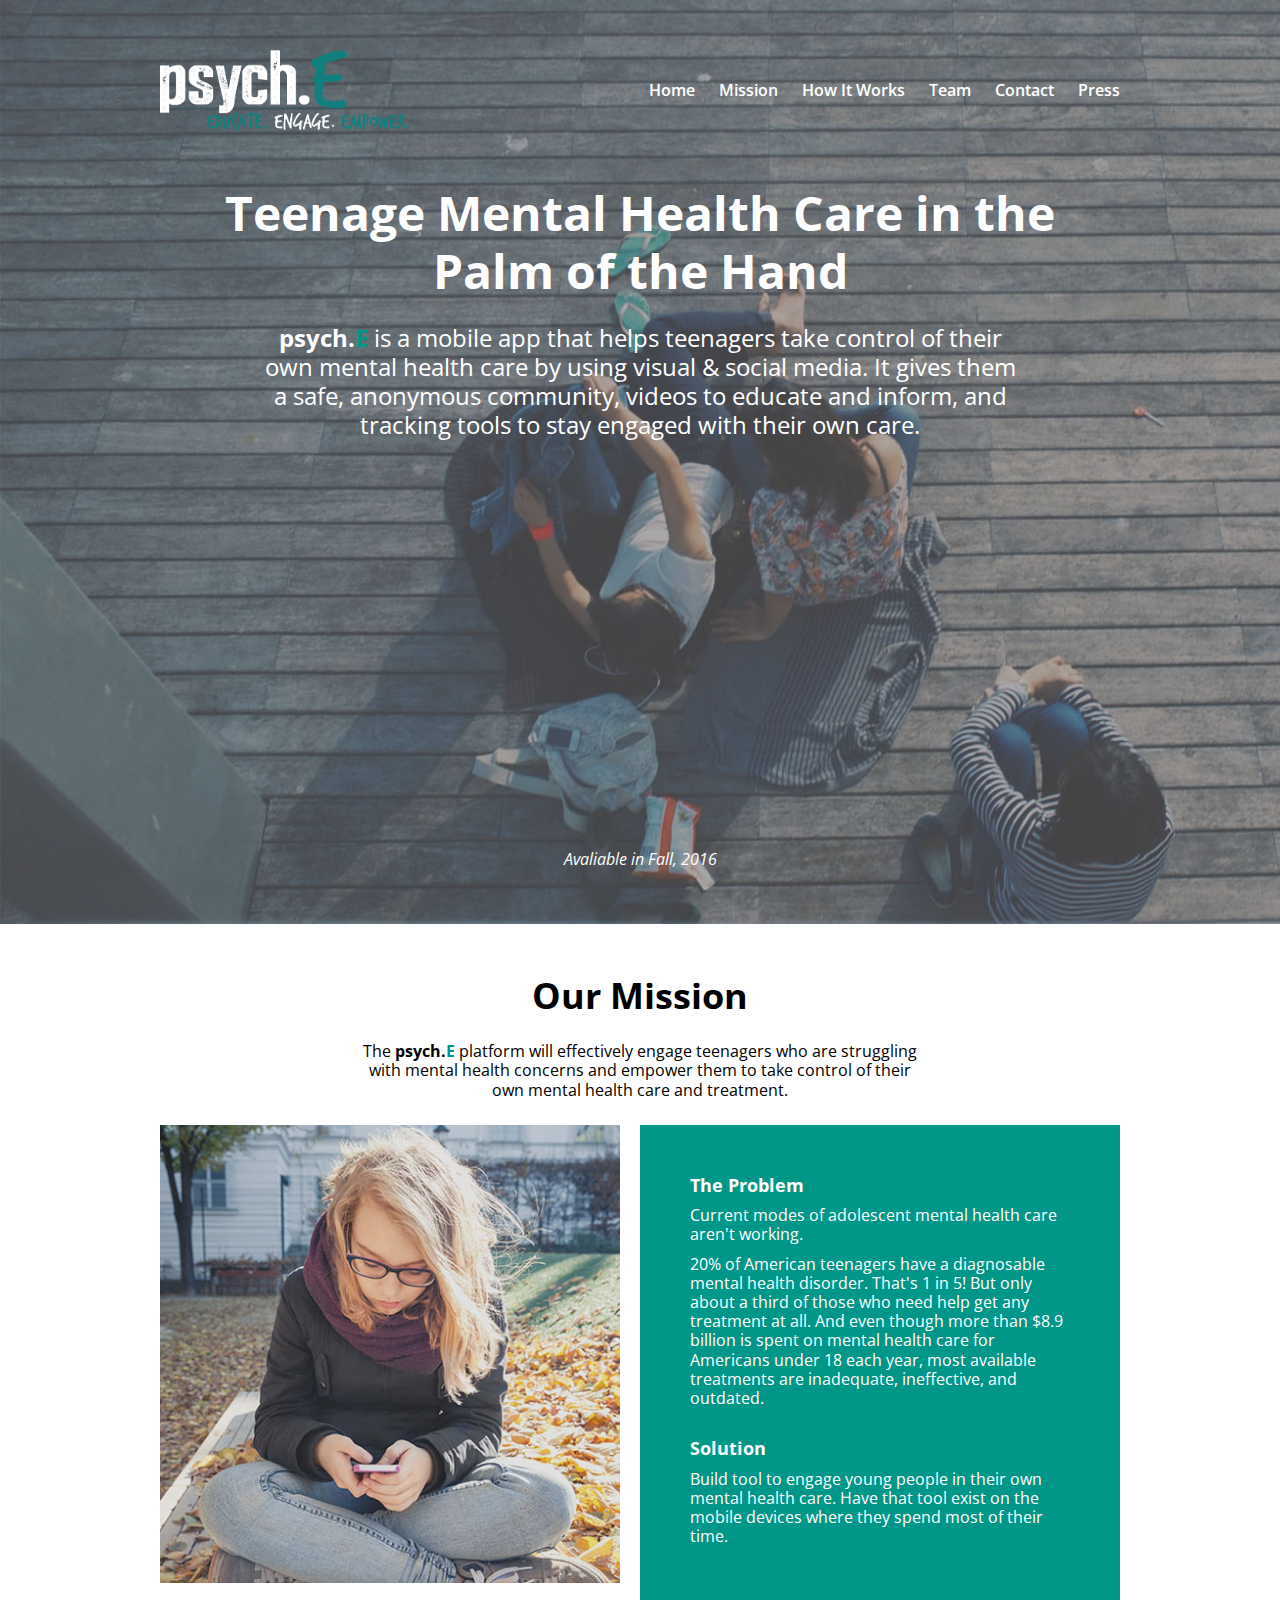
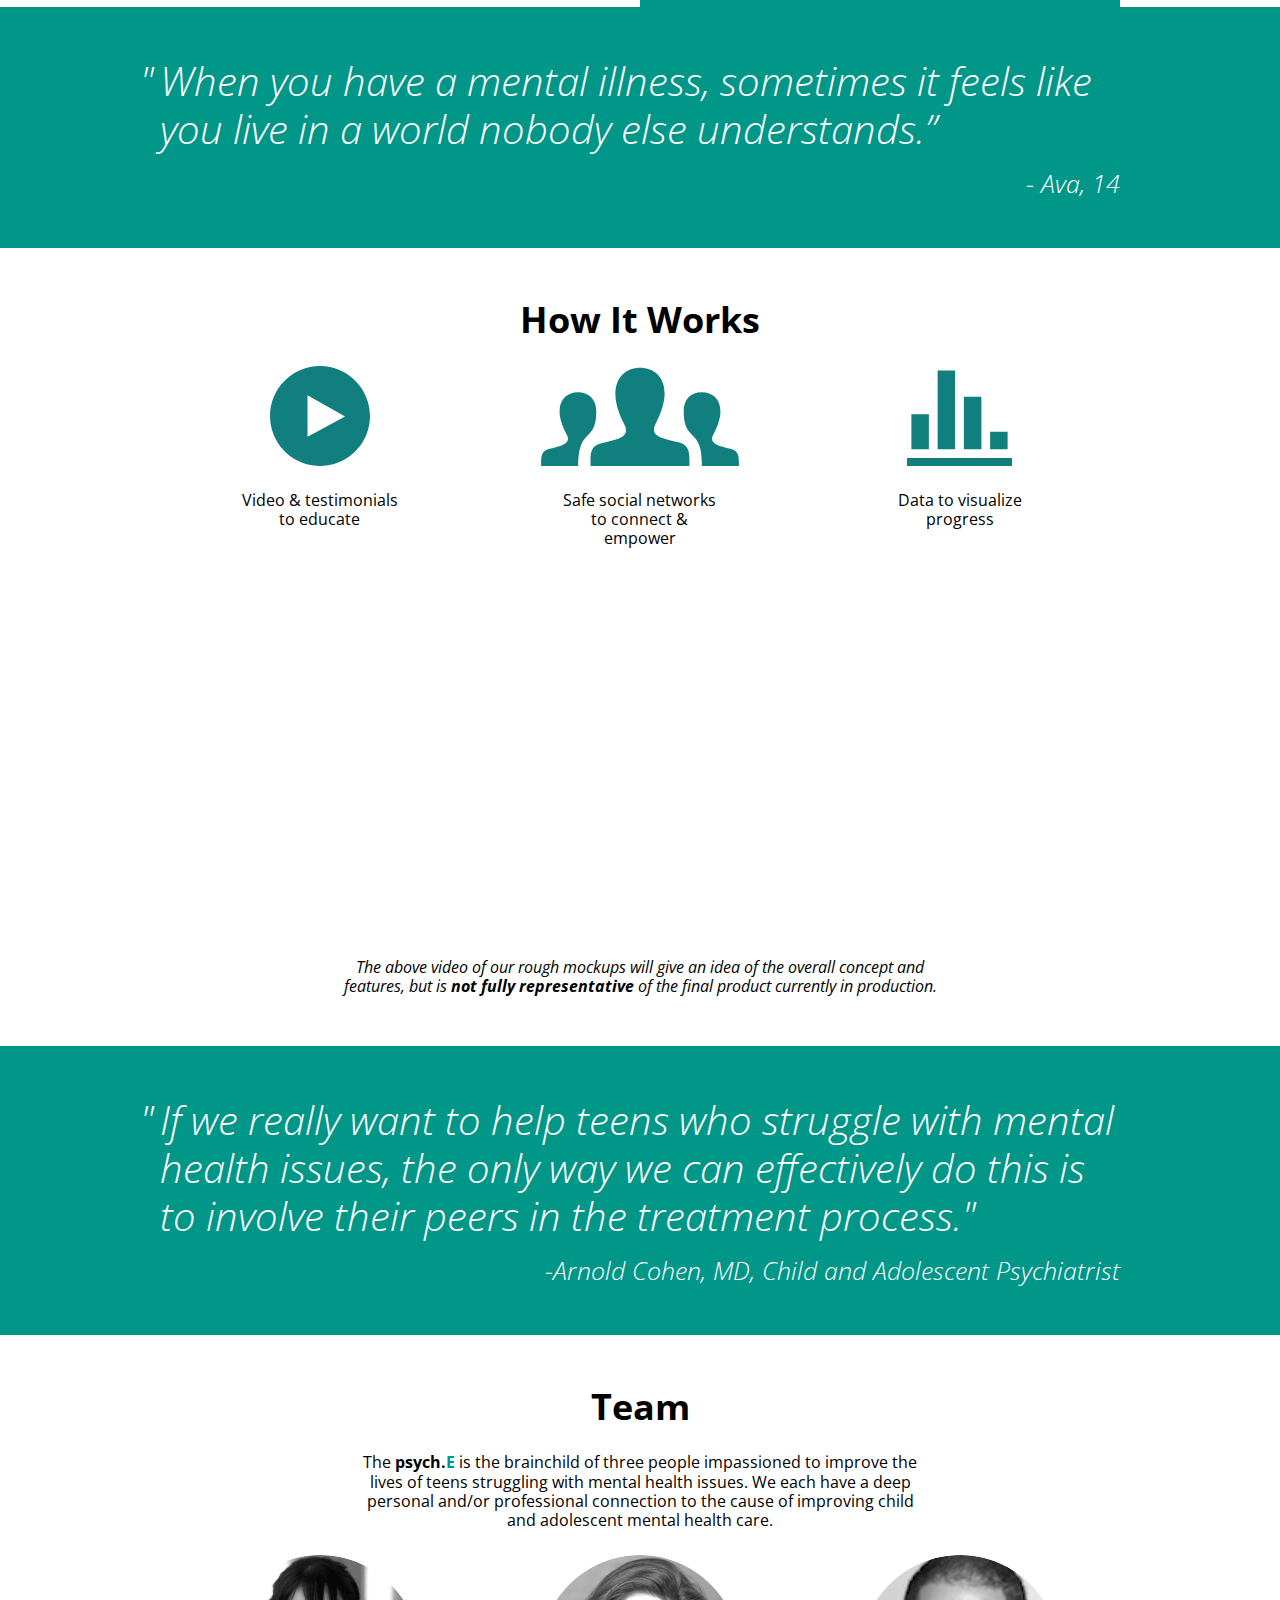
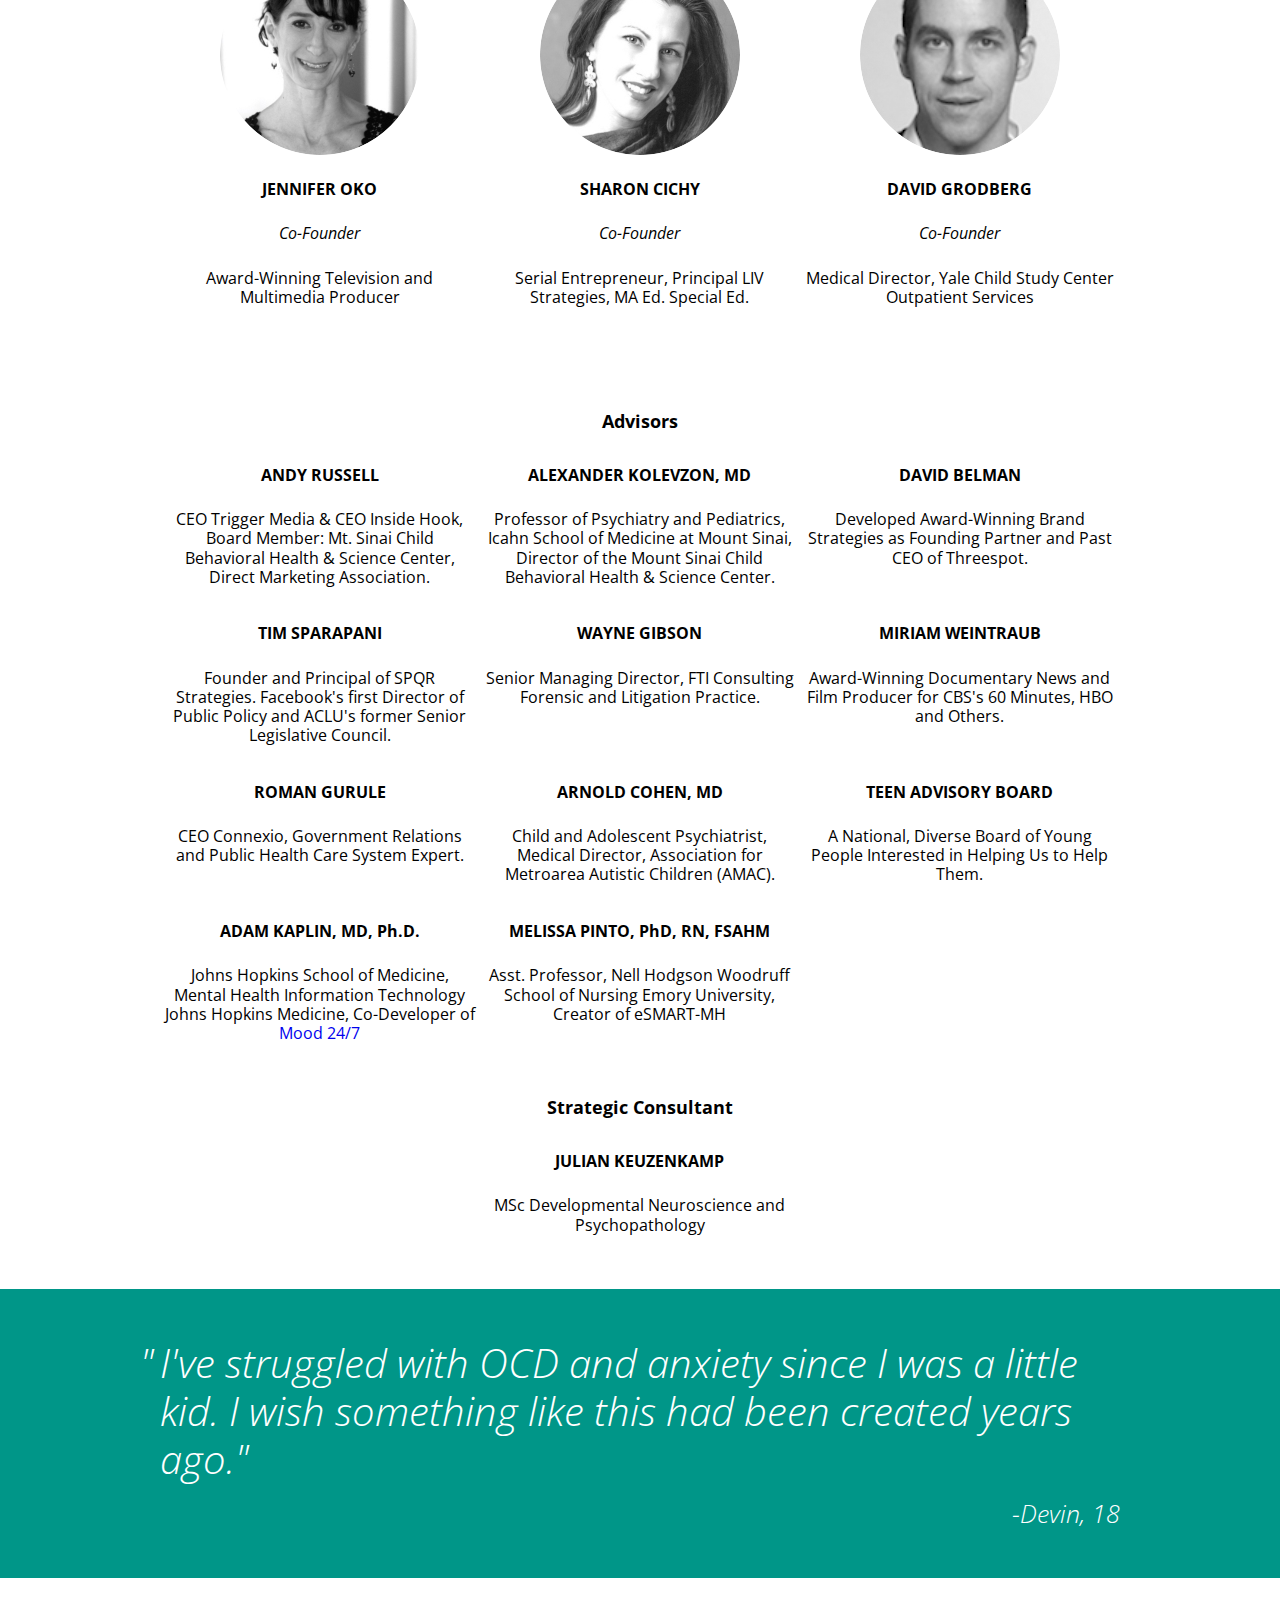
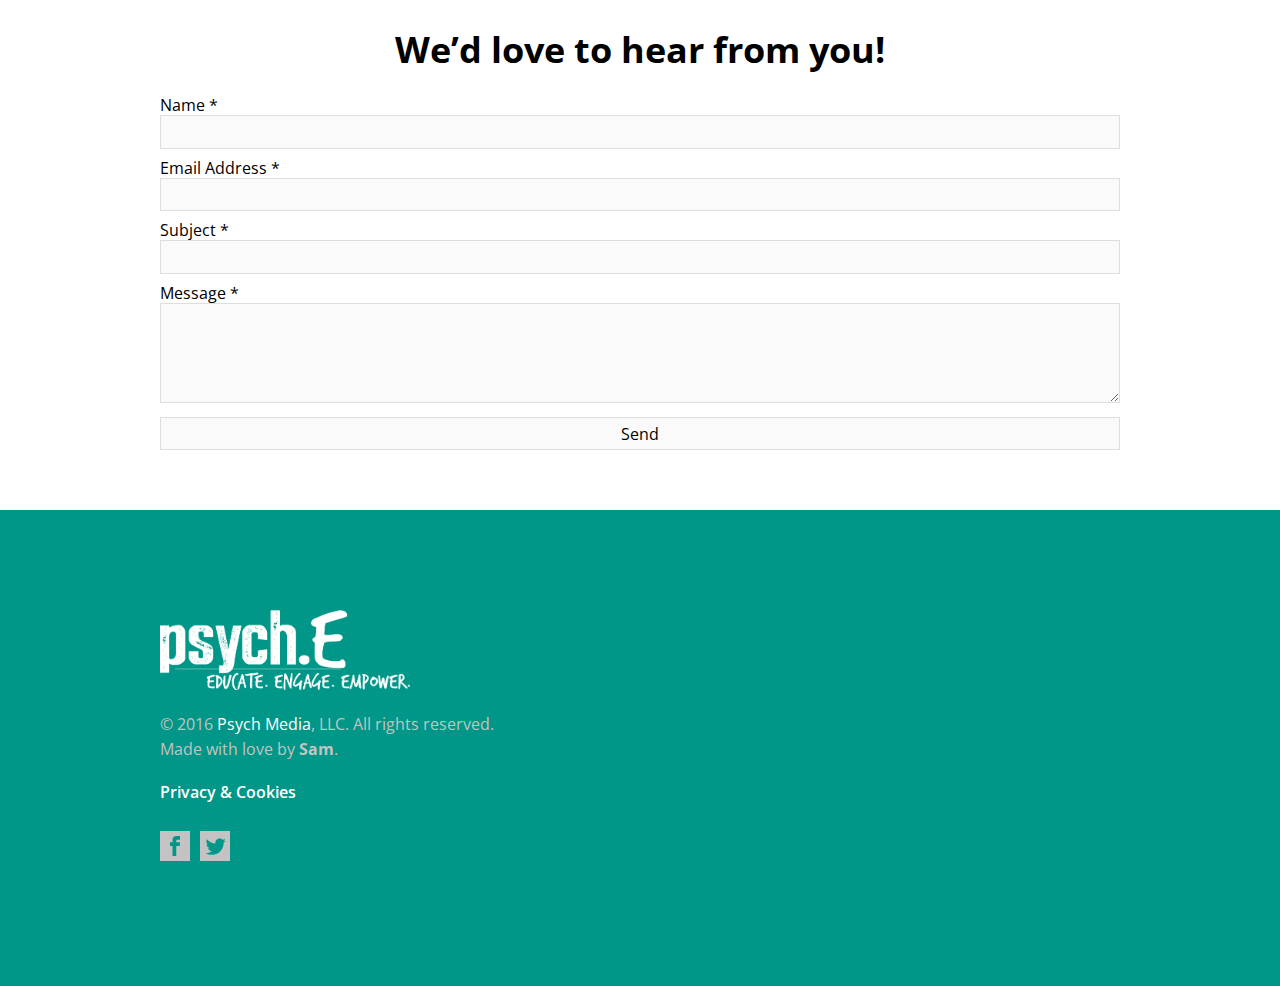
==== index.html @ c5b27bd6 "added phd class" ====
<!DOCTYPE html>
<html>
  <head>
	<meta charset="utf-8">
	<title>psych.E</title>
	<meta name="description" content="psych.E is a mobile app that helps teenagers take control of their own mental health care by using the visual & social media tools they live by.">
	<meta name="apple-mobile-web-app-capable" content="yes" />
	<meta name="viewport" content="width=device-width, initial-scale=1.0, maximum-scale=1.0, user-scalable=no" />
	<meta name="apple-mobile-web-app-status-bar-style" content="black" />
	<link rel="shortcut icon" href="favicon.ico" type="image/gif"/>
	<link rel="apple-touch-icon" href="touch-icon.png" />

	<link rel="stylesheet" type="text/css" href="css/main.css"/>
	<script src="js/smooth-scroll.js"></script>
  </head>
  <body>
  	<div id="fb-root"></div>
	<script>(function(d, s, id) {
	  var js, fjs = d.getElementsByTagName(s)[0];
	  if (d.getElementById(id)) return;
	  js = d.createElement(s); js.id = id;
	  js.src = "//connect.facebook.net/en_US/sdk.js#xfbml=1&version=v2.5";
	  fjs.parentNode.insertBefore(js, fjs);
	}(document, 'script', 'facebook-jssdk'));</script>
  	<div class="screen-1 main">
  		<div class="wrapper">
  			<div class="header">
  				<div class="row">
	  				<div class="col-3-12">
		  				<a href="index.html">
		  					<div class="logo">
		  					</div>
		  				</a>
		  			</div>
		  			<div class="col-9-12">
						<nav class="nav">
							<ul>
								<li class="current"><a data-scroll href="#home">Home</a></li>
								<li><a data-scroll href="#mission">Mission</a></li>
								<li><a data-scroll href="#how-it-works">How It Works</a></li>
								<li><a data-scroll href="#team">Team</a></li>
								<li><a data-scroll href="#contact">Contact</a></li>
								<li><a href="press.html">Press</a></li>
							</ul>
						</nav>
					</div>
				</div>
  			</div>
  			<div class="title">
  				<h1 id="home">Teenage Mental Health Care in the Palm of the Hand</h1>
			</div>
  			<div class="description"><span class="name-1">psych.<span class="name-2">E</span></span> is a mobile app that helps teenagers take control of their own mental health care by using visual & social media. 

It gives them a safe, anonymous community, videos to educate and inform, and tracking tools to stay engaged with their own care. </div>
  			<div class="video">
  				<iframe src="https://player.vimeo.com/video/153706410?color=009688" width="634" height="356" frameborder="0" webkitallowfullscreen mozallowfullscreen allowfullscreen></iframe>
  			</div>
  			<div class="contribute">
  				<div class="avaliable">Avaliable in Fall, 2016</div>
  				<!--a href="http://igg.me/at/CzZ2Y3ZQpVw/x/13304532" target="_blank" class="contribute-button">Contribute Now</a>
  				<div class="indiegogo"></div-->
  			</div>
  		</div>
  	</div>
  	<div class="screen-2 our-mission">
  		<div class="wrapper">
			<div class="title">
				<h2 id="mission">Our Mission</h2>
			</div>
			<div class="description">
				The <span class="name-1">psych.<span class="name-2">E</span></span> platform will effectively engage teenagers who are struggling with mental health concerns and empower them to take control of their own mental health care and treatment. 
			</div>
			<div class="row">
				<div class="col-6-12">
					<div class="girl-img"></div>
				</div>
				<div class="col-6-12 problem">
					<div class="text">
						<h3>The Problem</h3>
						<p>Current modes of adolescent mental health care aren't working.</p>
						<p>20% of American teenagers have a diagnosable mental health disorder. That's 1 in 5!  But only about a third of those who need help get any treatment at all. And even though more than $8.9 billion is spent on mental health care for Americans under 18 each year, most available treatments are inadequate, ineffective, and outdated.</p>
						<h3>Solution</h3>
						<p>Build tool to engage young people in their own mental health care. Have that tool exist on the mobile devices where they spend most of their time.</p>
					</div>
				</div>
			</div>
  		</div>
  	</div>
  	<div class="quote">
  		<div class="wrapper">
	  		<div class="text">When you have a mental illness, sometimes it feels like you live in a world nobody else understands.” 
			</div>
	  		<div class="author">- Ava, 14</div>
	  	</div>
  	</div>
  	<div class="screen-3 how-it-works">
  		<div class="wrapper">
  			<h2 id="how-it-works">How It Works</h2>
  			<div class="row">
  				<div class="col-4-12 full-mob">
  					<div class="pic play"></div>
  					<div class="text">Video & testimonials to educate</div>
  				</div>
  				<div class="col-4-12 full-mob">
  					<div class="pic social"></div>
  					<div class="text">Safe social networks to connect & empower</div>
  				</div>
  				<div class="col-4-12 full-mob">
  					<div class="pic data"></div>
  					<div class="text">Data to visualize progress</div>
  				</div>
  			</div>
  			<div class="video">
  				<iframe src="https://player.vimeo.com/video/141948654?color=009688" width="634" height="356" frameborder="0" webkitallowfullscreen mozallowfullscreen allowfullscreen></iframe>
  			</div>
  			<div class="undercaption">The above video of our rough mockups will give an idea of the overall concept and features, but is <b>not fully representative</b> of the final product currently in production.</div>
  		</div>
  	</div>
  	<div class="quote">
  		<div class="wrapper">
	  		<div class="text">If we really want to help teens who struggle with mental health issues, the only way we can effectively do this is to involve their peers in the treatment process." 
			</div>
	  		<div class="author">-Arnold Cohen, MD, Child and Adolescent Psychiatrist</div>
	  	</div>
  	</div>
  	<div class="screen-4 team">
  		<div class="wrapper">
  			<h2 id="team">Team</h2>
			<div class="description">
				The <span class="name-1">psych.<span class="name-2">E</span></span> is the brainchild of three people impassioned to improve the lives of teens struggling with mental health issues. We each have a deep personal and/or professional connection to the cause of improving child and adolescent mental health care.
			</div>
			<div class="row main-team">
				<div class="col-4-12 full-mob">
					<div class="avatar jen"></div>
					<div class="name">Jennifer Oko</div>
					<div class="post">Co-Founder</div>
					<div class="desc">Award-Winning Television and Multimedia Producer</div>
				</div>
				<div class="col-4-12 full-mob">
					<div class="avatar sharon"></div>
					<div class="name">Sharon Cichy</div>
					<div class="post">Co-Founder</div>
					<div class="desc">Serial Entrepreneur, Principal LIV Strategies, MA Ed. Special Ed.</div>
				</div>
				<div class="col-4-12 full-mob">
					<div class="avatar david"></div>
					<div class="name">David Grodberg</div>
					<div class="post">Co-Founder</div>
					<div class="desc">Medical Director, Yale Child Study Center Outpatient Services</div>
				</div>
				<!--div class="col-4-12 full-mob hide-full">
					<div class="avatar teen"></div>
					<div class="name">TEEN ADVISORY BOARD</div>
					<div class="desc">Young people from across the country. These people offer feedback and ideas.</div>
				</div>
				<div class="col-4-12 full-mob hide-full">
					Strategic Consultant: <b>Julian Keuzenkamp</b>, MSc Developmental Neuroscience and Psychopathology.
				</div-->
			</div>
			<div class="advsrs">
				<h3 class="">Advisors</h3>
				<div class="row">
					<div class="col-4-12">
						<div class="name">Andy Russell</div>
						<div class="desc">CEO Trigger Media & CEO Inside Hook, Board Member: Mt. Sinai Child Behavioral Health & Science Center, Direct Marketing Association.</div>
					</div>
					<div class="col-4-12">
						<div class="name">Alexander Kolevzon, MD</div>
						<div class="desc">Professor of Psychiatry and Pediatrics, Icahn School of Medicine at Mount Sinai, Director of the Mount Sinai Child Behavioral Health & Science Center.</div>
					</div>
					<div class="col-4-12">
						<div class="name">David Belman</div>
						<div class="desc">Developed Award-Winning Brand Strategies as Founding Partner and Past CEO of Threespot.</div>
					</div>
				</div>
				<div class="row">
					<div class="col-4-12">
						<div class="name">Tim Sparapani</div>
						<div class="desc">Founder and Principal of SPQR Strategies. Facebook's first Director of Public Policy and ACLU's former Senior Legislative Council.</div>
					</div>
					<div class="col-4-12">
						<div class="name">Wayne Gibson</div>
						<div class="desc">Senior Managing Director, FTI Consulting Forensic and Litigation Practice.</div>
					</div>
					<div class="col-4-12">
						<div class="name">Miriam Weintraub</div>
						<div class="desc">Award-Winning Documentary News and Film Producer for CBS's 60 Minutes, HBO and Others.</div>
					</div>
				</div>
				<div class="row">
					<div class="col-4-12">
						<div class="name">Roman Gurule</div>
						<div class="desc">CEO Connexio, Government Relations and Public Health Care System Expert.</div>
					</div>
					<div class="col-4-12">
						<div class="name">Arnold Cohen, MD</div>
						<div class="desc">Child and Adolescent Psychiatrist, Medical Director, Association for Metroarea Autistic Children (AMAC).</div>
					</div>
					<div class="col-4-12">
						<div class="name">Teen Advisory Board</div>
						<div class="desc">A National, Diverse Board of Young People Interested in Helping Us to Help Them.</div>
					</div>
				</div>
				<div class="row">
					<div class="col-4-12">
						<div class="name">Adam Kaplin, MD, <span class="phd">Ph.D.</span></div>
						<div class="desc">Johns Hopkins School of Medicine, Mental Health Information Technology Johns Hopkins Medicine, Co-Developer of <a href="https://www.mood247.com/">Mood 24/7</a></div>
					</div>
					<div class="col-4-12">
						<div class="name">Melissa Pinto, <span class="phd">PhD</span>, RN, FSAHM</div>
						<div class="desc">Asst. Professor, Nell Hodgson Woodruff School of Nursing Emory University, Creator of eSMART-MH</div>
					</div>
				</div>
				<div class="consult">
					<h3>Strategic Consultant</h3>
					<div class="row">
						<div class="col-4-12 offset"></div>
						<div class="col-4-12">
							<div class="name">Julian Keuzenkamp</div>
							<div class="desc">MSc Developmental Neuroscience and Psychopathology</div>
						</div>
						<div class="col-4-12 offset"></div>
					</div>
				</div>
			</div>
  		</div>
  	</div>
  	<div class="quote">
  		<div class="wrapper">
	  		<div class="text">I've struggled with OCD and anxiety since I was a little kid. I wish something like this had been created years ago."
			</div>
	  		<div class="author">-Devin, 18</div>
	  	</div>
  	</div>
  	<div class="screen-5 contact">
  		<div class="wrapper">
  			<h2 id="contact">We’d love to hear from you!</h2>
  			<form action="http://formspree.io/psych.e@psychmedia.net" method="POST">
  				Name *
  				<input type="text" name="name">
  				Email Address *
  			    <input type="text" name="_replyto">
  			    Subject *
  			    <input type="text" name="_subject">
  			    Message *
  			   	<textarea name="message"></textarea>
  			    <input type="submit" value="Send">
  			    <!--input type="hidden" name="_next" value="//site.io/thanks.html" /-->
  			</form>
  		</div>
  	</div>
  	<div class="footer">
  		<div class="wrapper">
  			<div class="logo"></div>
  			<div class="copyright">© 2016 <span>Psych Media</span>, LLC. All rights reserved.</div>
  			<div class="creator">Made with love by <a href="http://samsky.ru/" target="_blank">Sam</a>.</div>
  			<div class="modal">
	          <input id="modal" type="checkbox" name="modal" tabindex="1">
	          <label for="modal">Privacy & Cookies</label>
	          <div class="modal__overlay">
	            <div class="modal__box">
				  	<div class="cookies">
					  	<div class="wrapper">
					  		<div class="content">
					  			<h1>Psych Media, LLC</h1>
								<h2 id="privacy">Privacy Notice</h2>
								<p>
									Your privacy is very important to us. Please read this policy carefully. The policy describes how we use and protect any information that you give us by using this website. In case you have any concerns or questions you can always get in touch with us.
								</p>

								<p>
									Note: We change this notice from time to time to ensure that it is accurate and up to date. This particular notice was published on November 13th, 2015.
								</p>

								<h2>Information We Collect About You</h2>
								<h3>Information you give to us directly</h3>
								<p>
									We have a contact form on the website that you can use to get in touch with us. On that form we ask for your name, first name, and Email address. In addition, you provide us with any information you choose to include in the subject line and the message body. Please never include sensitive information (e.g credit card or personal health information) in the form.
								</p>
								<h3>Information that is collected automatically</h3>
								<div class="italic">Analytics Information</div>

								<p>
									We may directly collect analytics data or use third-party services to measure traffic to our site and usage trends on our site. These tools collect information that is shared by your desktop or mobile browser. We may, for instance, collect information on which pages you visit on our site, how long you spend on our site and whether you access it from a desktop or a mobile browser.
								</p>
								<p>
									We use analytics information in aggregate form so that no individual user can reasonably be identified. For instance, we may learn that 30% of our traffic comes from IP Addresses in the USA but we cannot see what the individual IP Addresses are and where exactly they are located.
								</p>

								<div id="cookies" class="italic">Cookies</div>

								<p>
									A cookie is a small string of text that asks permission to be placed on your computer's hard drive. Cookies allow web applications to respond to you as an individual. The web application can tailor its operations to your needs, likes and dislikes by gathering and remembering information about your preferences.
								</p>

								<p>
									Overall, cookies help us provide you with a better website, by enabling us to monitor which pages you find useful and which you do not. A cookie in no way gives us access to your computer or any information about you, other than the data you choose to share with us.
								</p>

								<p>
									Most web browsers automatically accept cookies, but you can change your browser settings to decline cookies if you prefer. The website will still work perfectly fine if you decide to decline cookies and we will never be the wiser.
								</p>
								
								<h2>What We Do With Your Information</h2>

								<p>
									We use your information exclusively for the purposes of correspondence with you and to improve our service and website. We do not sell, rent, or share your information to or with anyone outside Psych Media, LLC or any third party services. Here is what you can expect from us:
								</p>

								<ul>
									<li>If there are major news we might send out a promotional Email to share them with you.</li>
									<li>We might also reach out to you for research purposes about our service and product.</li>
								</ul>

								<h2>How We Protect Your Data</h2>

								<p>
									We take data security very seriously. To ensure that your data is safe with us from unauthorized access or disclosure we have suitable, industry-standard physical, electronic and procedural measures in place. We train our staff to make sure they know how to stay safe and how to handle your private information.
								</p>

								<h2>Controlling your Data</h2>

								<p>
									If you wish for us to delete the data that you have provided us with, please get in touch with us. We cannot delete data that we have obtained through analytics tools as we cannot identify your unique information within the dataset.
								</p>

								<p>
									You can also delete any information from our website stored in your browser by going to your browser’s privacy settings and delete all website information or search for our website and delete that information specifically.
								</p>

								<p>
									If you don’t want to receive Emails from us anymore let us know and we will take your address off the list. Unless you explicitly tell us to delete your data, we will keep your information on file in case we need to get in touch with you in the future.
								</p>

								<h2>Online Privacy Policy Only</h2>

								<p>
									This privacy policy applies only to our online activities and is valid for visitors to our website and regarding information shared and/or collected there. This policy does not apply to any information collected offline or via channels other than this website.
								</p>

								<h2>Consent</h2>

								<p>
									By using our website, you hereby consent to our privacy policy and agree to its terms.
								</p>
					  			<label for="modal">✖ Close</label>
					  		</div>
					  	</div>
					</div>	              
	            </div>
	          </div>
	        </div>
  			<div class="socials">
	  			<a href="https://www.facebook.com/psycheEapp/">
	  				<div class="facebook">
	  					<svg version="1.1" id="iconmonstr" xmlns="http://www.w3.org/2000/svg" xmlns:xlink="http://www.w3.org/1999/xlink" x="0px" y="0px"
	  						 width="24px" height="24px" viewBox="0 0 24 24" style="enable-background:new 0 0 24 24;" xml:space="preserve">
	  					<path id="facebook-2" d="M0,0v24h24V0H0z M16,7c0,0-1.4,0-1.9,0C13.5,7,13,7.3,13,7.9C13,8.4,13,9,13,9h3l-0.2,3H13v8h-3v-8H8V9h2
	  						c0,0,0-0.2,0-1.9c0-2,1.1-3.1,3.5-3.1C13.9,4,16,4,16,4V7z"/>
	  					</svg>
	  				</div>
	  			</a>
	  			<a href="https://twitter.com/psych_media">
	  				<div class="twitter">
						<svg version="1.1" id="iconmonstr" xmlns="http://www.w3.org/2000/svg" xmlns:xlink="http://www.w3.org/1999/xlink" x="0px" y="0px"
							 width="24px" height="24px" viewBox="0 0 24 24" style="enable-background:new 0 0 24 24;" xml:space="preserve">
						<path id="twitter-2" class="st0" d="M0,0v24h24V0H0z M18.9,9.2c0.2,4.6-3.2,9.8-9.3,9.8c-1.9,0-3.6-0.5-5-1.5
							c1.7,0.2,3.5-0.3,4.9-1.4c-1.4,0-2.6-1-3.1-2.3c0.5,0.1,1,0.1,1.5-0.1c-1.6-0.3-2.7-1.7-2.6-3.3C5.6,10.8,6.1,11,6.6,11
							c-1.5-1-1.9-2.9-1-4.4c1.6,2,4,3.3,6.8,3.4c-0.5-2.1,1.1-4,3.2-4c0.9,0,1.8,0.4,2.4,1c0.7-0.1,1.5-0.4,2.1-0.8
							c-0.2,0.8-0.8,1.4-1.4,1.8c0.7-0.1,1.3-0.3,1.9-0.5C20.1,8.2,19.5,8.8,18.9,9.2z"/>
						</svg>
	  				</div>
	  			</a>
	  		</div>
  			<div class="fb-like" data-href="https://www.facebook.com/psycheEapp/" data-layout="button_count" data-action="like" data-show-faces="false" data-share="false" data-colorscheme="dark"></div>
  		</div>
  	</div>
  </body>
  <script>
      smoothScroll.init();
  </script>
</html>
---- css/main.css ----
@import url(https://fonts.googleapis.com/css?family=Open+Sans:600,700,400italic,400,300italic,600italic);html,body,div,span,applet,object,iframe,h1,h2,h3,h4,h5,h6,p,blockquote,pre,a,abbr,acronym,address,big,cite,code,del,dfn,em,img,ins,kbd,q,s,samp,small,strike,strong,sub,sup,tt,var,b,u,i,center,dl,dt,dd,ol,ul,li,fieldset,form,label,legend,table,caption,tbody,tfoot,thead,tr,th,td,article,aside,canvas,details,embed,figure,figcaption,footer,header,hgroup,menu,nav,output,ruby,section,summary,time,mark,audio,video,svg{margin:0;padding:0;border:0;font:inherit;font-family:'Open Sans', sans-serif;box-sizing:border-box;position:relative;-webkit-tap-highlight-color:transparent}article,aside,details,figcaption,figure,footer,header,hgroup,menu,nav,section{display:block}ol,ul{list-style:none}blockquote,q{quotes:none}blockquote:before,blockquote:after,q:before,q:after{content:'';content:none}table{border-spacing:0}input,button{outline:none}*{box-sizing:border-box}input,textarea{font-family:"Open Sans", sans-serif}.col-1-12,.col-2-12,.col-3-12,.col-4-12,.col-5-12,.col-6-12,.col-7-12,.col-8-12,.col-9-12,.col-10-12,.col-11-12,.col-full{float:left;height:inherit}.col-1-12{width:8.33333%}.col-2-12{width:16.66667%}.col-3-12{width:25%}.col-4-12{width:33.33333%}.col-5-12{width:41.66667%}.col-6-12{width:50%}.col-7-12{width:58.33333%}.col-8-12{width:66.66667%}.col-9-12{width:75%}.col-10-12{width:83.33333%}.col-11-12{width:91.66667%}.col-full{width:100%}.offset-1-12{margin-left:8.33333%}.offset-2-12{margin-left:16.66667%}.offset-3-12{margin-left:25%}.offset-4-12{margin-left:33.33333%}.offset-5-12{margin-left:41.66667%}.offset-6-12{margin-left:50%}.offset-7-12{margin-left:58.33333%}.offset-8-12{margin-left:66.66667%}.offset-9-12{margin-left:75%}.offset-10-12{margin-left:83.33333%}.offset-11-12{margin-left:91.66667%}.row{width:100%;display:inline-block}html,body{height:100%;width:100%;line-height:1.2;font-family:'Open Sans', sans-serif}a{text-decoration:none}a:hover{border-bottom:2px solid #fff}b{font-weight:700}h1{font-size:48px;font-weight:700}@media only screen and (max-width: 980px){h1{font-size:36px}}h2{font-size:36px;font-weight:700;text-align:center}h3{font-size:18px;font-weight:700}.wrapper{max-width:960px;min-width:960px;margin:0 auto}@media only screen and (max-width: 980px){.wrapper{max-width:100%;min-width:100%;padding-left:20px;padding-right:20px}}@media only screen and (max-width: 980px){.full-mob{width:100%}}.hide-full{display:none}@media only screen and (max-width: 980px){.hide-full{display:block}}@media only screen and (max-width: 980px){.hide-mob{display:none}}.main-press{height:auto;width:100%;background-size:cover}.main-press .nav a{color:black}.main-press .nav a:hover{border-bottom:2px solid black}.main{height:auto;width:100%;background-image:url(../images/mainbg.jpg);background-size:cover;color:#fff}.main .description{font-size:24px;text-align:center;width:80%;margin:0 auto;margin-bottom:25px}@media only screen and (max-width: 980px){.main .description{width:100%}}.main .video{margin-bottom:25px}@media only screen and (max-width: 980px){.main .video{width:100%}.main .video iframe{width:100%}}.main .contribute{padding-bottom:50px}.main .avaliable{text-align:center;font-style:italic;margin-bottom:5px}.main .contribute-button{display:block;height:40px;width:33%;text-align:center;margin:0 auto;text-transform:uppercase;color:#fff;background-color:#eb1478;line-height:40px;font-weight:700;border:none;margin-bottom:10px}.main .contribute-button:hover{background-color:#fa1681}@media only screen and (max-width: 980px){.main .contribute-button{min-width:280px}}.main .indiegogo{background-image:url(../images/indiegogo.png);background-size:95px 15px;width:95px;height:15px;margin:0 auto}.video{width:634px;margin:0 auto}@media only screen and (max-width: 980px){.video{width:100%}.video iframe{width:100%}}.name-1{font-weight:700}.name-1 .name-2{color:#009688}.header{padding-top:50px;margin-bottom:50px}@media only screen and (max-width: 980px){.header .col-3-12{width:calc(100% - 153px)}.header .col-9-12{width:153px}}nav{line-height:80px;text-align:right;font-weight:600}nav ul li{display:inline;margin-left:20px}nav ul li a{color:#fff}@media only screen and (max-width: 980px){.nav{position:relative;width:153px;height:25px;line-height:100%;margin-top:24px}.nav ul{width:153px;padding:5px 0;position:absolute;top:0;left:0;margin-top:-8px;background:#009688;z-index:20}.nav li{display:none;margin:0}.nav .current{display:block}.nav a{color:#fff !important;display:block;padding:5px 5px 5px 5px;text-align:center}.nav a:hover{border-bottom:2px solid #fff !important}.nav ul:hover{background-image:none}.nav ul:hover li{display:block;margin:0 0 5px}.nav.right ul{left:auto;right:0}.nav.center ul{left:50%;margin-left:-90px}}@media only screen and (max-width: 450px){.nav ul{margin-left:0}}.logo{width:250px;height:80px;background-image:url(../images/logo.png);background-size:100%}@media only screen and (max-width: 450px){.logo{width:125px;height:40px;margin-top:14px}}.logo.logo-black{background-image:url(../images/logo-black.png)}.title{text-align:center;margin-bottom:25px}.our-mission{height:auto;width:100%;margin-top:50px}.our-mission .description{width:60%;text-align:center;margin:0 auto;margin-bottom:25px}@media only screen and (max-width: 980px){.our-mission .description{width:100%}}.our-mission .girl-img{width:calc(100% - 20px);height:458px;background-image:url(../images/girl.jpg);background-size:100%}@media only screen and (max-width: 980px){.our-mission .girl-img{display:none}}@media only screen and (max-width: 980px){.our-mission .problem{width:100%}}.our-mission .text{background-color:#009688;margin-bottom:-4px;padding:50px;color:#fff}.our-mission .text h3{margin-bottom:10px}.our-mission .text h3:last-of-type{margin-top:30px}.our-mission .text p{margin-top:10px;margin-bottom:10px}@media only screen and (max-width: 980px){.our-mission .text{width:90%;margin:0 auto;padding:35px;margin-bottom:-4px}}.quote{width:100%;background-color:#009688;color:#fff;font-size:40px;font-weight:300;font-style:italic;padding-top:50px;padding-bottom:50px}.quote .text:before{content:'"';display:block;position:absolute;left:-20px}.quote .author{text-align:right;font-size:25px;margin-top:15px}@media only screen and (max-width: 980px){.quote{font-size:30px}.quote .author{font-size:18px}}.how-it-works{margin-top:50px}.how-it-works h2{margin-bottom:25px}.how-it-works .undercaption{font-style:italic;text-align:center;width:65%;margin:0 auto;margin-top:20px;margin-bottom:50px}@media only screen and (max-width: 980px){.how-it-works .undercaption{width:100%}}.how-it-works .pic{width:100px;height:100px;background-size:100%;margin:0 auto}.how-it-works .pic.play{background-image:url(../images/pic1.svg)}.how-it-works .pic.social{background-image:url(../images/pic2.svg);width:198px}.how-it-works .pic.data{background-image:url(../images/pic3.svg);width:105px}.how-it-works .text{width:50%;text-align:center;margin:0 auto;margin-top:25px;margin-bottom:25px}.team{margin-top:50px;margin-bottom:50px;text-align:center}.team .full-mob{margin-bottom:50px}.team .description{width:60%;text-align:center;margin:0 auto;margin-top:25px;margin-bottom:25px}@media only screen and (max-width: 980px){.team .description{width:100%}}.team .row.main-team{margin-bottom:50px}@media only screen and (max-width: 980px){.team .row.main-team{margin-bottom:0}}.team .row.main-team .name{margin-top:25px}.team .avatar{display:block;width:200px;height:200px;background-size:100%;margin:0 auto}.team .avatar.jen{background-image:url(../images/jennifer.png)}.team .avatar.sharon{background-image:url(../images/sharon.png)}.team .avatar.david{background-image:url(../images/david.png)}.team .avatar.teen{background-image:url(../images/teen.png)}.team .name{text-transform:uppercase;font-weight:700;margin-top:33.33333px;margin-bottom:25px}.team .post{font-style:italic;margin-bottom:25px}.team .col-4-12{padding-left:5px;padding-right:5px}.team .col-4-12.offset{height:1px}.team .consult{margin-top:50px}.contact{margin-top:50px;margin-bottom:50px}.contact h2{margin-bottom:25px}.contact input{width:100%;height:33.33333px;margin-bottom:10px;padding-left:10px;padding-right:10px;border:1px solid #dedede;background-color:#fafafa;-webkit-transition:background-color 0.5s ease;transition:background-color 0.5s ease}.contact input:focus{background-color:#fff;-webkit-transition:background-color 0.5s ease;transition:background-color 0.5s ease}.contact input[type=submit]{font-size:16px}.contact textarea{max-width:100%;width:100%;padding:10px;height:100px;border:1px solid #dedede;background-color:#fafafa;margin-bottom:10px;-webkit-transition:background-color 0.5s ease;transition:background-color 0.5s ease}.contact textarea:focus{-webkit-transition:background-color 0.5s ease;transition:background-color 0.5s ease;background-color:#fff}.footer{color:#fff;background-color:#009688;padding-top:100px;padding-bottom:100px}.footer .logo{width:250px;height:80px;background-image:url(../images/logo-white.png);background-size:100%}.footer .copyright{margin-top:25px;color:#c3c3c3}.footer .copyright span{color:#fff}.footer .creator{margin-top:5px;color:#c3c3c3}.footer .creator a{font-weight:700;color:inherit}.footer .creator a:hover{color:#fff}.footer nav{margin-top:25px;line-height:1;text-align:left}.footer nav ul li{margin-left:0;margin-right:20px}.footer .socials{height:55px}.footer .facebook{margin-top:25px;width:30px;height:30px;float:left}.footer .facebook svg{height:100%;width:100%;fill:#c3c3c3;-webkit-transition:fill .33s ease;transition:fill .33s ease}.footer .facebook svg:hover{fill:#fff;-webkit-transition:all .33s ease;transition:all .33s ease}.footer .twitter{margin-top:25px;width:30px;height:30px;float:left;margin-left:10px}.footer .twitter svg{height:100%;width:100%;fill:#c3c3c3;-webkit-transition:fill .33s ease;transition:fill .33s ease}.footer .twitter svg:hover{fill:#fff;-webkit-transition:all .33s ease;transition:all .33s ease}.cookies{color:#000;margin-bottom:100px;margin-top:50px}.cookies .logo{background-image:url(../images/logo-black.png)}.cookies h2{text-align:left;margin-top:56px}.cookies h3{margin-top:30px;color:rgba(0,0,0,0.44);font-size:28px}.cookies .italic{font-style:italic;margin-top:29px}.cookies .content{width:700px;margin:0 auto;font-size:21px;font-family:Georgia, Cambria,"Times New Roman",Times,serif}.cookies .content p{font-family:inherit;line-height:1.58;letter-spacing:-0.003em;margin-top:29px}.cookies .content ul{font-family:inherit;list-style:disc inside none}.cookies .content ul li{font-family:inherit;line-height:1.58;letter-spacing:-0.003em}.cookies nav ul li a{color:#000}.cookies nav ul li a:hover{border-bottom:2px solid #000}.fb-like{margin-top:25px}.modal{display:block;width:100%}.modal>label{cursor:pointer;display:inline-block;margin-top:25px;line-height:1;font-weight:600;padding-bottom:3px;height:22px;z-index:998}.modal>label:hover{border-bottom:2px solid white}.modal input{display:none;position:absolute;right:100px;top:30px;z-index:-10}.modal__overlay{background:white;bottom:0;left:0;position:fixed;right:0;top:0;z-index:-800}.modal__box{padding:1em .75em;position:relative;margin:1em auto}@media (min-width: 50em){.modal__box{padding:1.75em}}.modal__box label{color:black;cursor:pointer;display:inline-block;position:relative;height:2em;width:5em;margin-top:25px}.modal__overlay{opacity:0;visibility:hidden;overflow:hidden;-webkit-transform:scale(0.5);-ms-transform:scale(0.5);transform:scale(1.7);-webkit-transition:all 0.5s cubic-bezier(0.19, 1, 0.22, 1);transition:all 0.5s cubic-bezier(0.19, 1, 0.22, 1)}input:checked ~ .modal__overlay{opacity:1;visibility:visible;-webkit-transform:scale(1);-ms-transform:scale(1);transform:scale(1);-webkit-transition:all 0.5s cubic-bezier(0.19, 1, 0.22, 1);transition:all 0.5s cubic-bezier(0.19, 1, 0.22, 1);z-index:3500;overflow-y:scroll}input:focus+label{-webkit-transform:scale(0.97);-ms-transform:scale(0.97);transform:scale(0.97)}@media only screen and (max-width: 980px){.advsrs .col-4-12{width:100%}}.press-logos{margin-top:100px;margin-bottom:50px}.press-logos img{width:80%;display:block;margin:0 auto}@media only screen and (max-width: 450px){.press-logos .col-3-12{padding-bottom:20px;width:50% !important}}.phd{text-transform:none}

/*# sourceMappingURL=main.css.map */
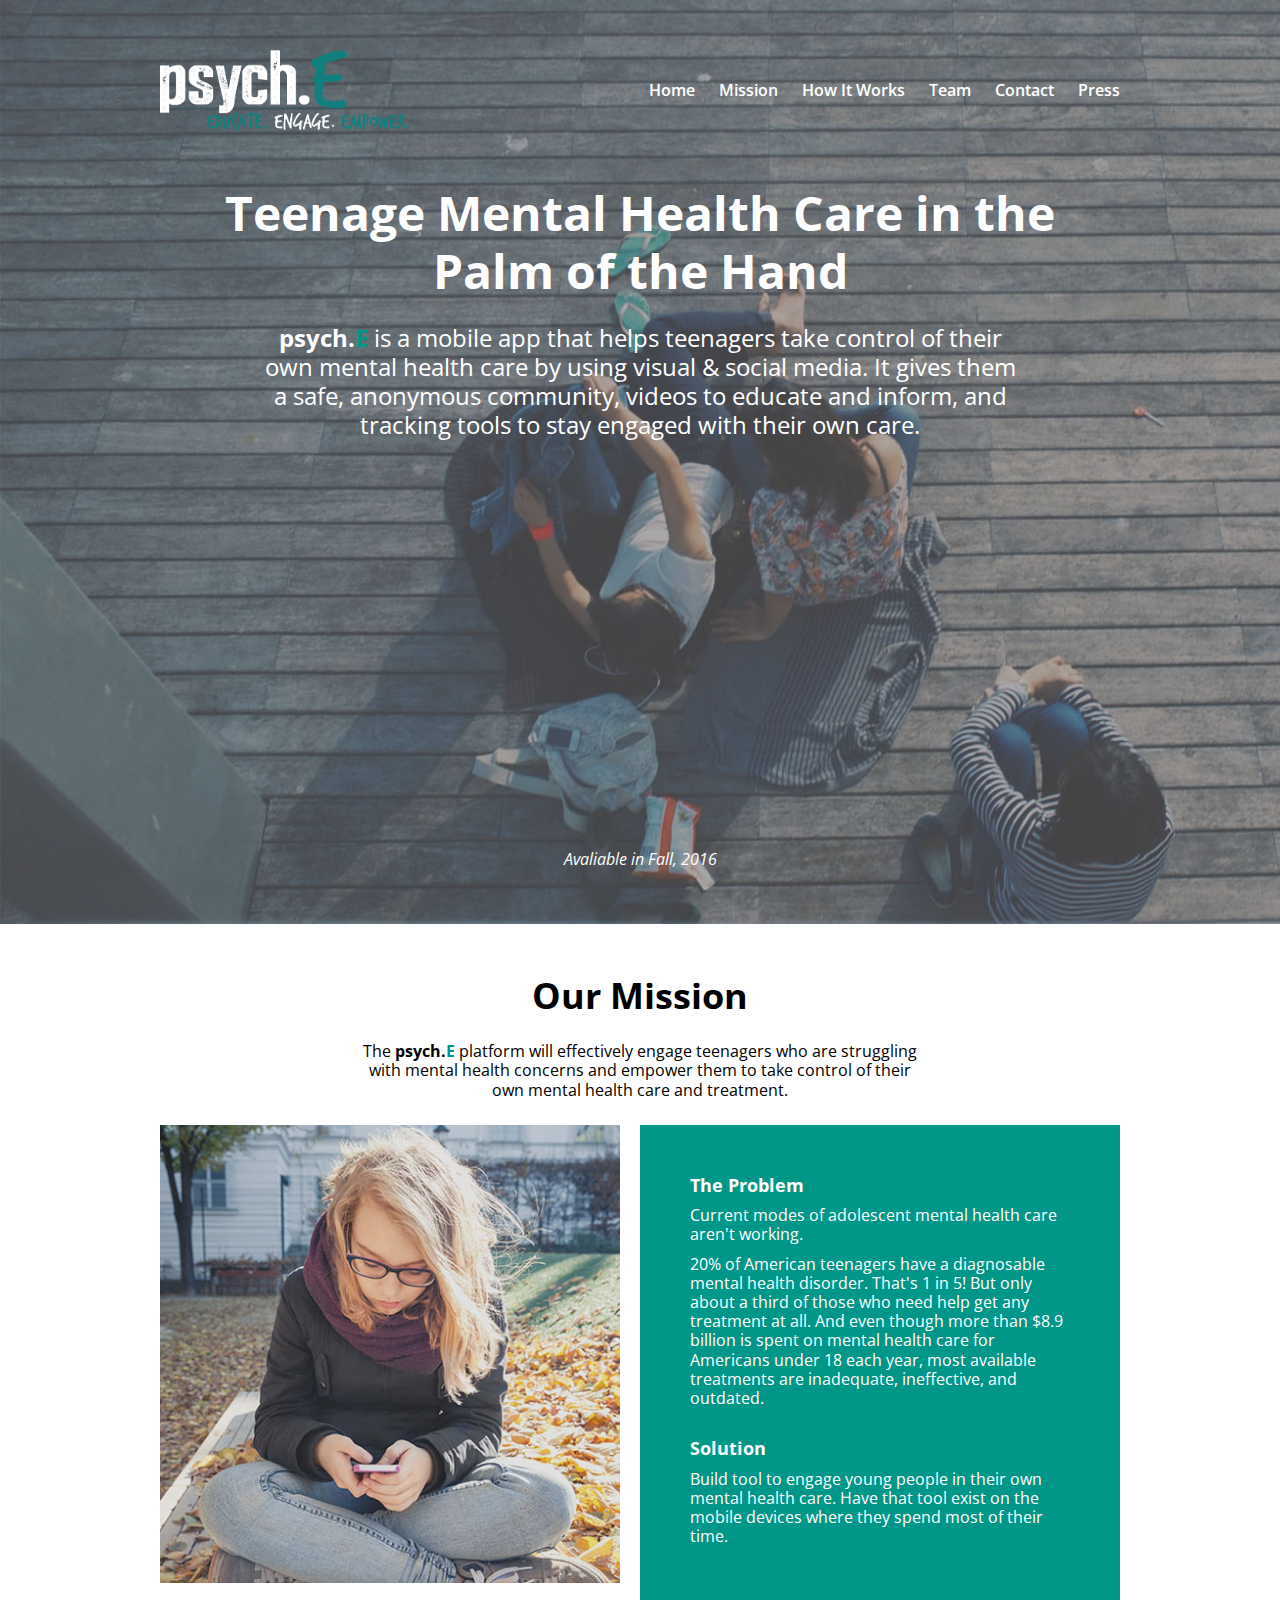
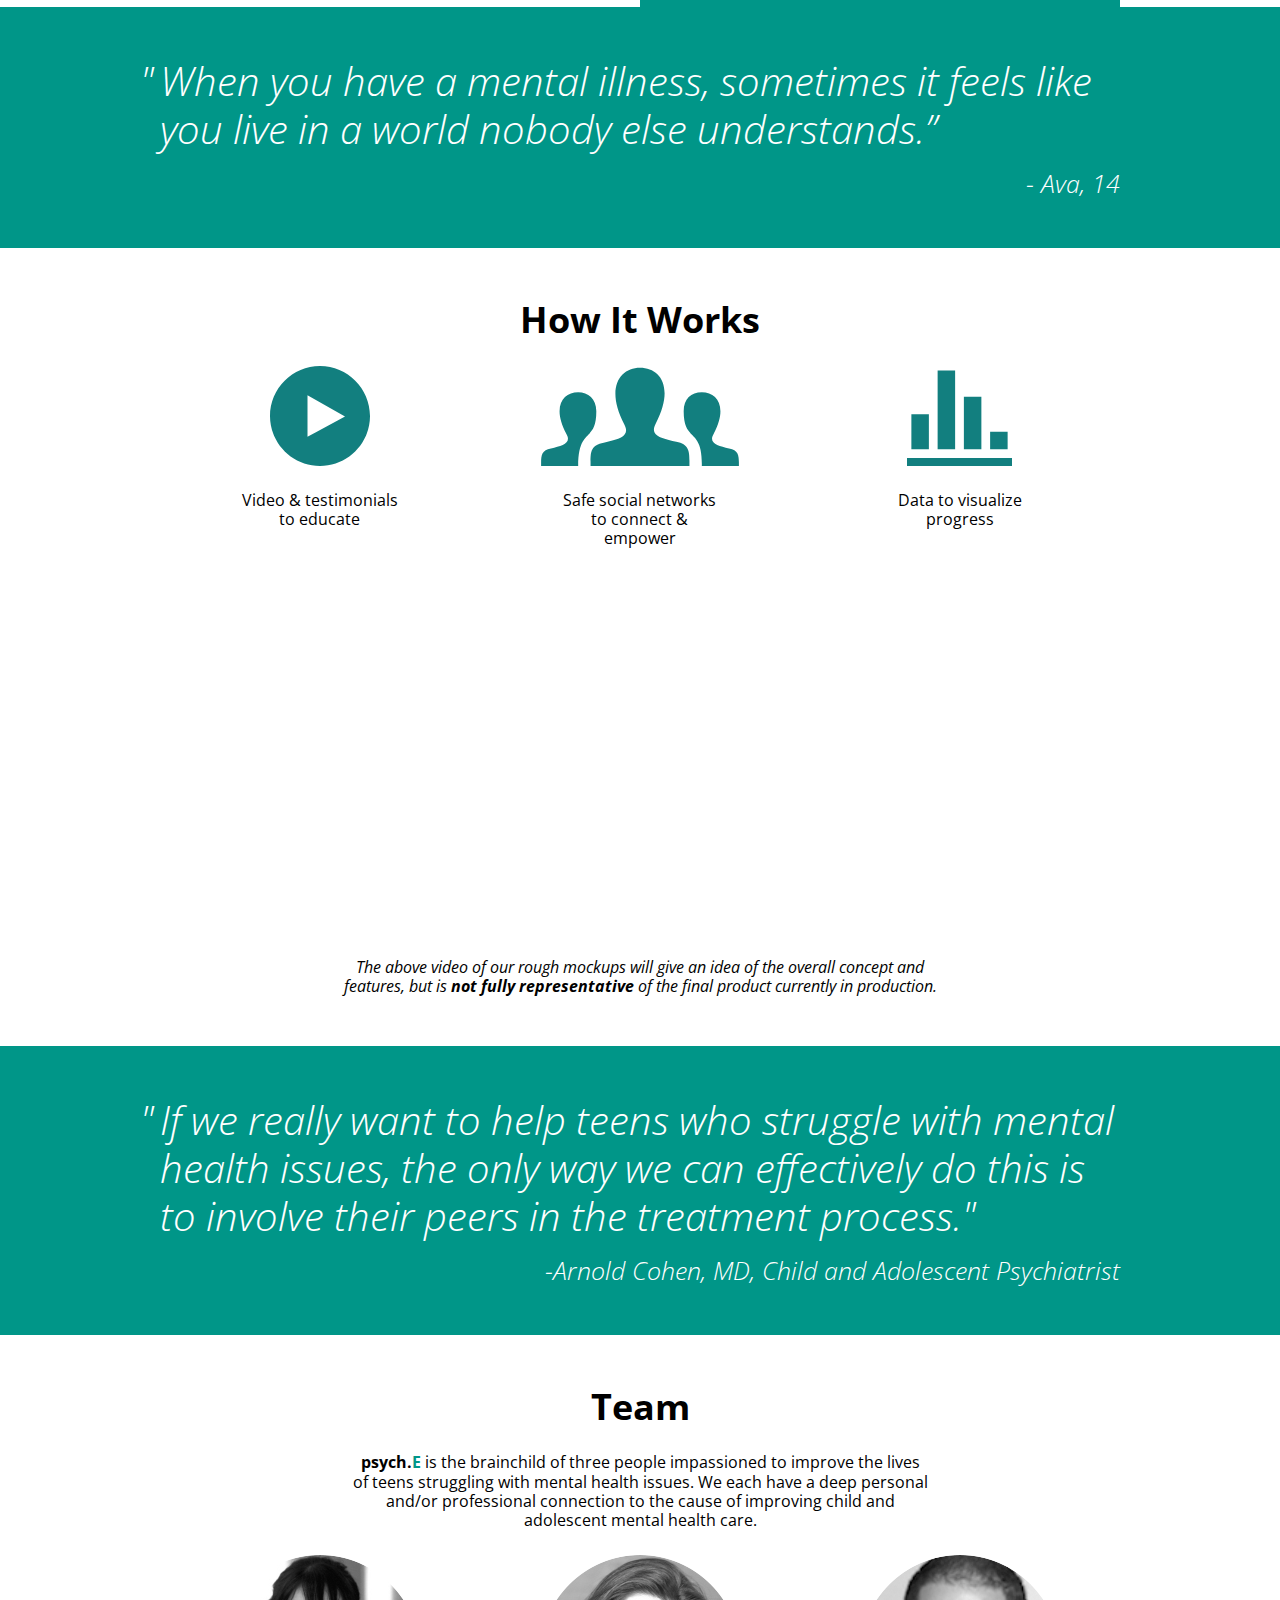
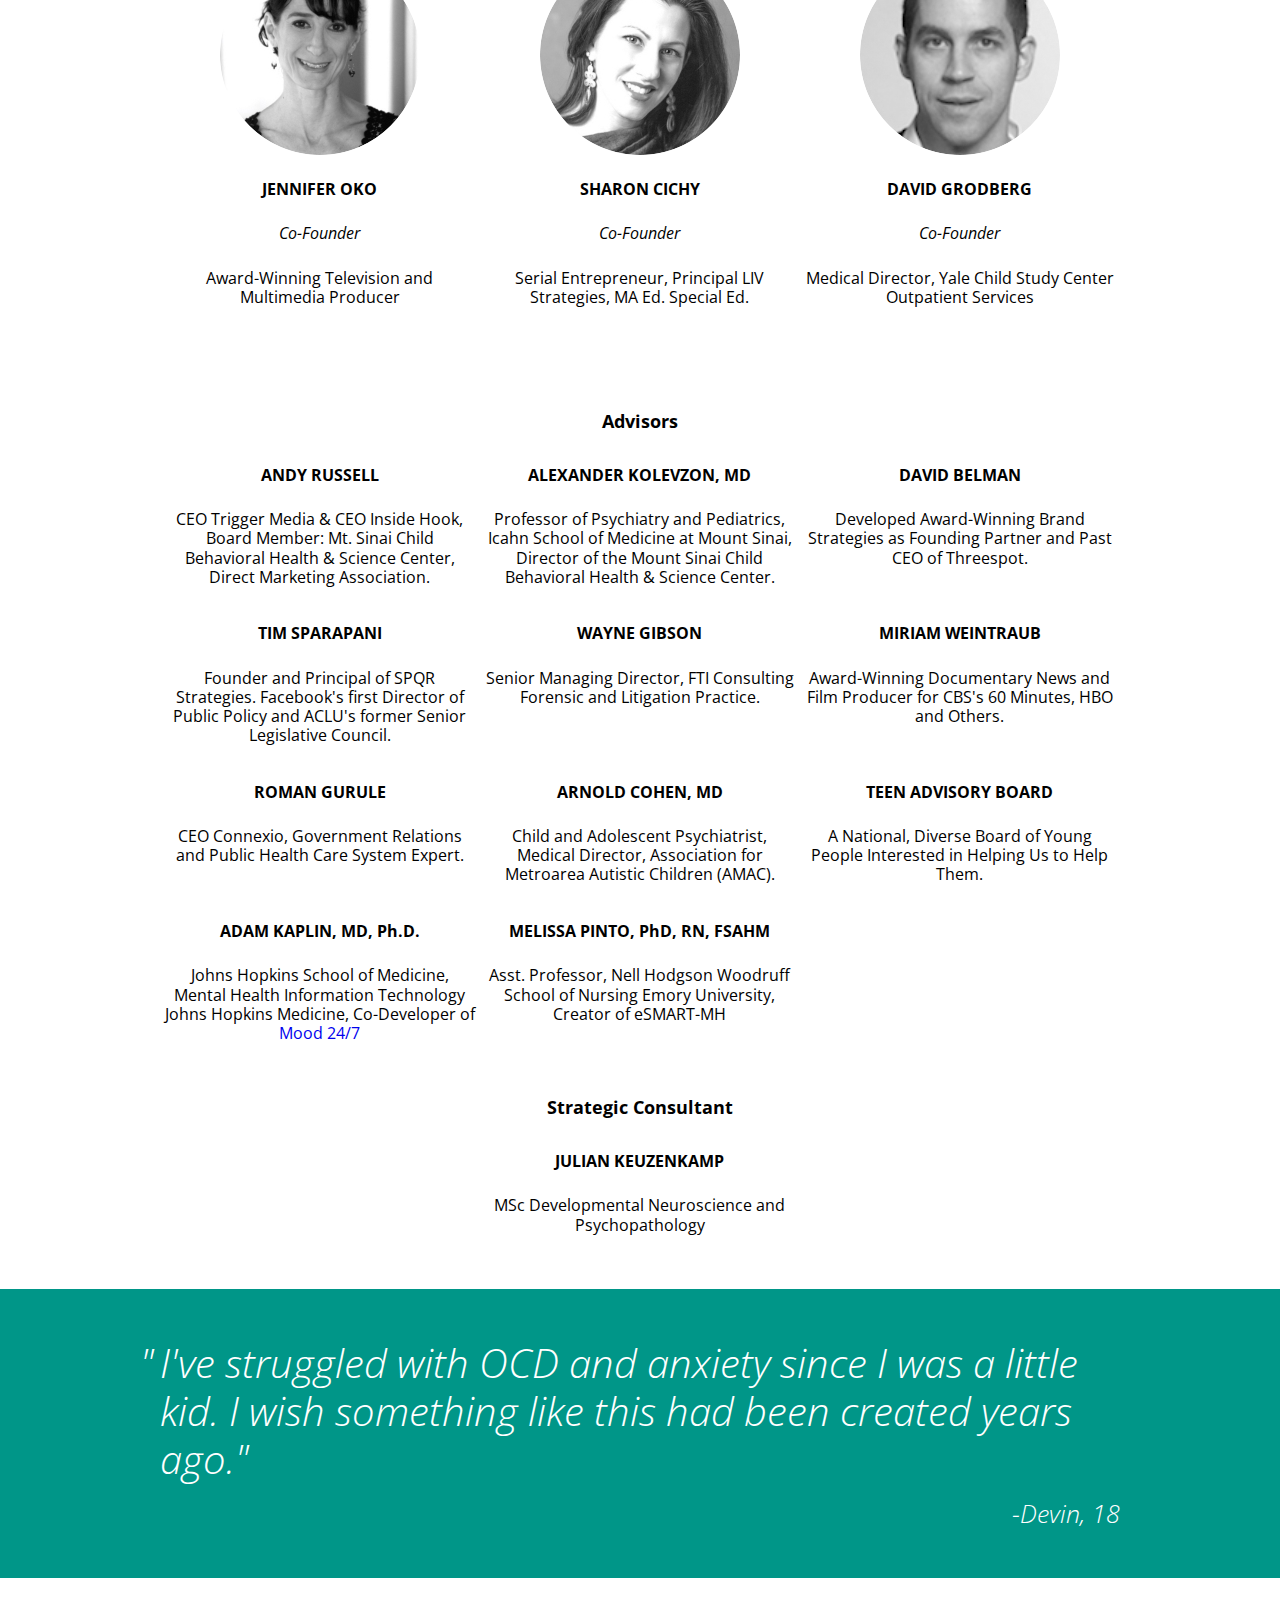
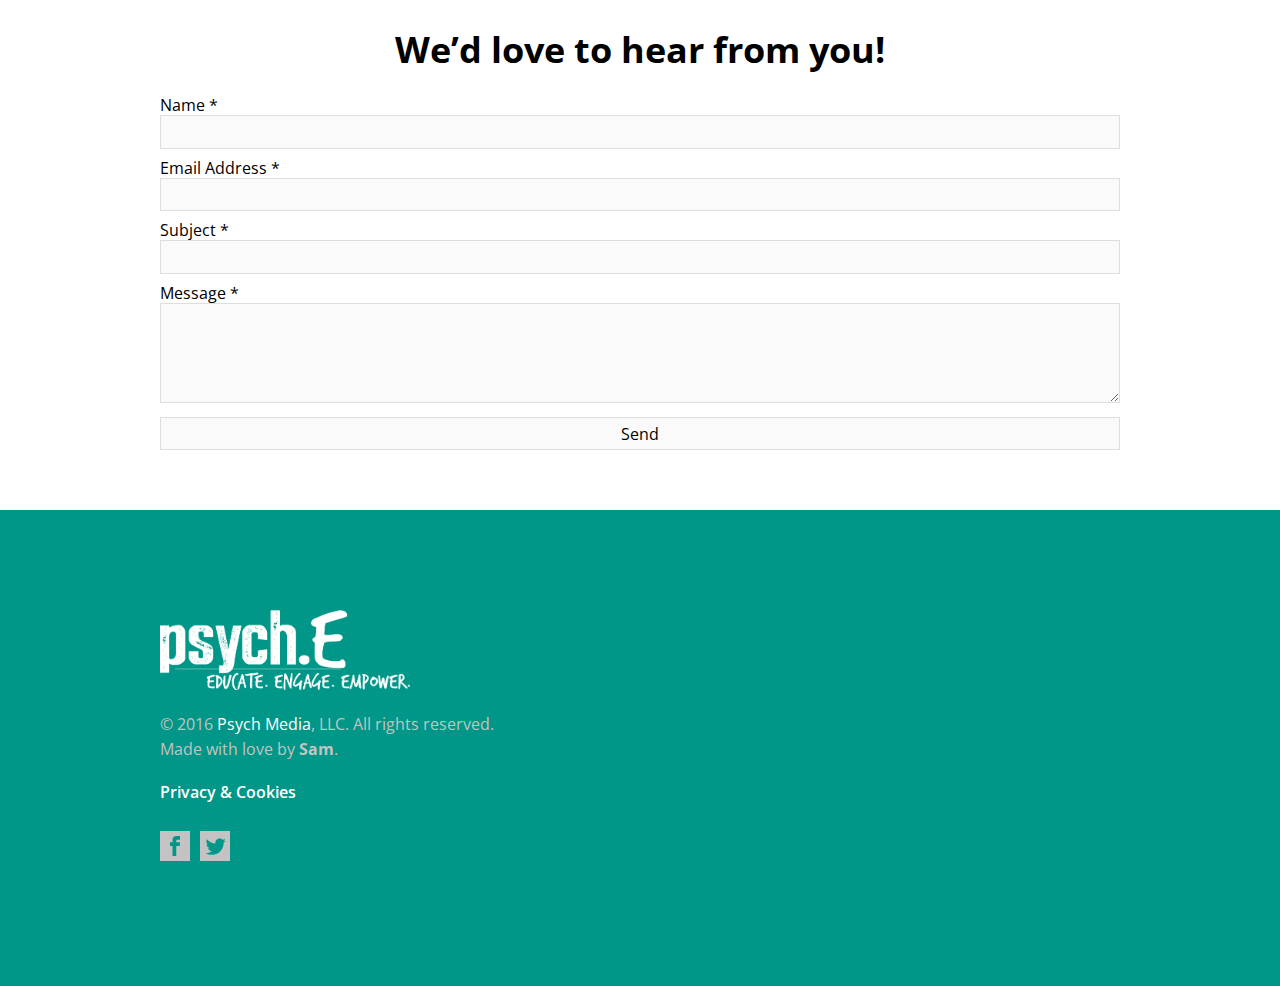
==== commit 105123e8: "removed "the" before "psych.E"" ====
--- a/index.html
+++ b/index.html
@@ -127,7 +127,7 @@
   		<div class="wrapper">
   			<h2 id="team">Team</h2>
 			<div class="description">
-				The <span class="name-1">psych.<span class="name-2">E</span></span> is the brainchild of three people impassioned to improve the lives of teens struggling with mental health issues. We each have a deep personal and/or professional connection to the cause of improving child and adolescent mental health care.
+				<span class="name-1">psych.<span class="name-2">E</span></span> is the brainchild of three people impassioned to improve the lives of teens struggling with mental health issues. We each have a deep personal and/or professional connection to the cause of improving child and adolescent mental health care.
 			</div>
 			<div class="row main-team">
 				<div class="col-4-12 full-mob">
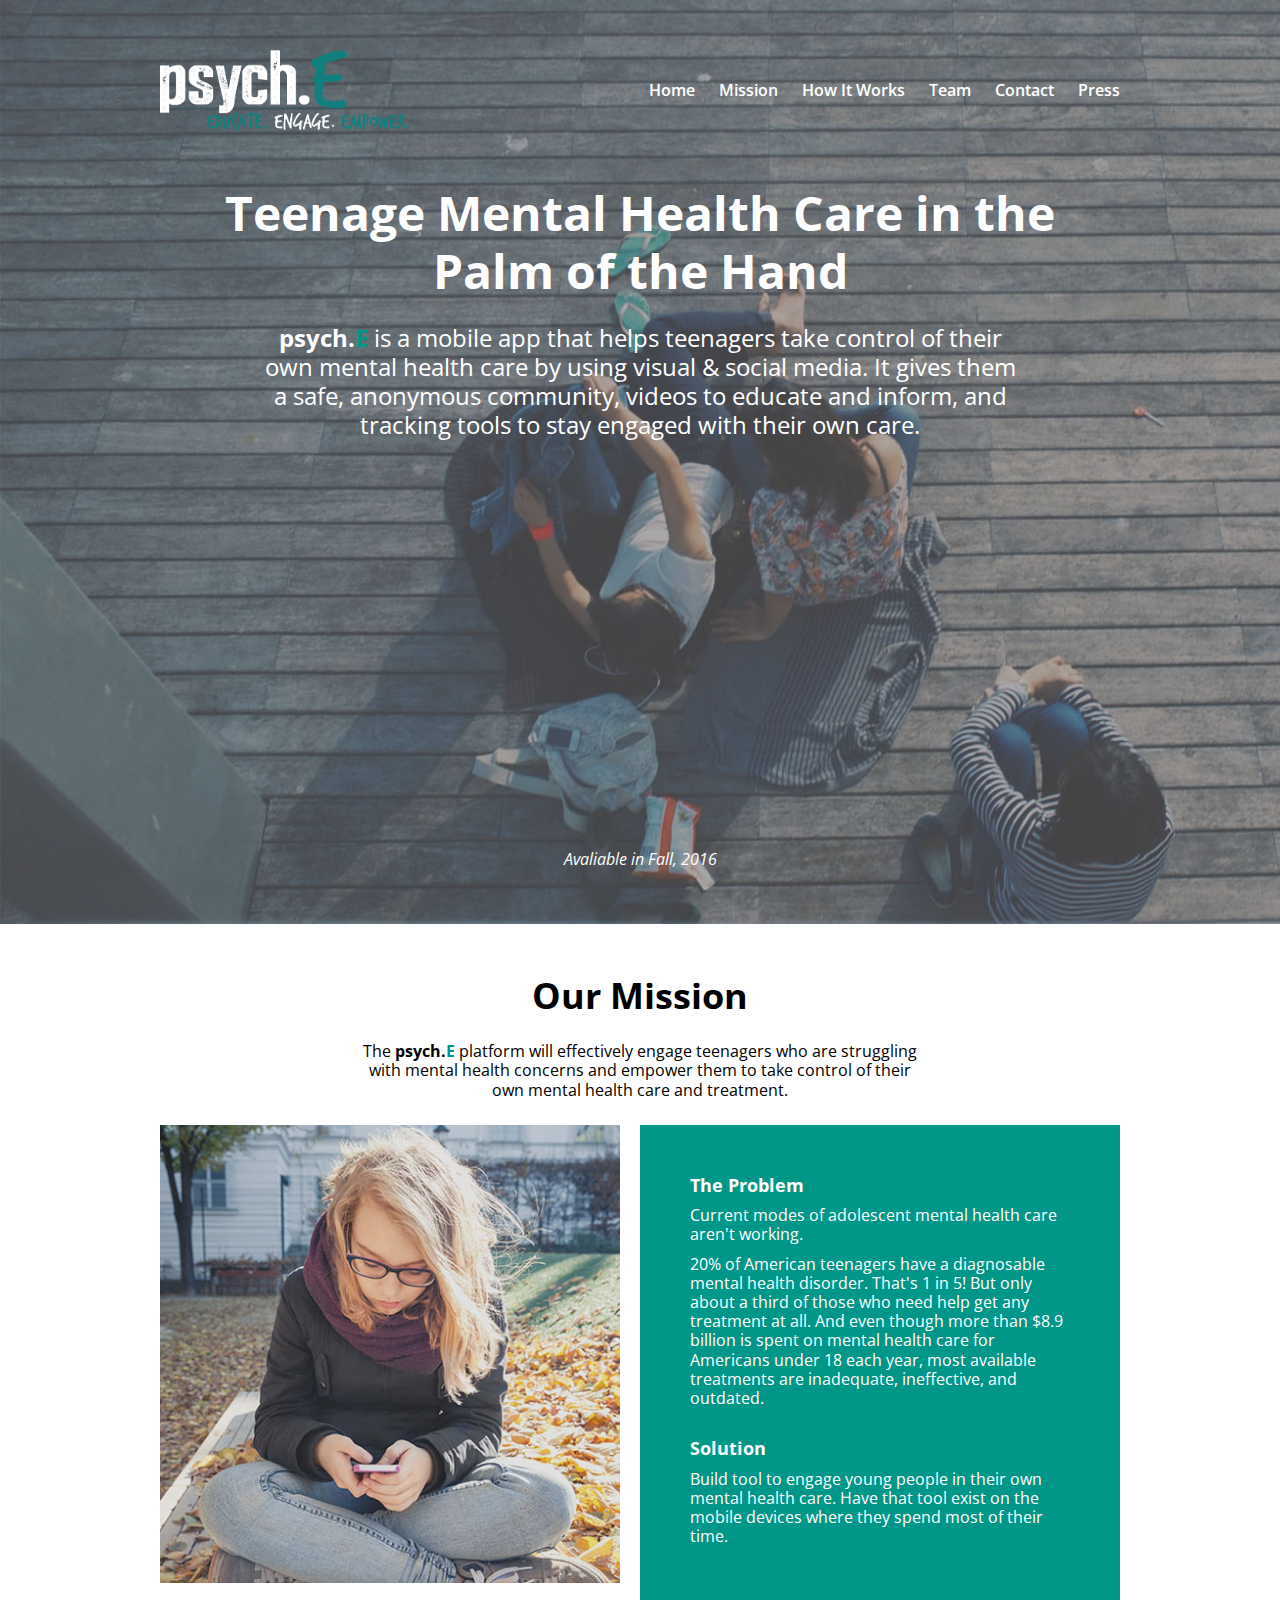
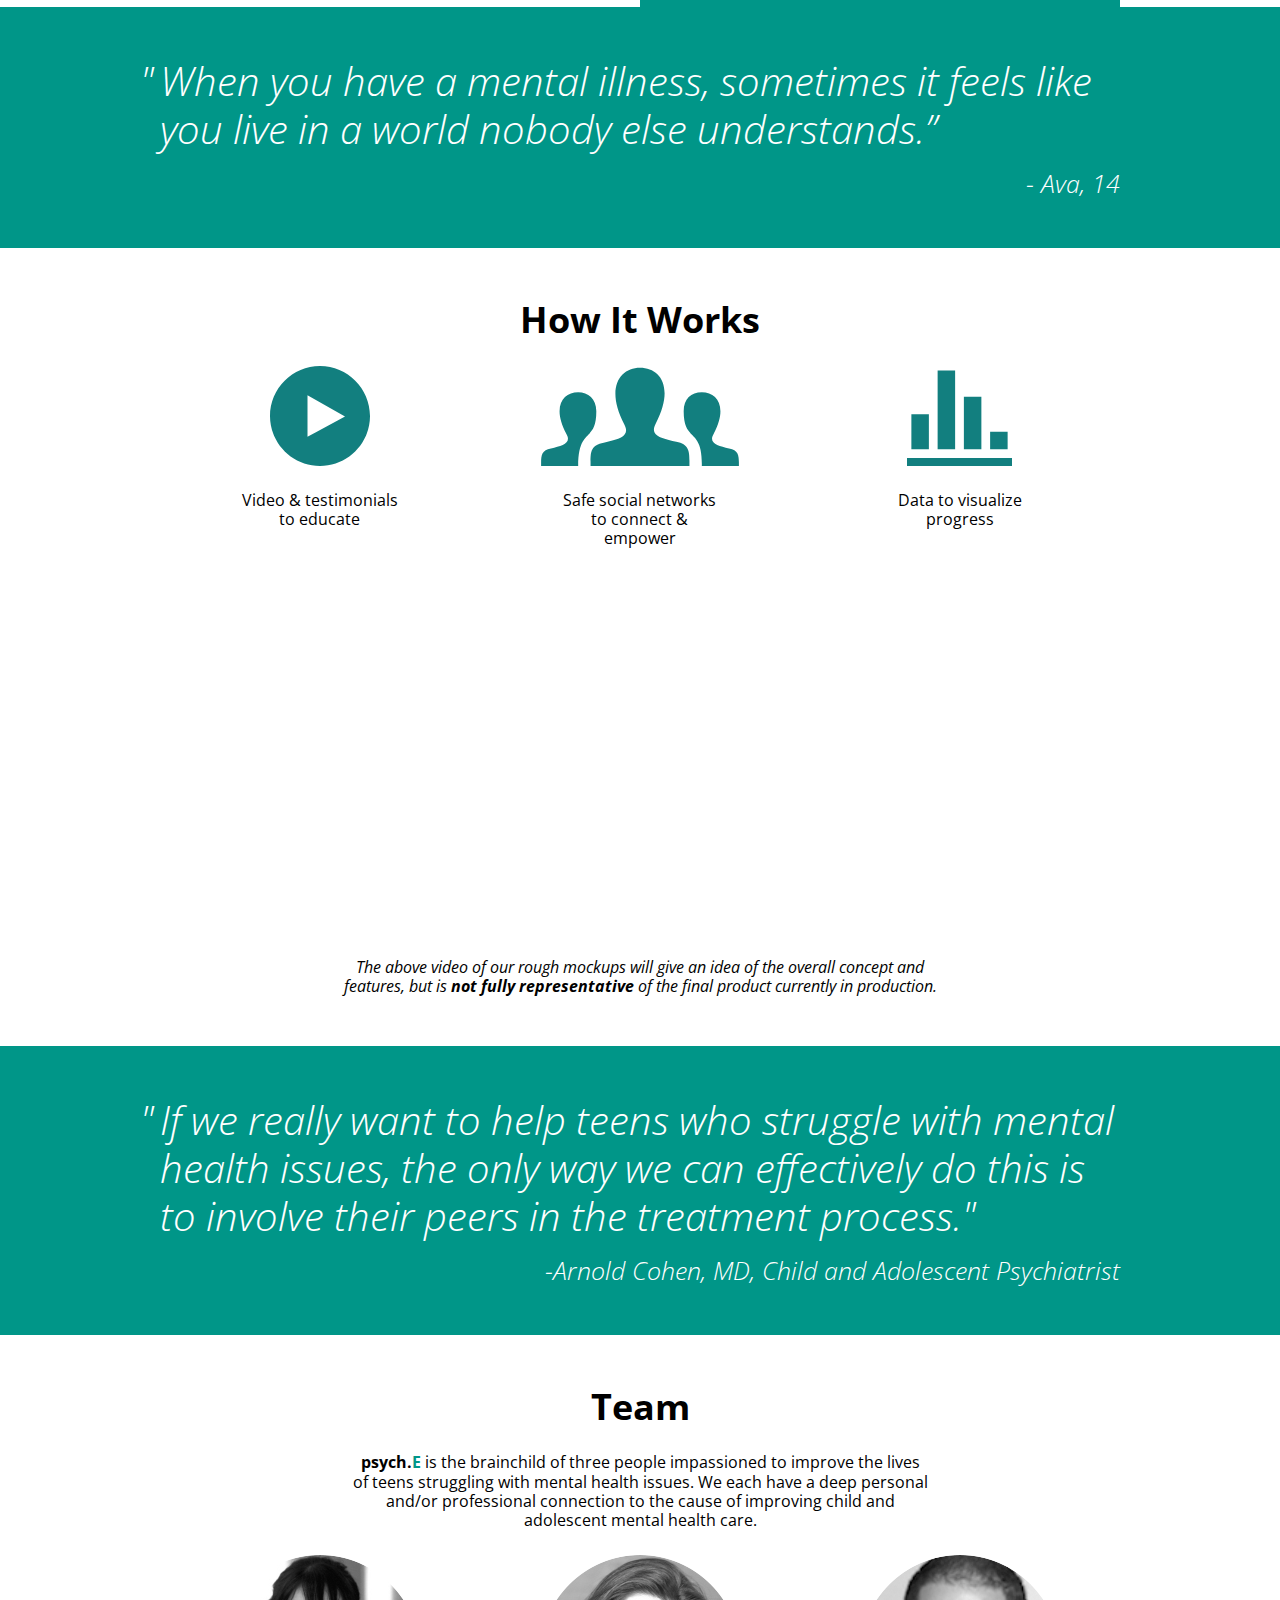
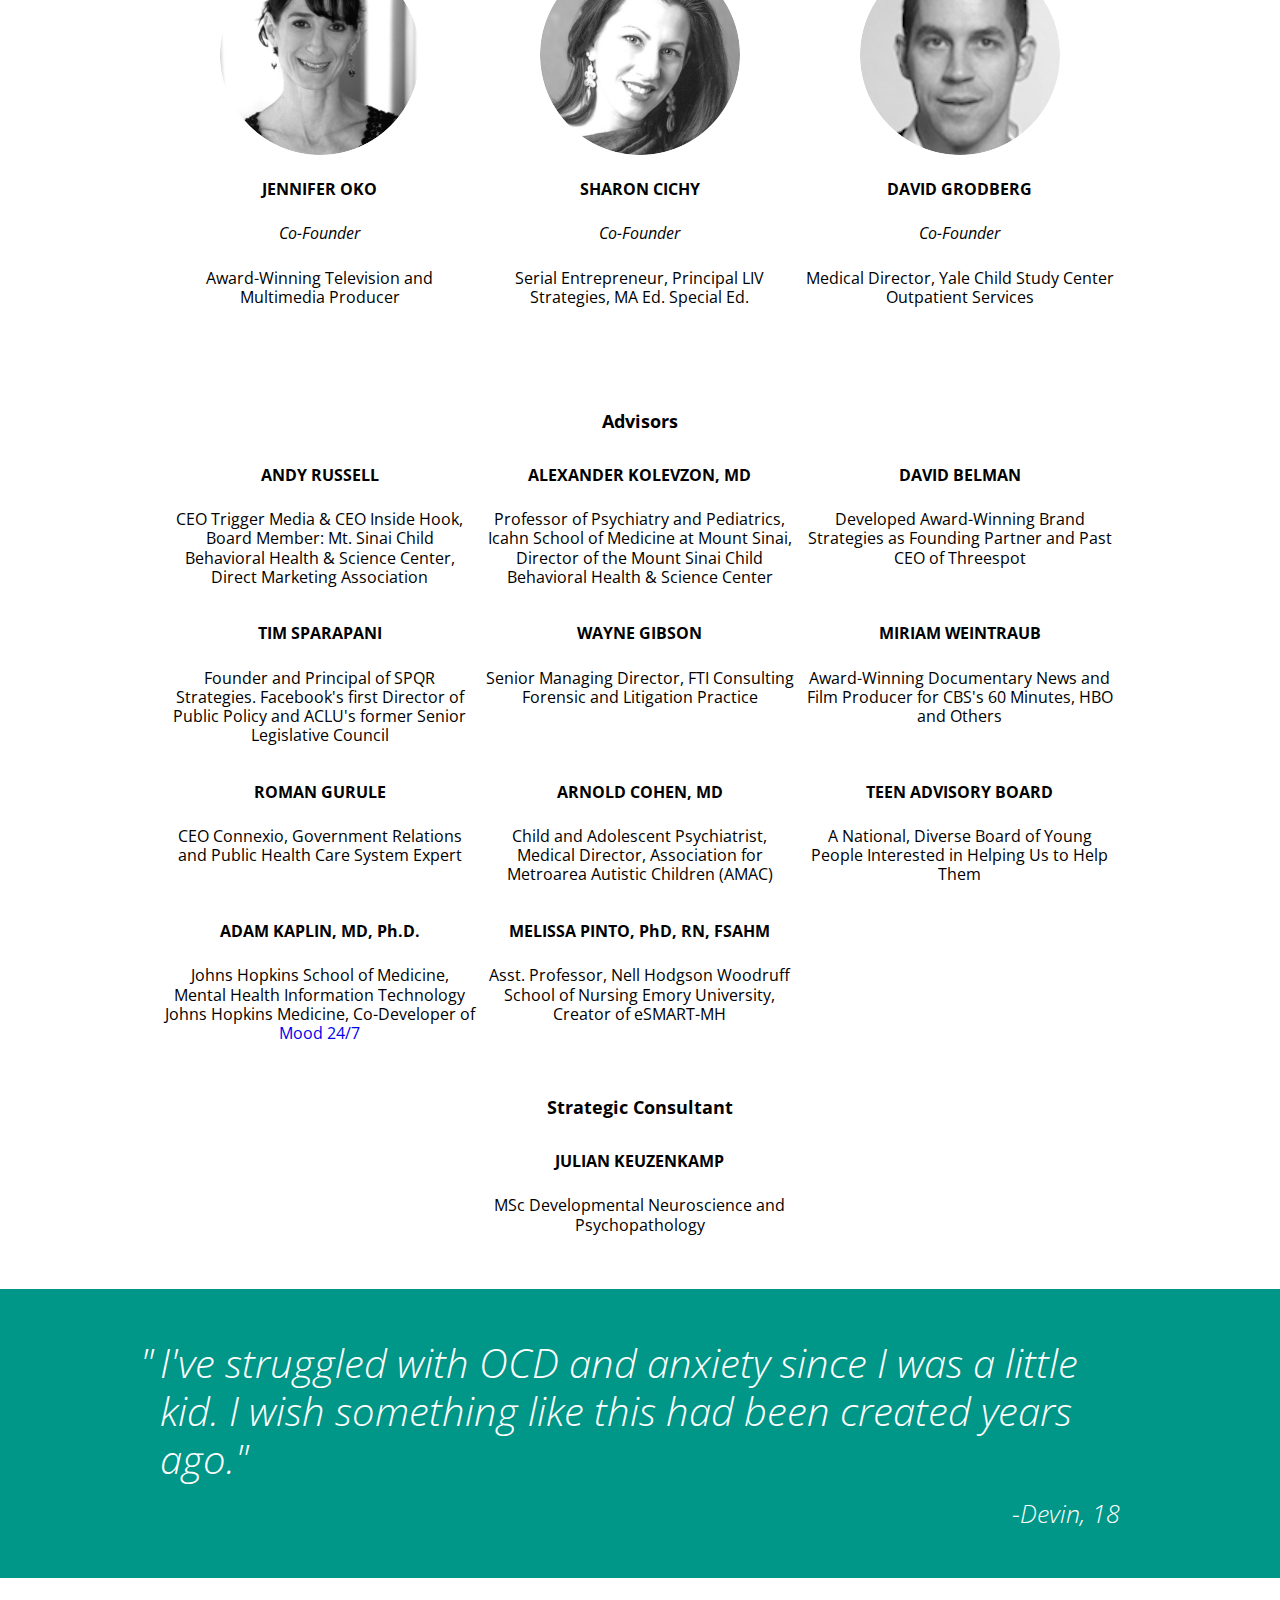
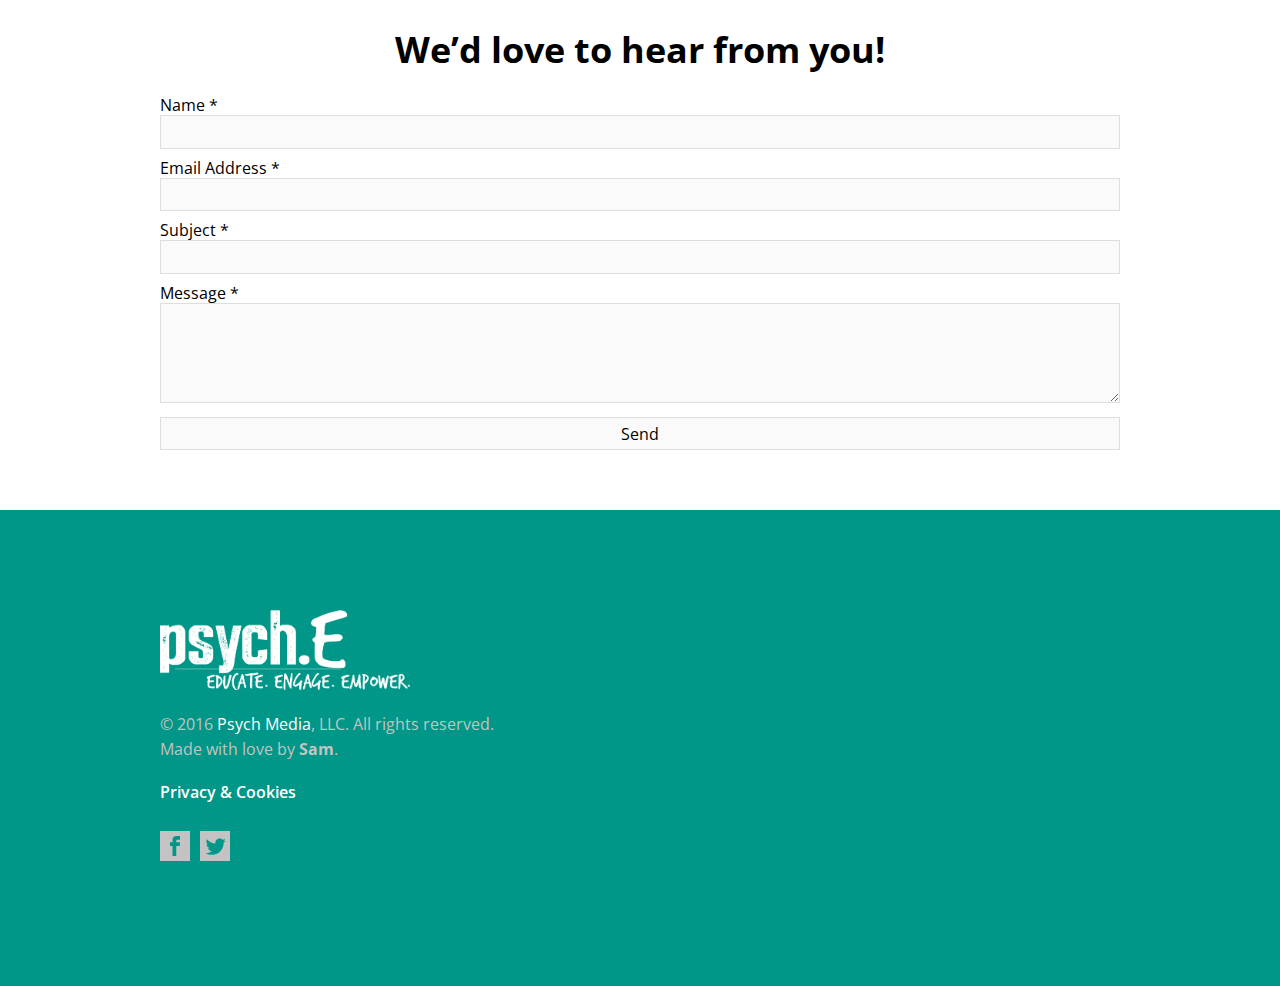
==== commit 9693aba2: "removed all periods" ====
--- a/index.html
+++ b/index.html
@@ -162,43 +162,43 @@
 				<div class="row">
 					<div class="col-4-12">
 						<div class="name">Andy Russell</div>
-						<div class="desc">CEO Trigger Media & CEO Inside Hook, Board Member: Mt. Sinai Child Behavioral Health & Science Center, Direct Marketing Association.</div>
+						<div class="desc">CEO Trigger Media & CEO Inside Hook, Board Member: Mt. Sinai Child Behavioral Health & Science Center, Direct Marketing Association</div>
 					</div>
 					<div class="col-4-12">
 						<div class="name">Alexander Kolevzon, MD</div>
-						<div class="desc">Professor of Psychiatry and Pediatrics, Icahn School of Medicine at Mount Sinai, Director of the Mount Sinai Child Behavioral Health & Science Center.</div>
+						<div class="desc">Professor of Psychiatry and Pediatrics, Icahn School of Medicine at Mount Sinai, Director of the Mount Sinai Child Behavioral Health & Science Center</div>
 					</div>
 					<div class="col-4-12">
 						<div class="name">David Belman</div>
-						<div class="desc">Developed Award-Winning Brand Strategies as Founding Partner and Past CEO of Threespot.</div>
+						<div class="desc">Developed Award-Winning Brand Strategies as Founding Partner and Past CEO of Threespot</div>
 					</div>
 				</div>
 				<div class="row">
 					<div class="col-4-12">
 						<div class="name">Tim Sparapani</div>
-						<div class="desc">Founder and Principal of SPQR Strategies. Facebook's first Director of Public Policy and ACLU's former Senior Legislative Council.</div>
+						<div class="desc">Founder and Principal of SPQR Strategies. Facebook's first Director of Public Policy and ACLU's former Senior Legislative Council</div>
 					</div>
 					<div class="col-4-12">
 						<div class="name">Wayne Gibson</div>
-						<div class="desc">Senior Managing Director, FTI Consulting Forensic and Litigation Practice.</div>
+						<div class="desc">Senior Managing Director, FTI Consulting Forensic and Litigation Practice</div>
 					</div>
 					<div class="col-4-12">
 						<div class="name">Miriam Weintraub</div>
-						<div class="desc">Award-Winning Documentary News and Film Producer for CBS's 60 Minutes, HBO and Others.</div>
+						<div class="desc">Award-Winning Documentary News and Film Producer for CBS's 60 Minutes, HBO and Others</div>
 					</div>
 				</div>
 				<div class="row">
 					<div class="col-4-12">
 						<div class="name">Roman Gurule</div>
-						<div class="desc">CEO Connexio, Government Relations and Public Health Care System Expert.</div>
+						<div class="desc">CEO Connexio, Government Relations and Public Health Care System Expert</div>
 					</div>
 					<div class="col-4-12">
 						<div class="name">Arnold Cohen, MD</div>
-						<div class="desc">Child and Adolescent Psychiatrist, Medical Director, Association for Metroarea Autistic Children (AMAC).</div>
+						<div class="desc">Child and Adolescent Psychiatrist, Medical Director, Association for Metroarea Autistic Children (AMAC)</div>
 					</div>
 					<div class="col-4-12">
 						<div class="name">Teen Advisory Board</div>
-						<div class="desc">A National, Diverse Board of Young People Interested in Helping Us to Help Them.</div>
+						<div class="desc">A National, Diverse Board of Young People Interested in Helping Us to Help Them</div>
 					</div>
 				</div>
 				<div class="row">
@@ -235,7 +235,7 @@
   	<div class="screen-5 contact">
   		<div class="wrapper">
   			<h2 id="contact">We’d love to hear from you!</h2>
-  			<form action="http://formspree.io/psych.e@psychmedia.net" method="POST">
+  			<form action="http://formspree.io/jennifer@psychmedia.net" method="POST">
   				Name *
   				<input type="text" name="name">
   				Email Address *
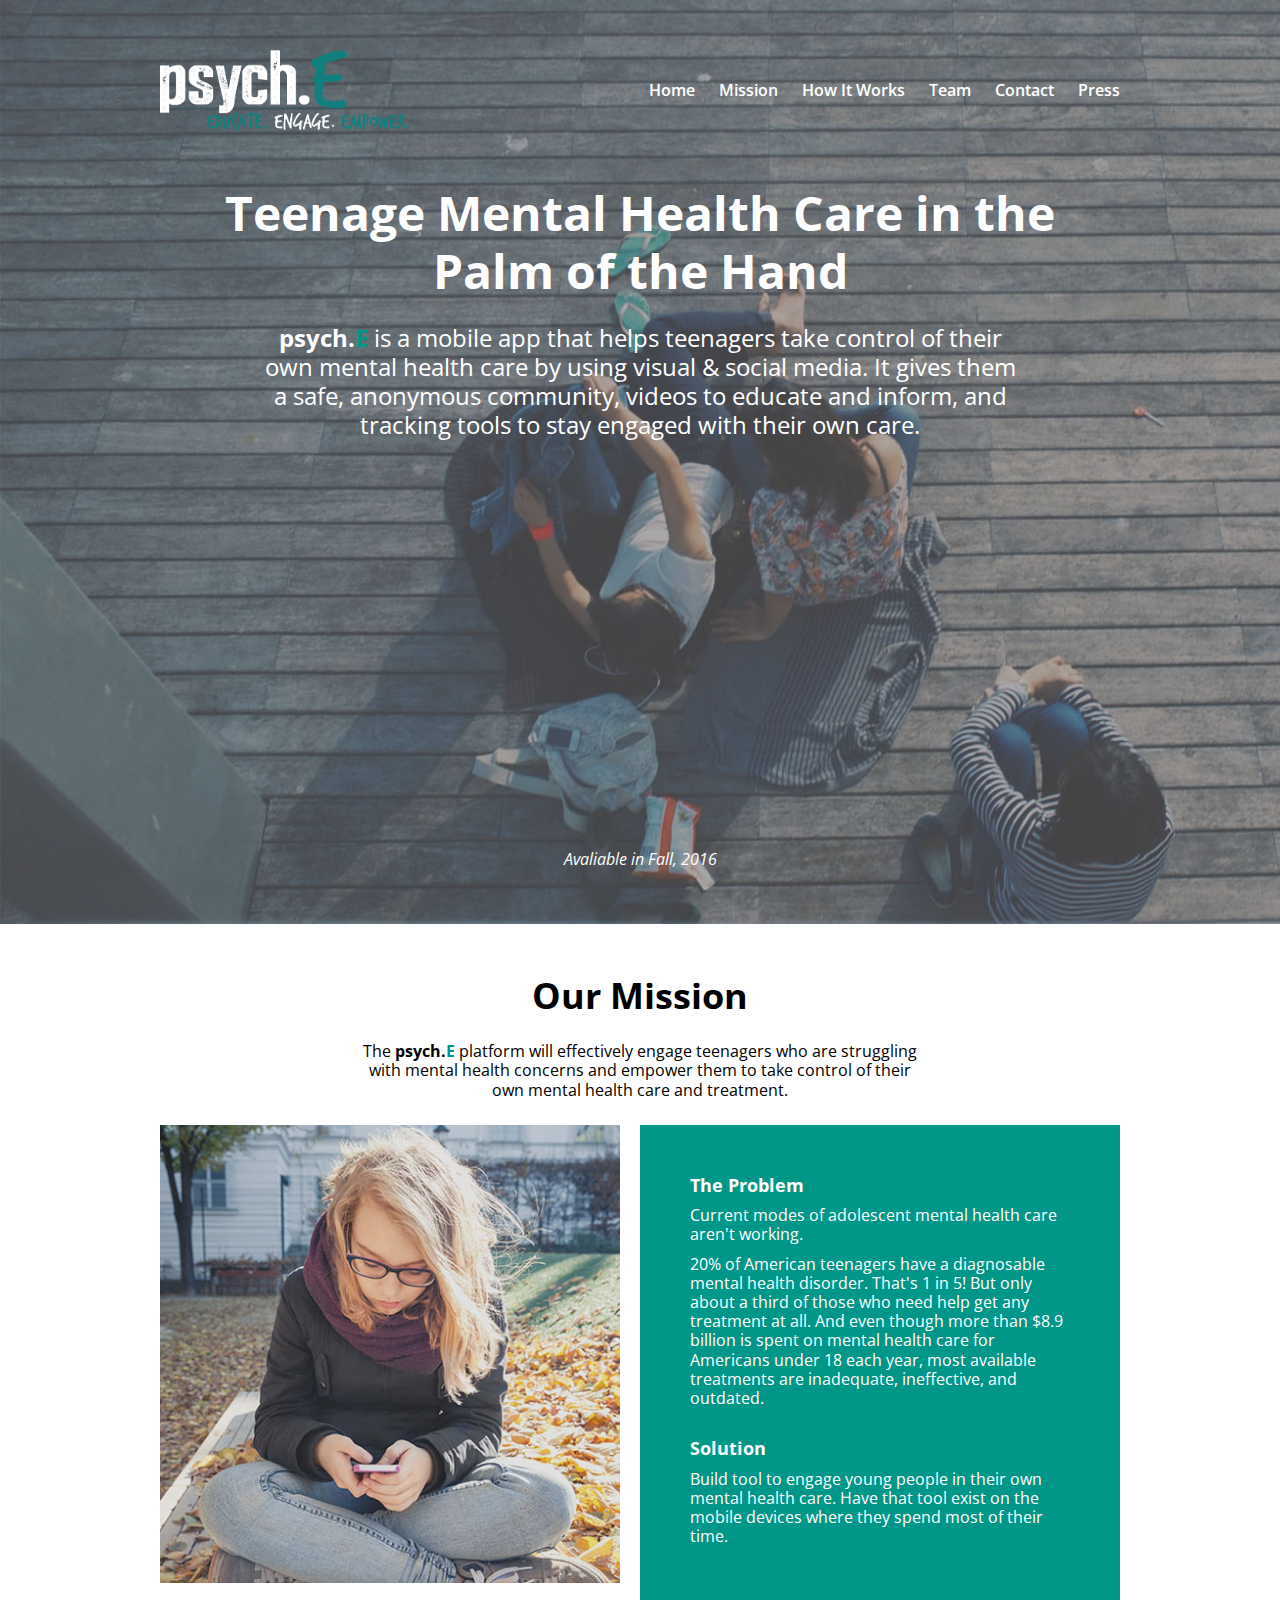
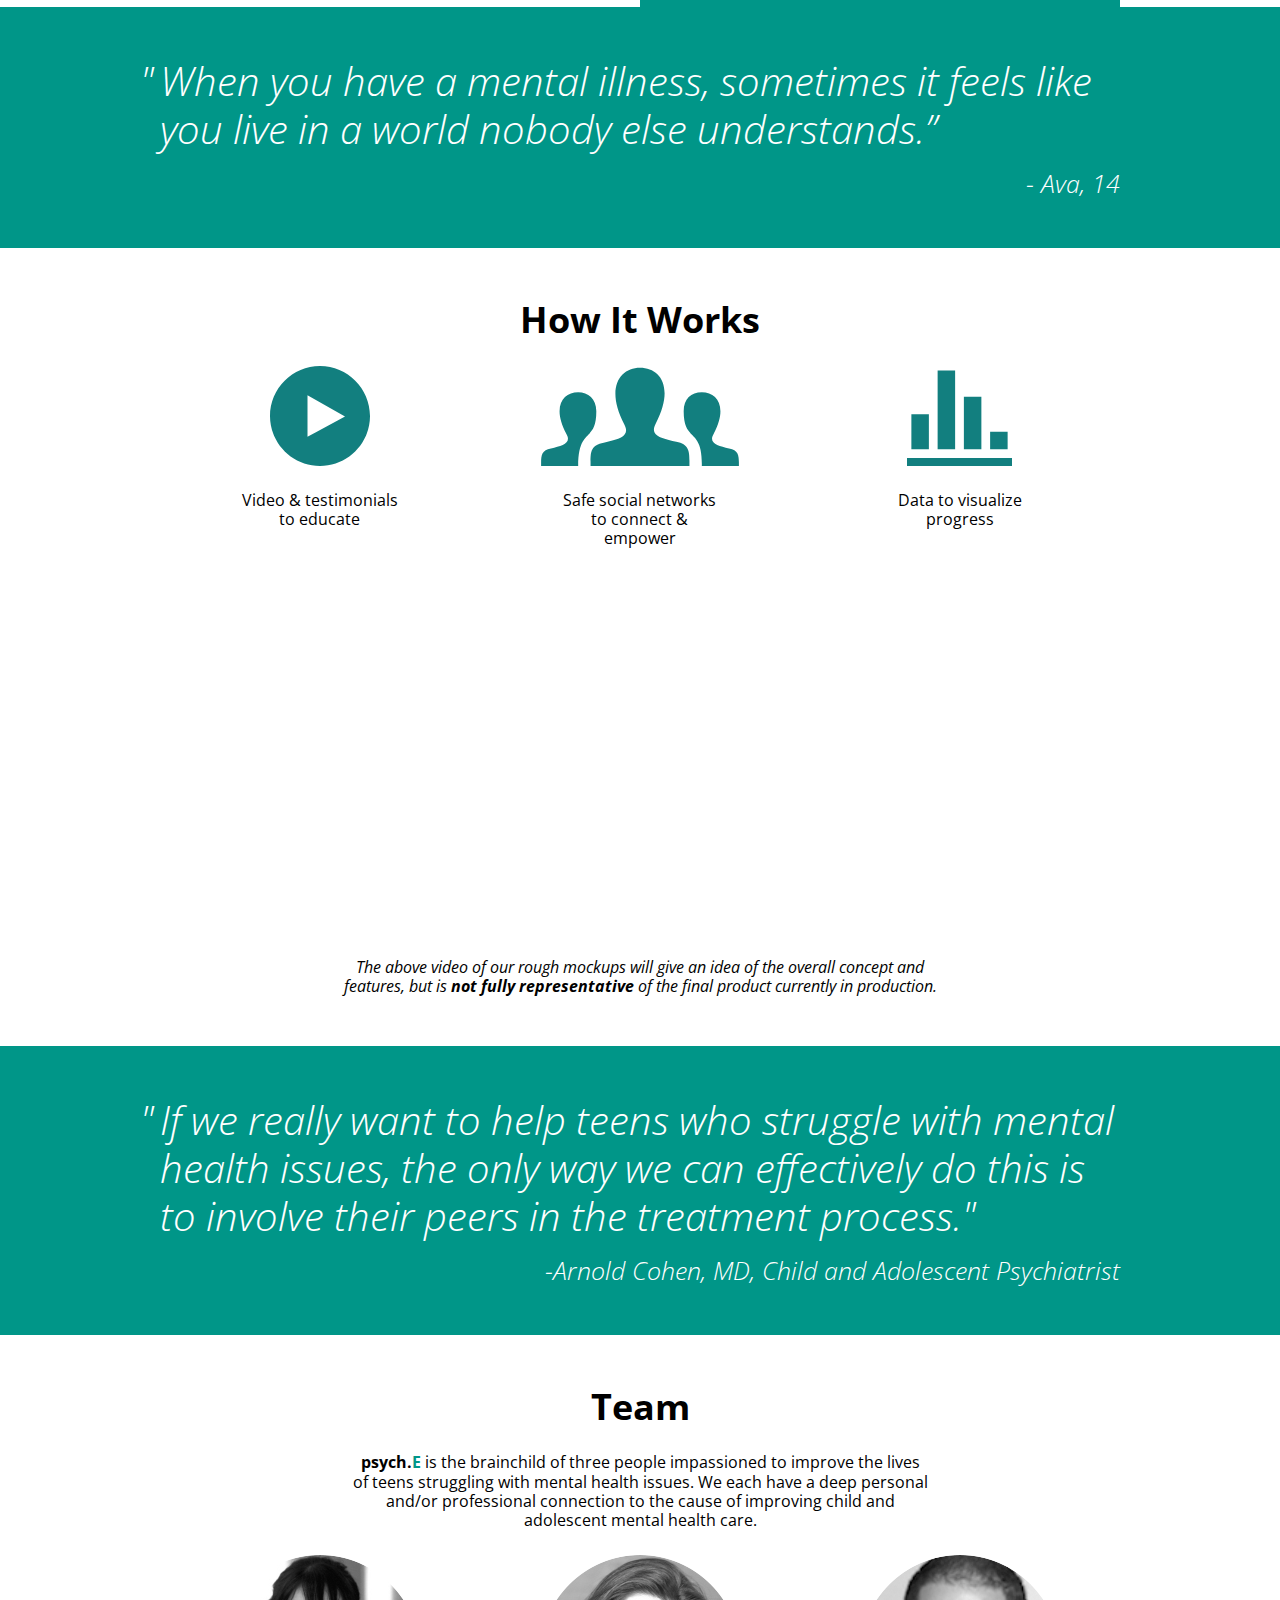
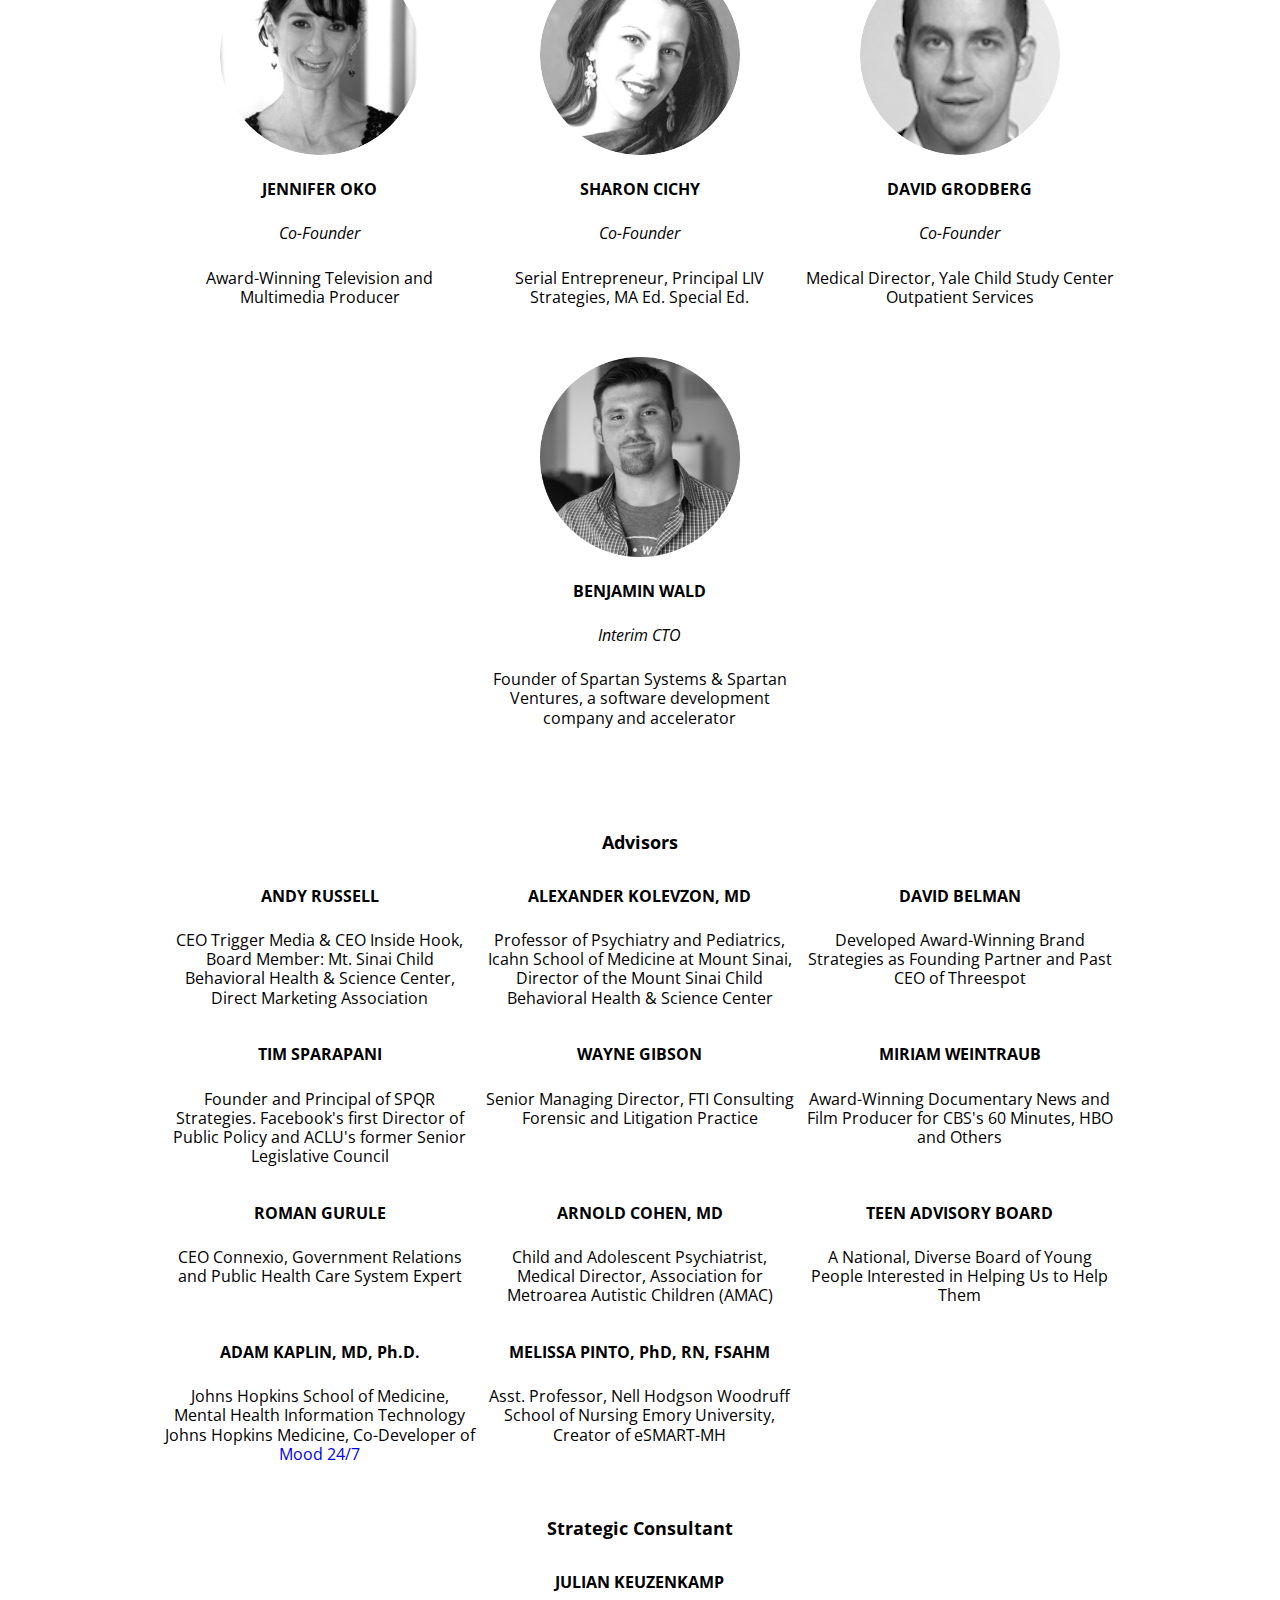
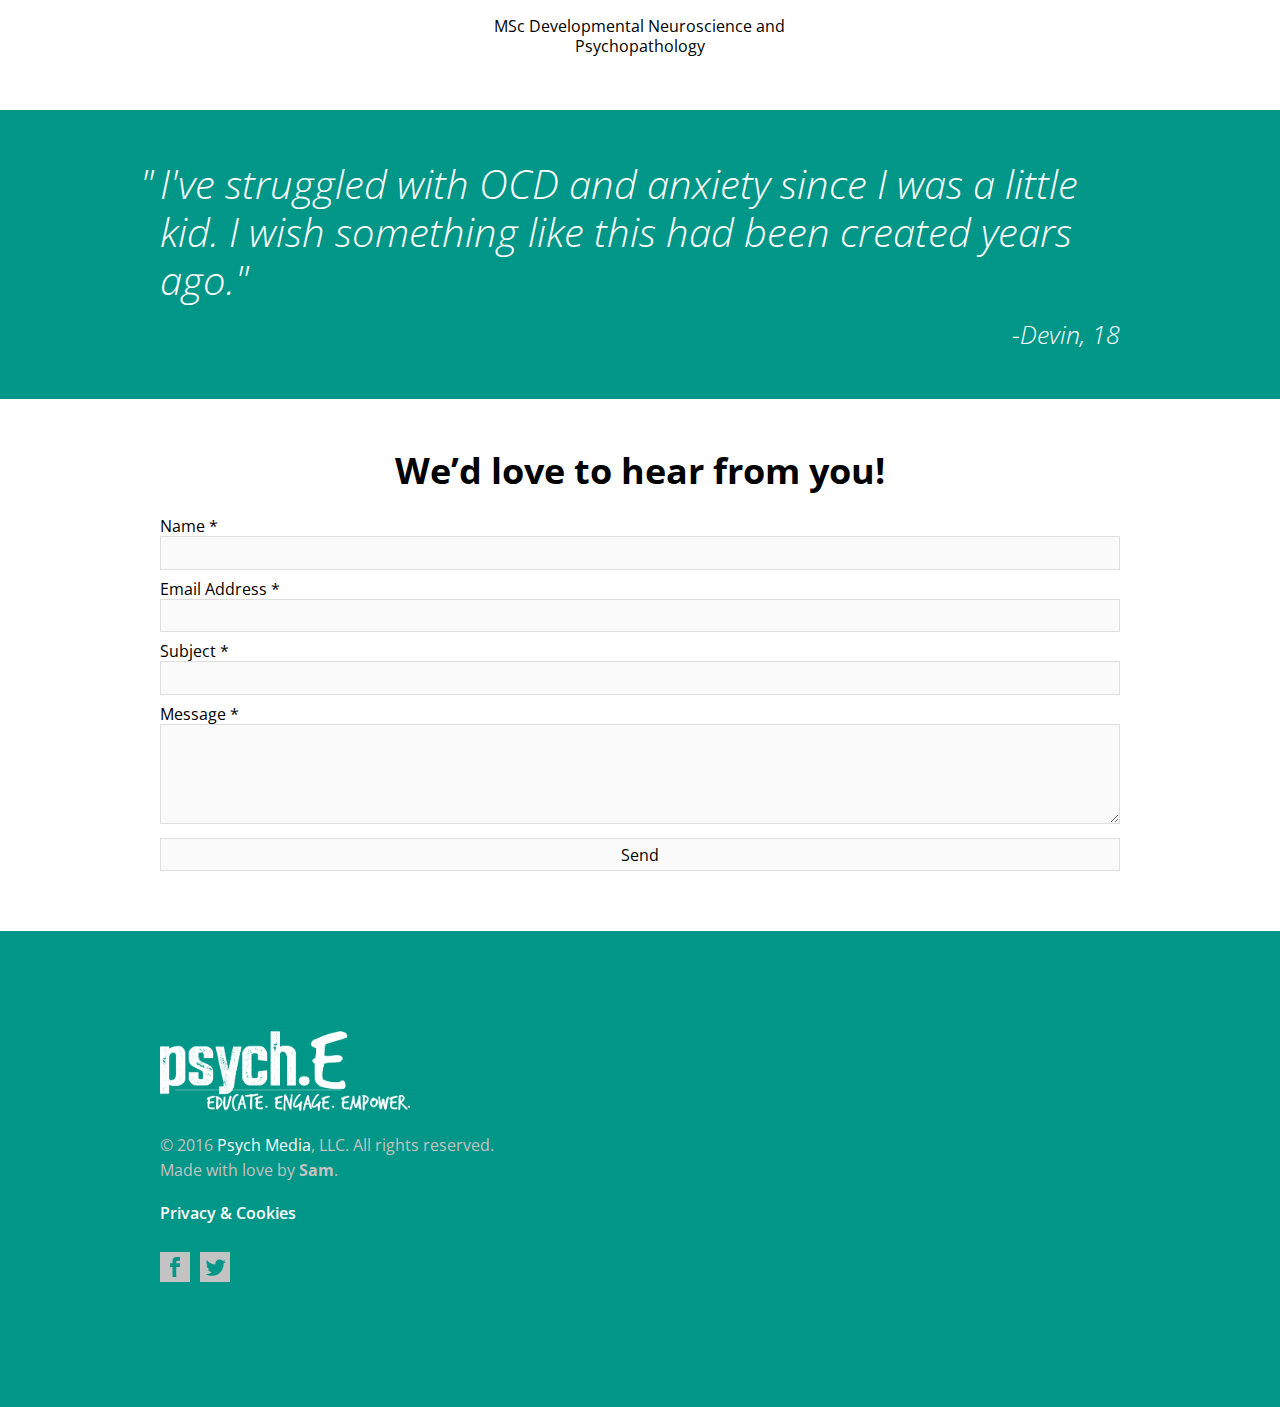
==== commit 9da2a946: "added Ben to team" ====
--- a/index.html
+++ b/index.html
@@ -147,6 +147,14 @@
 					<div class="name">David Grodberg</div>
 					<div class="post">Co-Founder</div>
 					<div class="desc">Medical Director, Yale Child Study Center Outpatient Services</div>
+				</div>
+				<div class="col-4-12 offset"></div>
+				<div class="col-4-12 full-mob">
+					<div class="avatar benjamin"></div>
+					<div class="name">Benjamin Wald</div>
+					<div class="post">Interim CTO</div>
+					<div class="desc">Founder of Spartan Systems & Spartan Ventures, 
+a software development company and accelerator</div>
 				</div>
 				<!--div class="col-4-12 full-mob hide-full">
 					<div class="avatar teen"></div>
--- a/css/main.css
+++ b/css/main.css
@@ -1,3 +1,3 @@
-@import url(https://fonts.googleapis.com/css?family=Open+Sans:600,700,400italic,400,300italic,600italic);html,body,div,span,applet,object,iframe,h1,h2,h3,h4,h5,h6,p,blockquote,pre,a,abbr,acronym,address,big,cite,code,del,dfn,em,img,ins,kbd,q,s,samp,small,strike,strong,sub,sup,tt,var,b,u,i,center,dl,dt,dd,ol,ul,li,fieldset,form,label,legend,table,caption,tbody,tfoot,thead,tr,th,td,article,aside,canvas,details,embed,figure,figcaption,footer,header,hgroup,menu,nav,output,ruby,section,summary,time,mark,audio,video,svg{margin:0;padding:0;border:0;font:inherit;font-family:'Open Sans', sans-serif;box-sizing:border-box;position:relative;-webkit-tap-highlight-color:transparent}article,aside,details,figcaption,figure,footer,header,hgroup,menu,nav,section{display:block}ol,ul{list-style:none}blockquote,q{quotes:none}blockquote:before,blockquote:after,q:before,q:after{content:'';content:none}table{border-spacing:0}input,button{outline:none}*{box-sizing:border-box}input,textarea{font-family:"Open Sans", sans-serif}.col-1-12,.col-2-12,.col-3-12,.col-4-12,.col-5-12,.col-6-12,.col-7-12,.col-8-12,.col-9-12,.col-10-12,.col-11-12,.col-full{float:left;height:inherit}.col-1-12{width:8.33333%}.col-2-12{width:16.66667%}.col-3-12{width:25%}.col-4-12{width:33.33333%}.col-5-12{width:41.66667%}.col-6-12{width:50%}.col-7-12{width:58.33333%}.col-8-12{width:66.66667%}.col-9-12{width:75%}.col-10-12{width:83.33333%}.col-11-12{width:91.66667%}.col-full{width:100%}.offset-1-12{margin-left:8.33333%}.offset-2-12{margin-left:16.66667%}.offset-3-12{margin-left:25%}.offset-4-12{margin-left:33.33333%}.offset-5-12{margin-left:41.66667%}.offset-6-12{margin-left:50%}.offset-7-12{margin-left:58.33333%}.offset-8-12{margin-left:66.66667%}.offset-9-12{margin-left:75%}.offset-10-12{margin-left:83.33333%}.offset-11-12{margin-left:91.66667%}.row{width:100%;display:inline-block}html,body{height:100%;width:100%;line-height:1.2;font-family:'Open Sans', sans-serif}a{text-decoration:none}a:hover{border-bottom:2px solid #fff}b{font-weight:700}h1{font-size:48px;font-weight:700}@media only screen and (max-width: 980px){h1{font-size:36px}}h2{font-size:36px;font-weight:700;text-align:center}h3{font-size:18px;font-weight:700}.wrapper{max-width:960px;min-width:960px;margin:0 auto}@media only screen and (max-width: 980px){.wrapper{max-width:100%;min-width:100%;padding-left:20px;padding-right:20px}}@media only screen and (max-width: 980px){.full-mob{width:100%}}.hide-full{display:none}@media only screen and (max-width: 980px){.hide-full{display:block}}@media only screen and (max-width: 980px){.hide-mob{display:none}}.main-press{height:auto;width:100%;background-size:cover}.main-press .nav a{color:black}.main-press .nav a:hover{border-bottom:2px solid black}.main{height:auto;width:100%;background-image:url(../images/mainbg.jpg);background-size:cover;color:#fff}.main .description{font-size:24px;text-align:center;width:80%;margin:0 auto;margin-bottom:25px}@media only screen and (max-width: 980px){.main .description{width:100%}}.main .video{margin-bottom:25px}@media only screen and (max-width: 980px){.main .video{width:100%}.main .video iframe{width:100%}}.main .contribute{padding-bottom:50px}.main .avaliable{text-align:center;font-style:italic;margin-bottom:5px}.main .contribute-button{display:block;height:40px;width:33%;text-align:center;margin:0 auto;text-transform:uppercase;color:#fff;background-color:#eb1478;line-height:40px;font-weight:700;border:none;margin-bottom:10px}.main .contribute-button:hover{background-color:#fa1681}@media only screen and (max-width: 980px){.main .contribute-button{min-width:280px}}.main .indiegogo{background-image:url(../images/indiegogo.png);background-size:95px 15px;width:95px;height:15px;margin:0 auto}.video{width:634px;margin:0 auto}@media only screen and (max-width: 980px){.video{width:100%}.video iframe{width:100%}}.name-1{font-weight:700}.name-1 .name-2{color:#009688}.header{padding-top:50px;margin-bottom:50px}@media only screen and (max-width: 980px){.header .col-3-12{width:calc(100% - 153px)}.header .col-9-12{width:153px}}nav{line-height:80px;text-align:right;font-weight:600}nav ul li{display:inline;margin-left:20px}nav ul li a{color:#fff}@media only screen and (max-width: 980px){.nav{position:relative;width:153px;height:25px;line-height:100%;margin-top:24px}.nav ul{width:153px;padding:5px 0;position:absolute;top:0;left:0;margin-top:-8px;background:#009688;z-index:20}.nav li{display:none;margin:0}.nav .current{display:block}.nav a{color:#fff !important;display:block;padding:5px 5px 5px 5px;text-align:center}.nav a:hover{border-bottom:2px solid #fff !important}.nav ul:hover{background-image:none}.nav ul:hover li{display:block;margin:0 0 5px}.nav.right ul{left:auto;right:0}.nav.center ul{left:50%;margin-left:-90px}}@media only screen and (max-width: 450px){.nav ul{margin-left:0}}.logo{width:250px;height:80px;background-image:url(../images/logo.png);background-size:100%}@media only screen and (max-width: 450px){.logo{width:125px;height:40px;margin-top:14px}}.logo.logo-black{background-image:url(../images/logo-black.png)}.title{text-align:center;margin-bottom:25px}.our-mission{height:auto;width:100%;margin-top:50px}.our-mission .description{width:60%;text-align:center;margin:0 auto;margin-bottom:25px}@media only screen and (max-width: 980px){.our-mission .description{width:100%}}.our-mission .girl-img{width:calc(100% - 20px);height:458px;background-image:url(../images/girl.jpg);background-size:100%}@media only screen and (max-width: 980px){.our-mission .girl-img{display:none}}@media only screen and (max-width: 980px){.our-mission .problem{width:100%}}.our-mission .text{background-color:#009688;margin-bottom:-4px;padding:50px;color:#fff}.our-mission .text h3{margin-bottom:10px}.our-mission .text h3:last-of-type{margin-top:30px}.our-mission .text p{margin-top:10px;margin-bottom:10px}@media only screen and (max-width: 980px){.our-mission .text{width:90%;margin:0 auto;padding:35px;margin-bottom:-4px}}.quote{width:100%;background-color:#009688;color:#fff;font-size:40px;font-weight:300;font-style:italic;padding-top:50px;padding-bottom:50px}.quote .text:before{content:'"';display:block;position:absolute;left:-20px}.quote .author{text-align:right;font-size:25px;margin-top:15px}@media only screen and (max-width: 980px){.quote{font-size:30px}.quote .author{font-size:18px}}.how-it-works{margin-top:50px}.how-it-works h2{margin-bottom:25px}.how-it-works .undercaption{font-style:italic;text-align:center;width:65%;margin:0 auto;margin-top:20px;margin-bottom:50px}@media only screen and (max-width: 980px){.how-it-works .undercaption{width:100%}}.how-it-works .pic{width:100px;height:100px;background-size:100%;margin:0 auto}.how-it-works .pic.play{background-image:url(../images/pic1.svg)}.how-it-works .pic.social{background-image:url(../images/pic2.svg);width:198px}.how-it-works .pic.data{background-image:url(../images/pic3.svg);width:105px}.how-it-works .text{width:50%;text-align:center;margin:0 auto;margin-top:25px;margin-bottom:25px}.team{margin-top:50px;margin-bottom:50px;text-align:center}.team .full-mob{margin-bottom:50px}.team .description{width:60%;text-align:center;margin:0 auto;margin-top:25px;margin-bottom:25px}@media only screen and (max-width: 980px){.team .description{width:100%}}.team .row.main-team{margin-bottom:50px}@media only screen and (max-width: 980px){.team .row.main-team{margin-bottom:0}}.team .row.main-team .name{margin-top:25px}.team .avatar{display:block;width:200px;height:200px;background-size:100%;margin:0 auto}.team .avatar.jen{background-image:url(../images/jennifer.png)}.team .avatar.sharon{background-image:url(../images/sharon.png)}.team .avatar.david{background-image:url(../images/david.png)}.team .avatar.teen{background-image:url(../images/teen.png)}.team .name{text-transform:uppercase;font-weight:700;margin-top:33.33333px;margin-bottom:25px}.team .post{font-style:italic;margin-bottom:25px}.team .col-4-12{padding-left:5px;padding-right:5px}.team .col-4-12.offset{height:1px}.team .consult{margin-top:50px}.contact{margin-top:50px;margin-bottom:50px}.contact h2{margin-bottom:25px}.contact input{width:100%;height:33.33333px;margin-bottom:10px;padding-left:10px;padding-right:10px;border:1px solid #dedede;background-color:#fafafa;-webkit-transition:background-color 0.5s ease;transition:background-color 0.5s ease}.contact input:focus{background-color:#fff;-webkit-transition:background-color 0.5s ease;transition:background-color 0.5s ease}.contact input[type=submit]{font-size:16px}.contact textarea{max-width:100%;width:100%;padding:10px;height:100px;border:1px solid #dedede;background-color:#fafafa;margin-bottom:10px;-webkit-transition:background-color 0.5s ease;transition:background-color 0.5s ease}.contact textarea:focus{-webkit-transition:background-color 0.5s ease;transition:background-color 0.5s ease;background-color:#fff}.footer{color:#fff;background-color:#009688;padding-top:100px;padding-bottom:100px}.footer .logo{width:250px;height:80px;background-image:url(../images/logo-white.png);background-size:100%}.footer .copyright{margin-top:25px;color:#c3c3c3}.footer .copyright span{color:#fff}.footer .creator{margin-top:5px;color:#c3c3c3}.footer .creator a{font-weight:700;color:inherit}.footer .creator a:hover{color:#fff}.footer nav{margin-top:25px;line-height:1;text-align:left}.footer nav ul li{margin-left:0;margin-right:20px}.footer .socials{height:55px}.footer .facebook{margin-top:25px;width:30px;height:30px;float:left}.footer .facebook svg{height:100%;width:100%;fill:#c3c3c3;-webkit-transition:fill .33s ease;transition:fill .33s ease}.footer .facebook svg:hover{fill:#fff;-webkit-transition:all .33s ease;transition:all .33s ease}.footer .twitter{margin-top:25px;width:30px;height:30px;float:left;margin-left:10px}.footer .twitter svg{height:100%;width:100%;fill:#c3c3c3;-webkit-transition:fill .33s ease;transition:fill .33s ease}.footer .twitter svg:hover{fill:#fff;-webkit-transition:all .33s ease;transition:all .33s ease}.cookies{color:#000;margin-bottom:100px;margin-top:50px}.cookies .logo{background-image:url(../images/logo-black.png)}.cookies h2{text-align:left;margin-top:56px}.cookies h3{margin-top:30px;color:rgba(0,0,0,0.44);font-size:28px}.cookies .italic{font-style:italic;margin-top:29px}.cookies .content{width:700px;margin:0 auto;font-size:21px;font-family:Georgia, Cambria,"Times New Roman",Times,serif}.cookies .content p{font-family:inherit;line-height:1.58;letter-spacing:-0.003em;margin-top:29px}.cookies .content ul{font-family:inherit;list-style:disc inside none}.cookies .content ul li{font-family:inherit;line-height:1.58;letter-spacing:-0.003em}.cookies nav ul li a{color:#000}.cookies nav ul li a:hover{border-bottom:2px solid #000}.fb-like{margin-top:25px}.modal{display:block;width:100%}.modal>label{cursor:pointer;display:inline-block;margin-top:25px;line-height:1;font-weight:600;padding-bottom:3px;height:22px;z-index:998}.modal>label:hover{border-bottom:2px solid white}.modal input{display:none;position:absolute;right:100px;top:30px;z-index:-10}.modal__overlay{background:white;bottom:0;left:0;position:fixed;right:0;top:0;z-index:-800}.modal__box{padding:1em .75em;position:relative;margin:1em auto}@media (min-width: 50em){.modal__box{padding:1.75em}}.modal__box label{color:black;cursor:pointer;display:inline-block;position:relative;height:2em;width:5em;margin-top:25px}.modal__overlay{opacity:0;visibility:hidden;overflow:hidden;-webkit-transform:scale(0.5);-ms-transform:scale(0.5);transform:scale(1.7);-webkit-transition:all 0.5s cubic-bezier(0.19, 1, 0.22, 1);transition:all 0.5s cubic-bezier(0.19, 1, 0.22, 1)}input:checked ~ .modal__overlay{opacity:1;visibility:visible;-webkit-transform:scale(1);-ms-transform:scale(1);transform:scale(1);-webkit-transition:all 0.5s cubic-bezier(0.19, 1, 0.22, 1);transition:all 0.5s cubic-bezier(0.19, 1, 0.22, 1);z-index:3500;overflow-y:scroll}input:focus+label{-webkit-transform:scale(0.97);-ms-transform:scale(0.97);transform:scale(0.97)}@media only screen and (max-width: 980px){.advsrs .col-4-12{width:100%}}.press-logos{margin-top:100px;margin-bottom:50px}.press-logos img{width:80%;display:block;margin:0 auto}@media only screen and (max-width: 450px){.press-logos .col-3-12{padding-bottom:20px;width:50% !important}}.phd{text-transform:none}
+@import url(https://fonts.googleapis.com/css?family=Open+Sans:600,700,400italic,400,300italic,600italic);html,body,div,span,applet,object,iframe,h1,h2,h3,h4,h5,h6,p,blockquote,pre,a,abbr,acronym,address,big,cite,code,del,dfn,em,img,ins,kbd,q,s,samp,small,strike,strong,sub,sup,tt,var,b,u,i,center,dl,dt,dd,ol,ul,li,fieldset,form,label,legend,table,caption,tbody,tfoot,thead,tr,th,td,article,aside,canvas,details,embed,figure,figcaption,footer,header,hgroup,menu,nav,output,ruby,section,summary,time,mark,audio,video,svg{margin:0;padding:0;border:0;font:inherit;font-family:'Open Sans', sans-serif;box-sizing:border-box;position:relative;-webkit-tap-highlight-color:transparent}article,aside,details,figcaption,figure,footer,header,hgroup,menu,nav,section{display:block}ol,ul{list-style:none}blockquote,q{quotes:none}blockquote:before,blockquote:after,q:before,q:after{content:'';content:none}table{border-spacing:0}input,button{outline:none}*{box-sizing:border-box}input,textarea{font-family:"Open Sans", sans-serif}.col-1-12,.col-2-12,.col-3-12,.col-4-12,.col-5-12,.col-6-12,.col-7-12,.col-8-12,.col-9-12,.col-10-12,.col-11-12,.col-full{float:left;height:inherit}.col-1-12{width:8.33333%}.col-2-12{width:16.66667%}.col-3-12{width:25%}.col-4-12{width:33.33333%}.col-5-12{width:41.66667%}.col-6-12{width:50%}.col-7-12{width:58.33333%}.col-8-12{width:66.66667%}.col-9-12{width:75%}.col-10-12{width:83.33333%}.col-11-12{width:91.66667%}.col-full{width:100%}.offset-1-12{margin-left:8.33333%}.offset-2-12{margin-left:16.66667%}.offset-3-12{margin-left:25%}.offset-4-12{margin-left:33.33333%}.offset-5-12{margin-left:41.66667%}.offset-6-12{margin-left:50%}.offset-7-12{margin-left:58.33333%}.offset-8-12{margin-left:66.66667%}.offset-9-12{margin-left:75%}.offset-10-12{margin-left:83.33333%}.offset-11-12{margin-left:91.66667%}.row{width:100%;display:inline-block}html,body{height:100%;width:100%;line-height:1.2;font-family:'Open Sans', sans-serif}a{text-decoration:none}a:hover{border-bottom:2px solid #fff}b{font-weight:700}h1{font-size:48px;font-weight:700}@media only screen and (max-width: 980px){h1{font-size:36px}}h2{font-size:36px;font-weight:700;text-align:center}h3{font-size:18px;font-weight:700}.wrapper{max-width:960px;min-width:960px;margin:0 auto}@media only screen and (max-width: 980px){.wrapper{max-width:100%;min-width:100%;padding-left:20px;padding-right:20px}}@media only screen and (max-width: 980px){.full-mob{width:100%}}.hide-full{display:none}@media only screen and (max-width: 980px){.hide-full{display:block}}@media only screen and (max-width: 980px){.hide-mob{display:none}}.main-press{height:auto;width:100%;background-size:cover}.main-press .nav a{color:black}.main-press .nav a:hover{border-bottom:2px solid black}.main{height:auto;width:100%;background-image:url(../images/mainbg.jpg);background-size:cover;color:#fff}.main .description{font-size:24px;text-align:center;width:80%;margin:0 auto;margin-bottom:25px}@media only screen and (max-width: 980px){.main .description{width:100%}}.main .video{margin-bottom:25px}@media only screen and (max-width: 980px){.main .video{width:100%}.main .video iframe{width:100%}}.main .contribute{padding-bottom:50px}.main .avaliable{text-align:center;font-style:italic;margin-bottom:5px}.main .contribute-button{display:block;height:40px;width:33%;text-align:center;margin:0 auto;text-transform:uppercase;color:#fff;background-color:#eb1478;line-height:40px;font-weight:700;border:none;margin-bottom:10px}.main .contribute-button:hover{background-color:#fa1681}@media only screen and (max-width: 980px){.main .contribute-button{min-width:280px}}.main .indiegogo{background-image:url(../images/indiegogo.png);background-size:95px 15px;width:95px;height:15px;margin:0 auto}.video{width:634px;margin:0 auto}@media only screen and (max-width: 980px){.video{width:100%}.video iframe{width:100%}}.name-1{font-weight:700}.name-1 .name-2{color:#009688}.header{padding-top:50px;margin-bottom:50px}@media only screen and (max-width: 980px){.header .col-3-12{width:calc(100% - 153px)}.header .col-9-12{width:153px}}nav{line-height:80px;text-align:right;font-weight:600}nav ul li{display:inline;margin-left:20px}nav ul li a{color:#fff}@media only screen and (max-width: 980px){.nav{position:relative;width:153px;height:25px;line-height:100%;margin-top:24px}.nav ul{width:153px;padding:5px 0;position:absolute;top:0;left:0;margin-top:-8px;background:#009688;z-index:20}.nav li{display:none;margin:0}.nav .current{display:block}.nav a{color:#fff !important;display:block;padding:5px 5px 5px 5px;text-align:center}.nav a:hover{border-bottom:2px solid #fff !important}.nav ul:hover{background-image:none}.nav ul:hover li{display:block;margin:0 0 5px}.nav.right ul{left:auto;right:0}.nav.center ul{left:50%;margin-left:-90px}}@media only screen and (max-width: 450px){.nav ul{margin-left:0}}.logo{width:250px;height:80px;background-image:url(../images/logo.png);background-size:100%}@media only screen and (max-width: 450px){.logo{width:125px;height:40px;margin-top:14px}}.logo.logo-black{background-image:url(../images/logo-black.png)}.title{text-align:center;margin-bottom:25px}.our-mission{height:auto;width:100%;margin-top:50px}.our-mission .description{width:60%;text-align:center;margin:0 auto;margin-bottom:25px}@media only screen and (max-width: 980px){.our-mission .description{width:100%}}.our-mission .girl-img{width:calc(100% - 20px);height:458px;background-image:url(../images/girl.jpg);background-size:100%}@media only screen and (max-width: 980px){.our-mission .girl-img{display:none}}@media only screen and (max-width: 980px){.our-mission .problem{width:100%}}.our-mission .text{background-color:#009688;margin-bottom:-4px;padding:50px;color:#fff}.our-mission .text h3{margin-bottom:10px}.our-mission .text h3:last-of-type{margin-top:30px}.our-mission .text p{margin-top:10px;margin-bottom:10px}@media only screen and (max-width: 980px){.our-mission .text{width:90%;margin:0 auto;padding:35px;margin-bottom:-4px}}.quote{width:100%;background-color:#009688;color:#fff;font-size:40px;font-weight:300;font-style:italic;padding-top:50px;padding-bottom:50px}.quote .text:before{content:'"';display:block;position:absolute;left:-20px}.quote .author{text-align:right;font-size:25px;margin-top:15px}@media only screen and (max-width: 980px){.quote{font-size:30px}.quote .author{font-size:18px}}.how-it-works{margin-top:50px}.how-it-works h2{margin-bottom:25px}.how-it-works .undercaption{font-style:italic;text-align:center;width:65%;margin:0 auto;margin-top:20px;margin-bottom:50px}@media only screen and (max-width: 980px){.how-it-works .undercaption{width:100%}}.how-it-works .pic{width:100px;height:100px;background-size:100%;margin:0 auto}.how-it-works .pic.play{background-image:url(../images/pic1.svg)}.how-it-works .pic.social{background-image:url(../images/pic2.svg);width:198px}.how-it-works .pic.data{background-image:url(../images/pic3.svg);width:105px}.how-it-works .text{width:50%;text-align:center;margin:0 auto;margin-top:25px;margin-bottom:25px}.team{margin-top:50px;margin-bottom:50px;text-align:center}.team .full-mob{margin-bottom:50px}.team .description{width:60%;text-align:center;margin:0 auto;margin-top:25px;margin-bottom:25px}@media only screen and (max-width: 980px){.team .description{width:100%}}.team .row.main-team{margin-bottom:50px}@media only screen and (max-width: 980px){.team .row.main-team{margin-bottom:0}}.team .row.main-team .name{margin-top:25px}.team .avatar{display:block;width:200px;height:200px;background-size:100%;margin:0 auto}.team .avatar.jen{background-image:url(../images/jennifer.png)}.team .avatar.sharon{background-image:url(../images/sharon.png)}.team .avatar.david{background-image:url(../images/david.png)}.team .avatar.benjamin{background-image:url(../images/benjamin.png)}.team .avatar.teen{background-image:url(../images/teen.png)}.team .name{text-transform:uppercase;font-weight:700;margin-top:33.33333px;margin-bottom:25px}.team .post{font-style:italic;margin-bottom:25px}.team .col-4-12{padding-left:5px;padding-right:5px}.team .col-4-12.offset{height:1px}.team .consult{margin-top:50px}.contact{margin-top:50px;margin-bottom:50px}.contact h2{margin-bottom:25px}.contact input{width:100%;height:33.33333px;margin-bottom:10px;padding-left:10px;padding-right:10px;border:1px solid #dedede;background-color:#fafafa;-webkit-transition:background-color 0.5s ease;transition:background-color 0.5s ease}.contact input:focus{background-color:#fff;-webkit-transition:background-color 0.5s ease;transition:background-color 0.5s ease}.contact input[type=submit]{font-size:16px}.contact textarea{max-width:100%;width:100%;padding:10px;height:100px;border:1px solid #dedede;background-color:#fafafa;margin-bottom:10px;-webkit-transition:background-color 0.5s ease;transition:background-color 0.5s ease}.contact textarea:focus{-webkit-transition:background-color 0.5s ease;transition:background-color 0.5s ease;background-color:#fff}.footer{color:#fff;background-color:#009688;padding-top:100px;padding-bottom:100px}.footer .logo{width:250px;height:80px;background-image:url(../images/logo-white.png);background-size:100%}.footer .copyright{margin-top:25px;color:#c3c3c3}.footer .copyright span{color:#fff}.footer .creator{margin-top:5px;color:#c3c3c3}.footer .creator a{font-weight:700;color:inherit}.footer .creator a:hover{color:#fff}.footer nav{margin-top:25px;line-height:1;text-align:left}.footer nav ul li{margin-left:0;margin-right:20px}.footer .socials{height:55px}.footer .facebook{margin-top:25px;width:30px;height:30px;float:left}.footer .facebook svg{height:100%;width:100%;fill:#c3c3c3;-webkit-transition:fill .33s ease;transition:fill .33s ease}.footer .facebook svg:hover{fill:#fff;-webkit-transition:all .33s ease;transition:all .33s ease}.footer .twitter{margin-top:25px;width:30px;height:30px;float:left;margin-left:10px}.footer .twitter svg{height:100%;width:100%;fill:#c3c3c3;-webkit-transition:fill .33s ease;transition:fill .33s ease}.footer .twitter svg:hover{fill:#fff;-webkit-transition:all .33s ease;transition:all .33s ease}.cookies{color:#000;margin-bottom:100px;margin-top:50px}.cookies .logo{background-image:url(../images/logo-black.png)}.cookies h2{text-align:left;margin-top:56px}.cookies h3{margin-top:30px;color:rgba(0,0,0,0.44);font-size:28px}.cookies .italic{font-style:italic;margin-top:29px}.cookies .content{width:700px;margin:0 auto;font-size:21px;font-family:Georgia, Cambria,"Times New Roman",Times,serif}.cookies .content p{font-family:inherit;line-height:1.58;letter-spacing:-0.003em;margin-top:29px}.cookies .content ul{font-family:inherit;list-style:disc inside none}.cookies .content ul li{font-family:inherit;line-height:1.58;letter-spacing:-0.003em}.cookies nav ul li a{color:#000}.cookies nav ul li a:hover{border-bottom:2px solid #000}.fb-like{margin-top:25px}.modal{display:block;width:100%}.modal>label{cursor:pointer;display:inline-block;margin-top:25px;line-height:1;font-weight:600;padding-bottom:3px;height:22px;z-index:998}.modal>label:hover{border-bottom:2px solid white}.modal input{display:none;position:absolute;right:100px;top:30px;z-index:-10}.modal__overlay{background:white;bottom:0;left:0;position:fixed;right:0;top:0;z-index:-800}.modal__box{padding:1em .75em;position:relative;margin:1em auto}@media (min-width: 50em){.modal__box{padding:1.75em}}.modal__box label{color:black;cursor:pointer;display:inline-block;position:relative;height:2em;width:5em;margin-top:25px}.modal__overlay{opacity:0;visibility:hidden;overflow:hidden;-webkit-transform:scale(0.5);-ms-transform:scale(0.5);transform:scale(1.7);-webkit-transition:all 0.5s cubic-bezier(0.19, 1, 0.22, 1);transition:all 0.5s cubic-bezier(0.19, 1, 0.22, 1)}input:checked ~ .modal__overlay{opacity:1;visibility:visible;-webkit-transform:scale(1);-ms-transform:scale(1);transform:scale(1);-webkit-transition:all 0.5s cubic-bezier(0.19, 1, 0.22, 1);transition:all 0.5s cubic-bezier(0.19, 1, 0.22, 1);z-index:3500;overflow-y:scroll}input:focus+label{-webkit-transform:scale(0.97);-ms-transform:scale(0.97);transform:scale(0.97)}@media only screen and (max-width: 980px){.advsrs .col-4-12{width:100%}}.press-logos{margin-top:100px;margin-bottom:50px}.press-logos img{width:80%;display:block;margin:0 auto}@media only screen and (max-width: 450px){.press-logos .col-3-12{padding-bottom:20px;width:50% !important}}.phd{text-transform:none}
 
 /*# sourceMappingURL=main.css.map */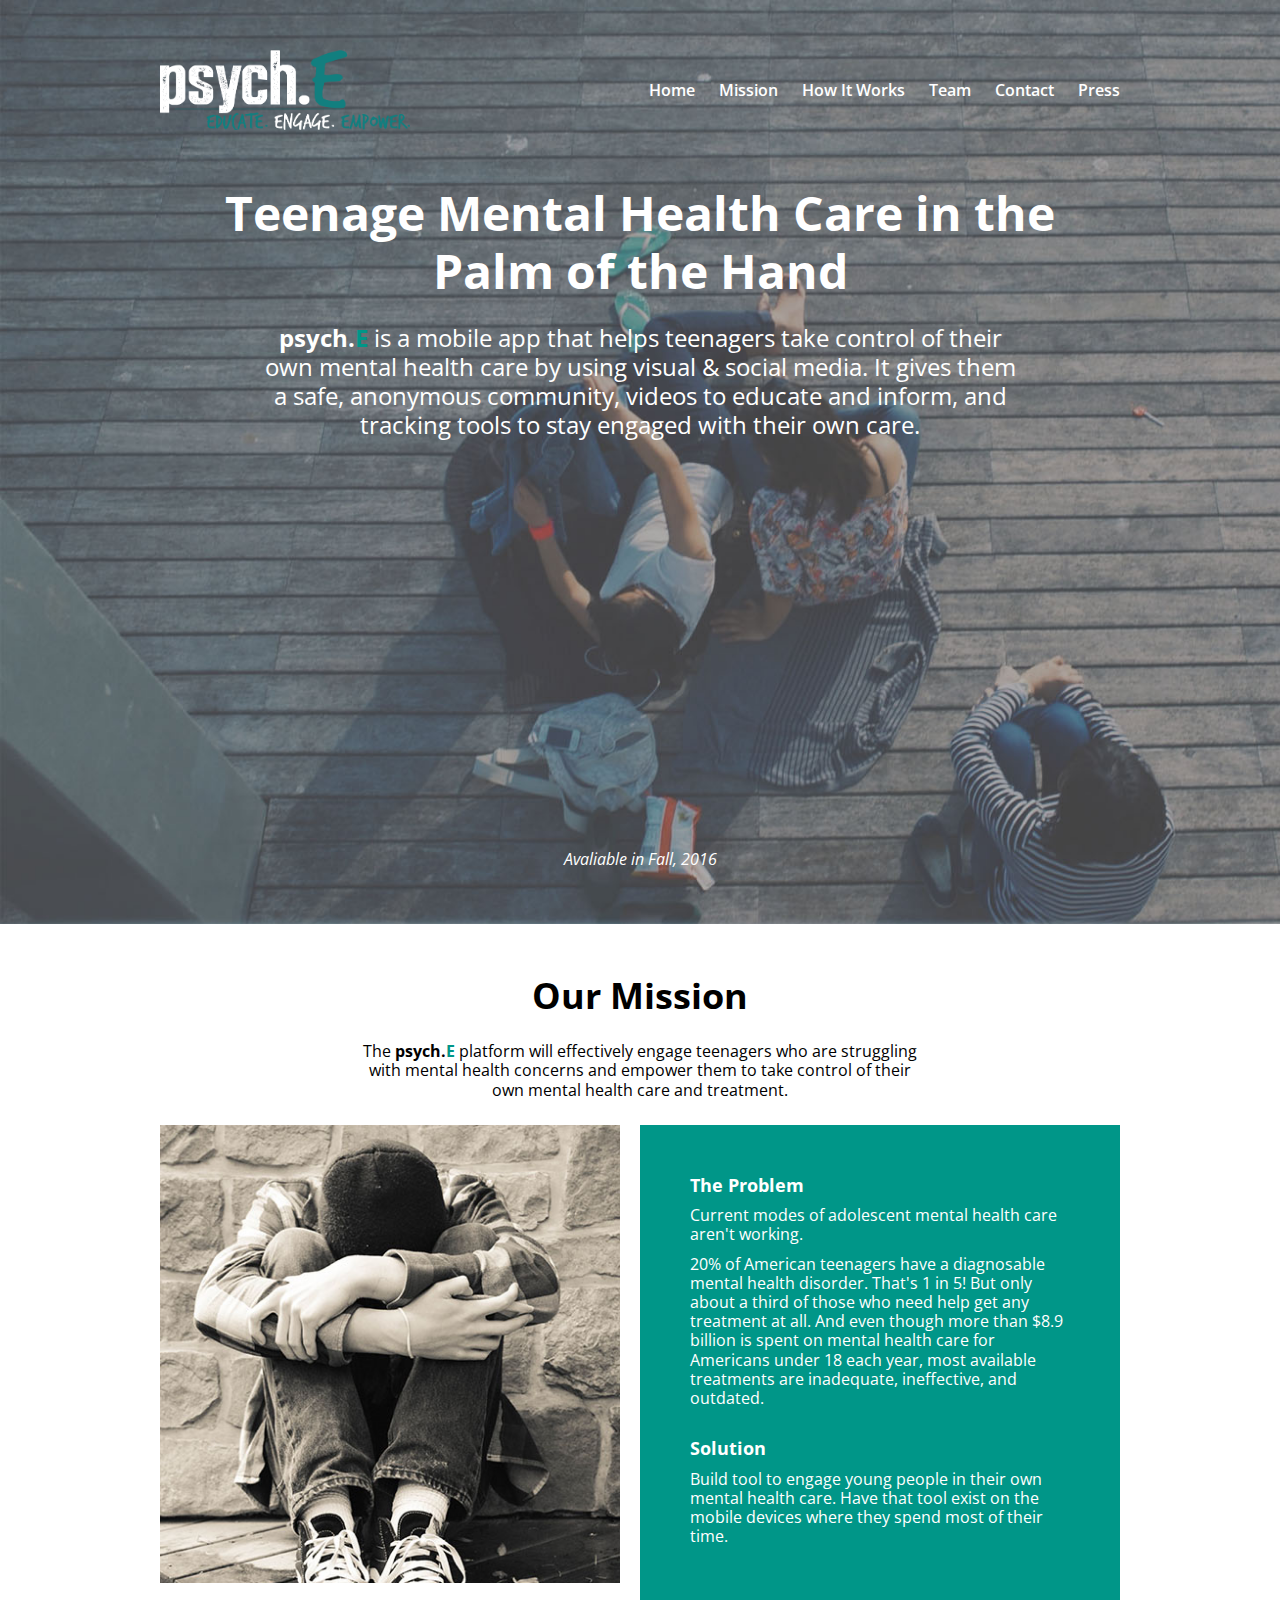
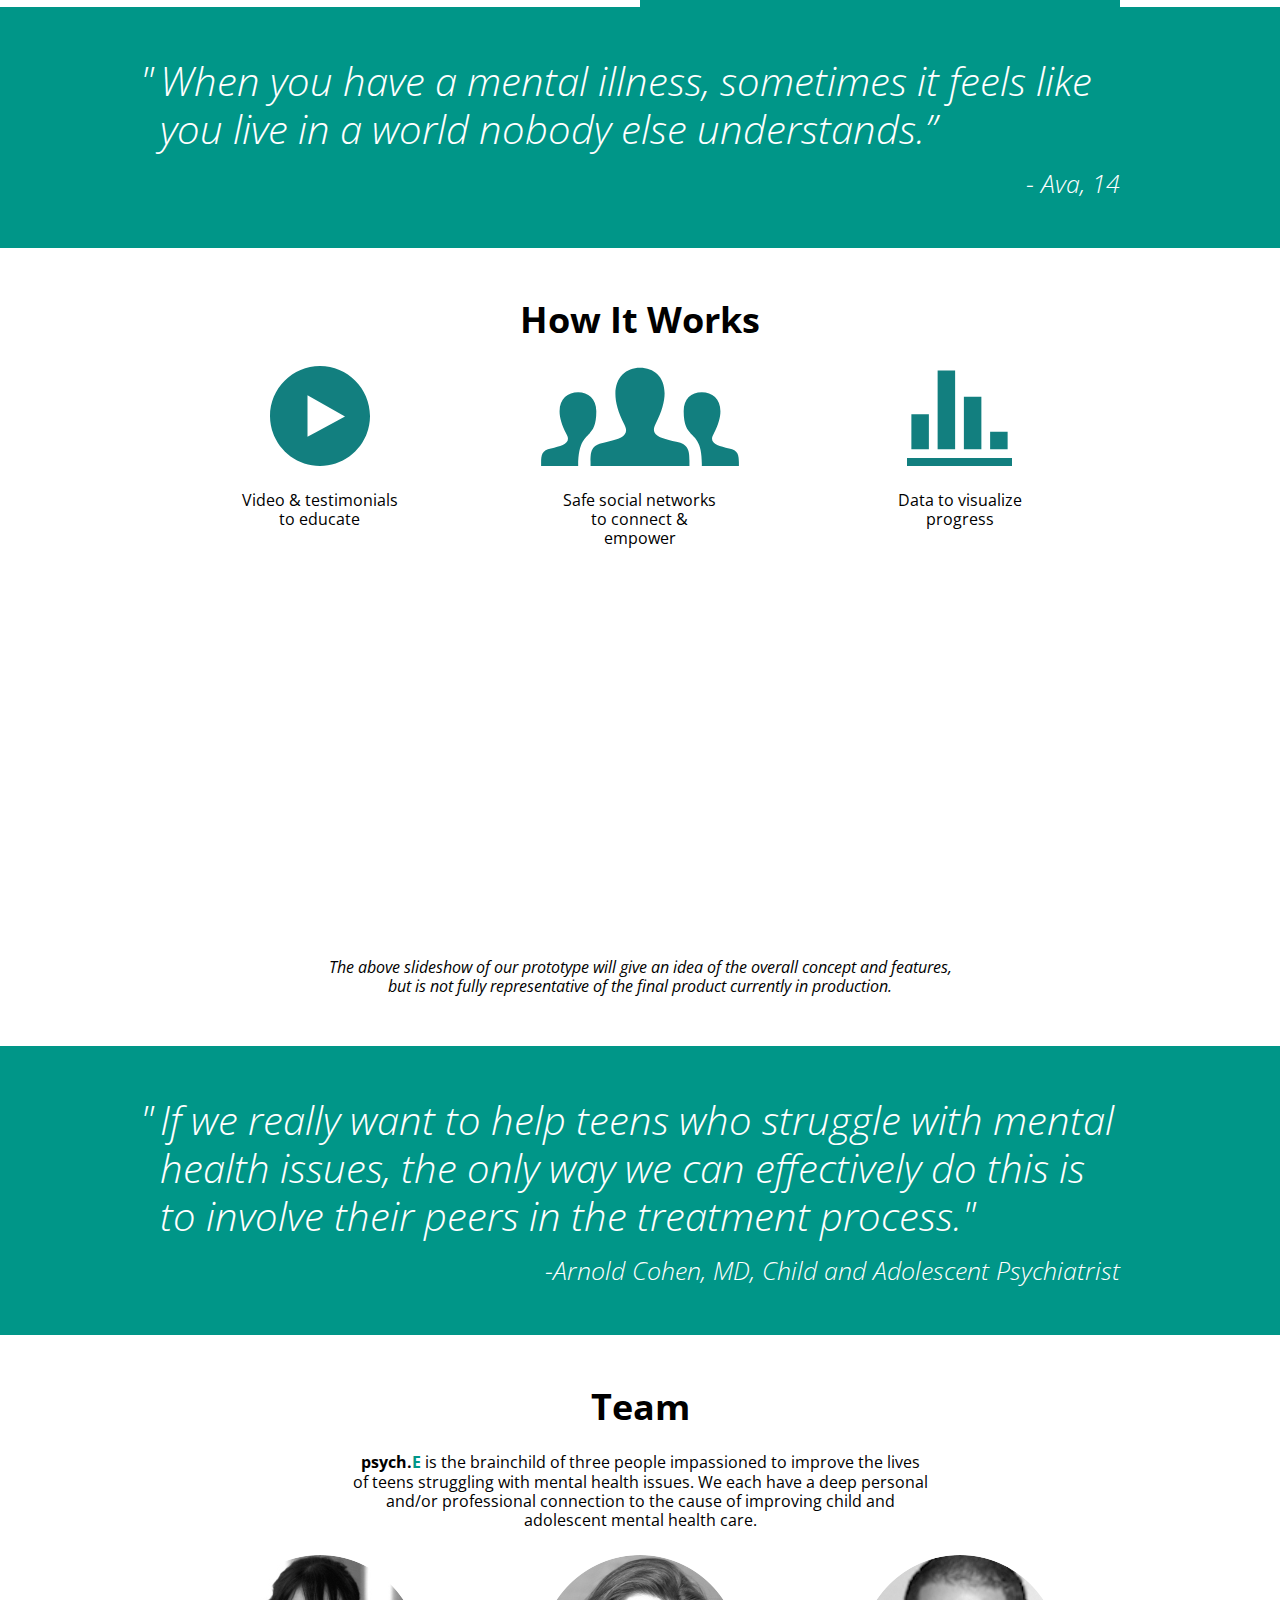
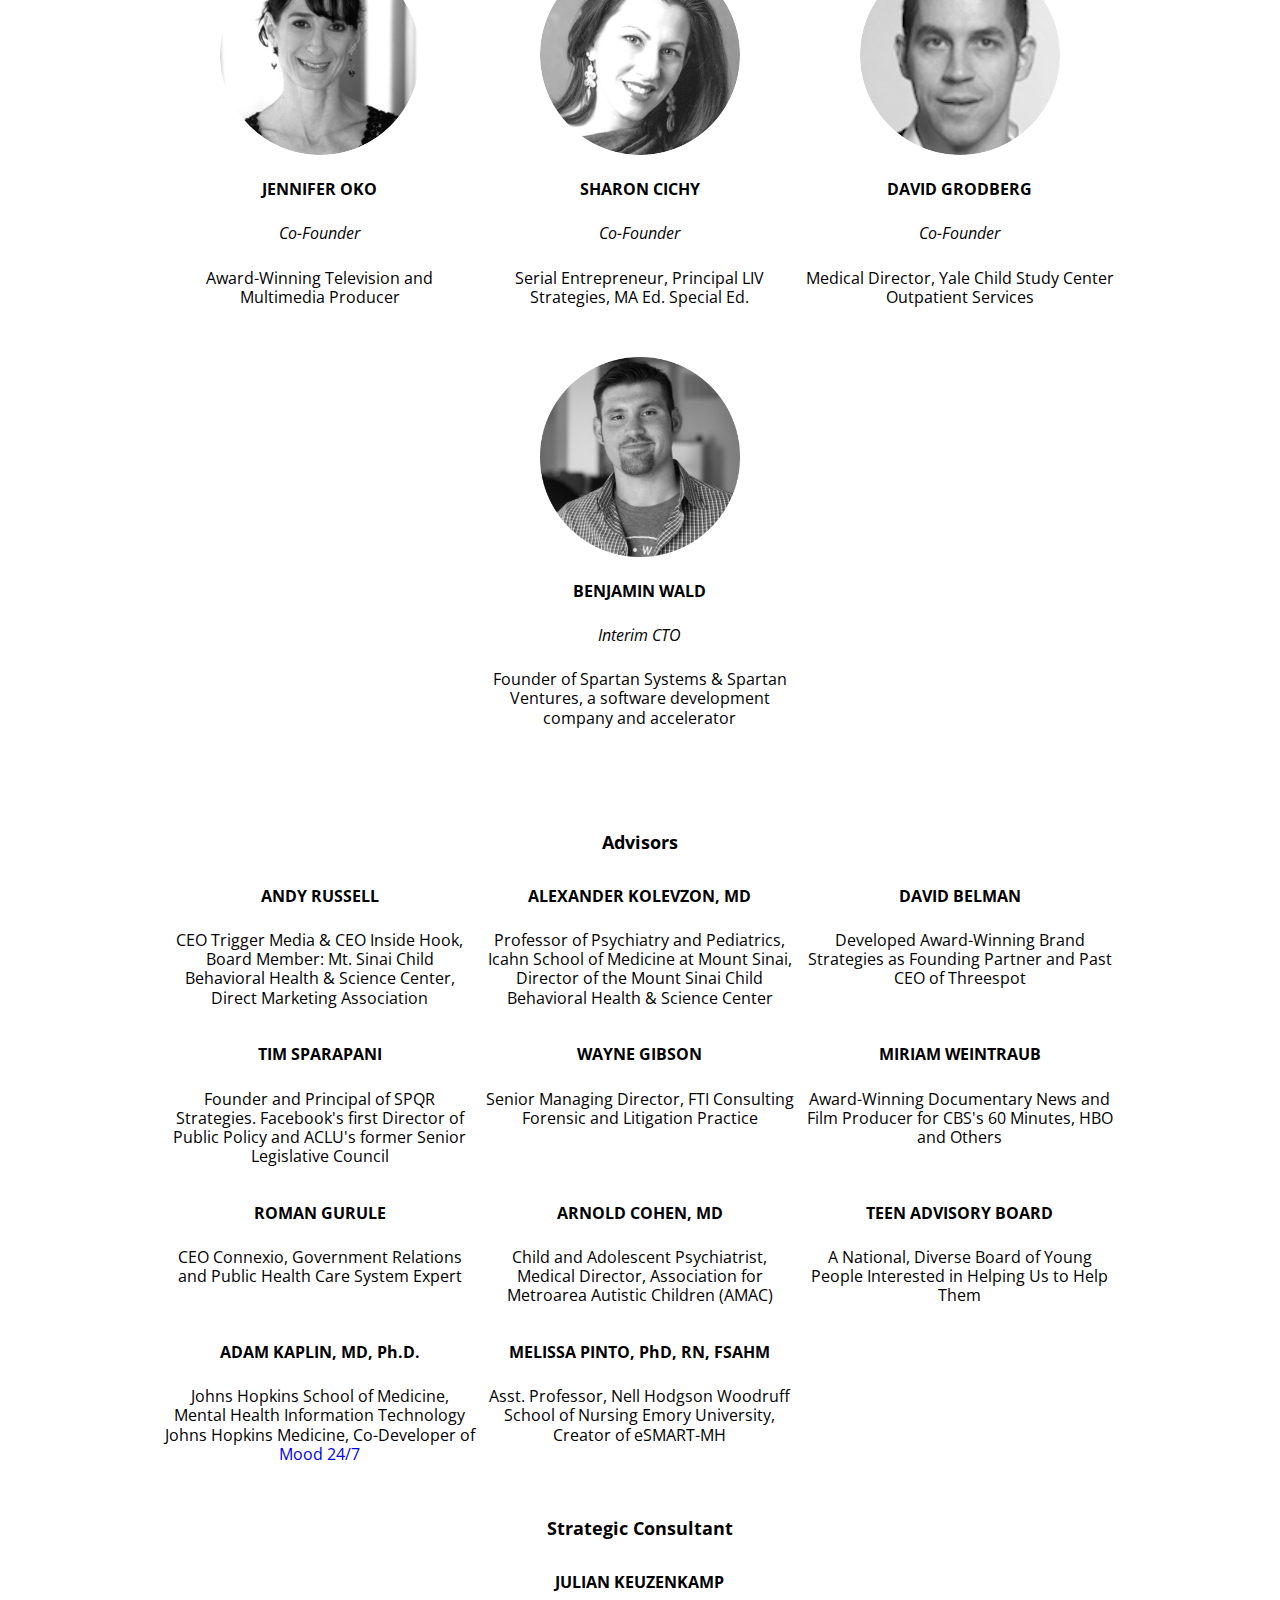
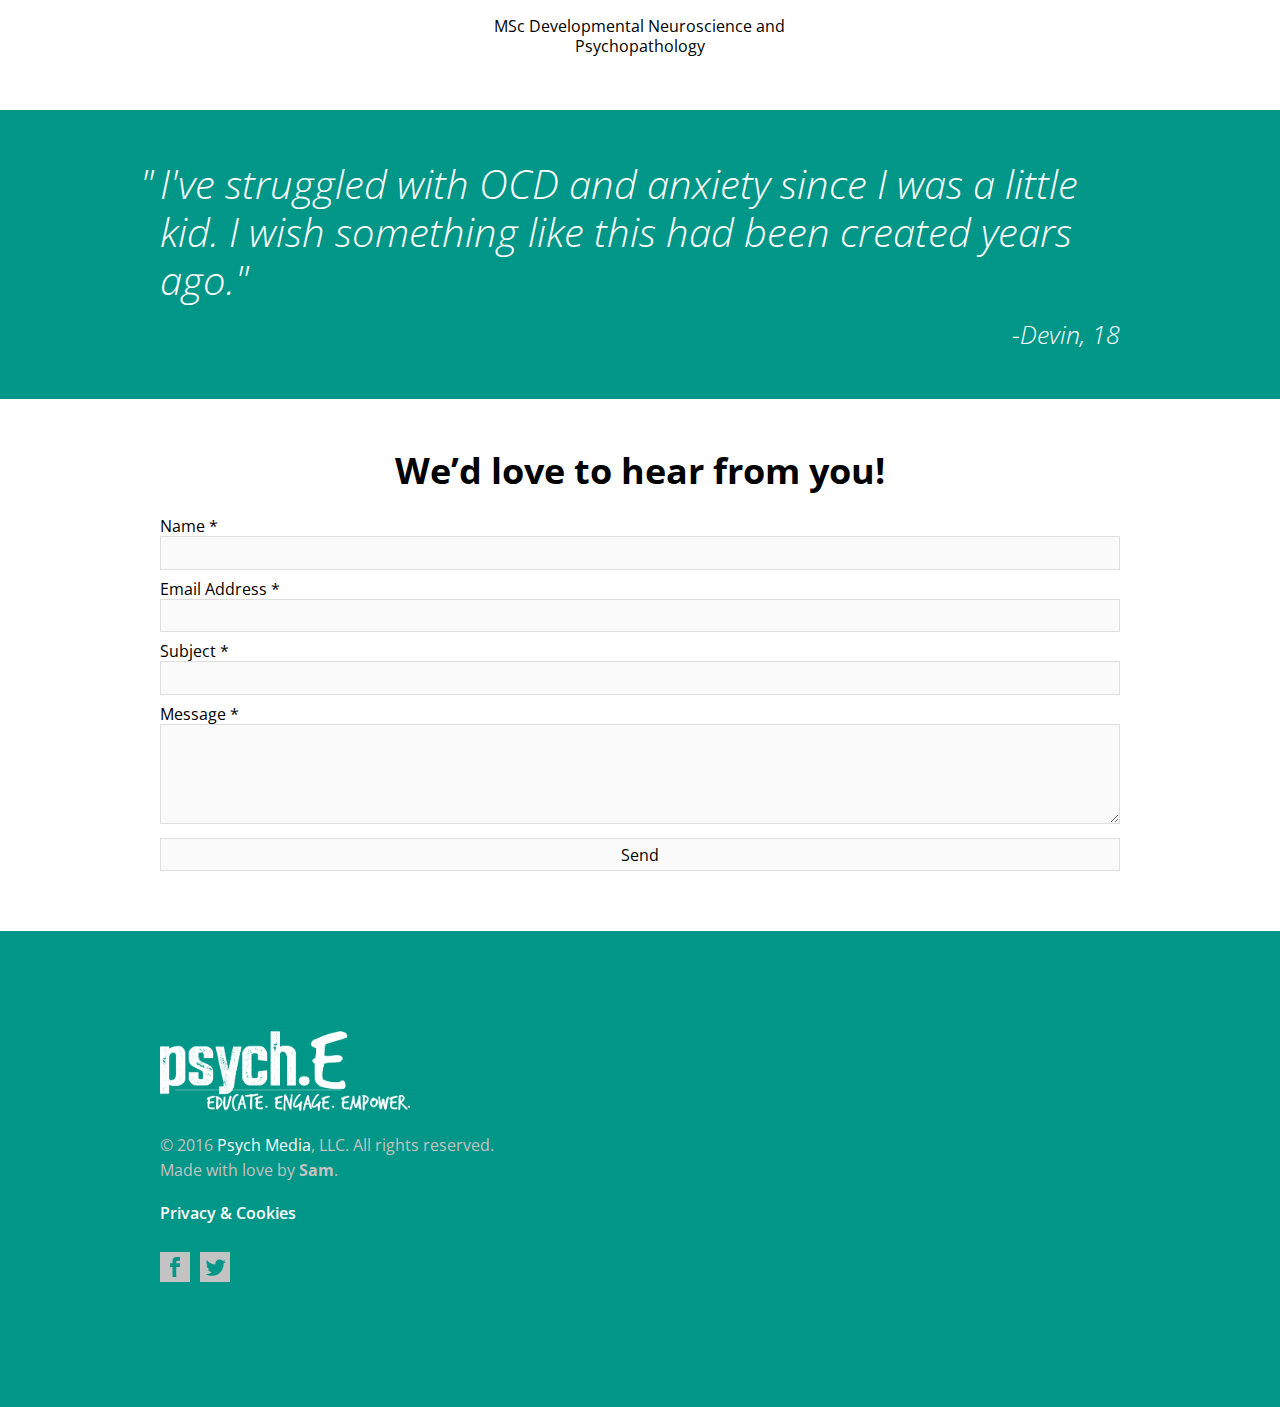
==== commit 5ca707c8: "updated video" ====
--- a/index.html
+++ b/index.html
@@ -111,9 +111,9 @@
   				</div>
   			</div>
   			<div class="video">
-  				<iframe src="https://player.vimeo.com/video/141948654?color=009688" width="634" height="356" frameborder="0" webkitallowfullscreen mozallowfullscreen allowfullscreen></iframe>
-  			</div>
-  			<div class="undercaption">The above video of our rough mockups will give an idea of the overall concept and features, but is <b>not fully representative</b> of the final product currently in production.</div>
+  				<iframe src="https://player.vimeo.com/video/189067260?color=009688" width="634" height="356" frameborder="0" webkitallowfullscreen mozallowfullscreen allowfullscreen></iframe>					
+  			</div>
+  			<div class="undercaption">The above slideshow of our prototype will give an idea of the overall concept and features, but is not fully representative of the final product currently in production.</div>
   		</div>
   	</div>
   	<div class="quote">
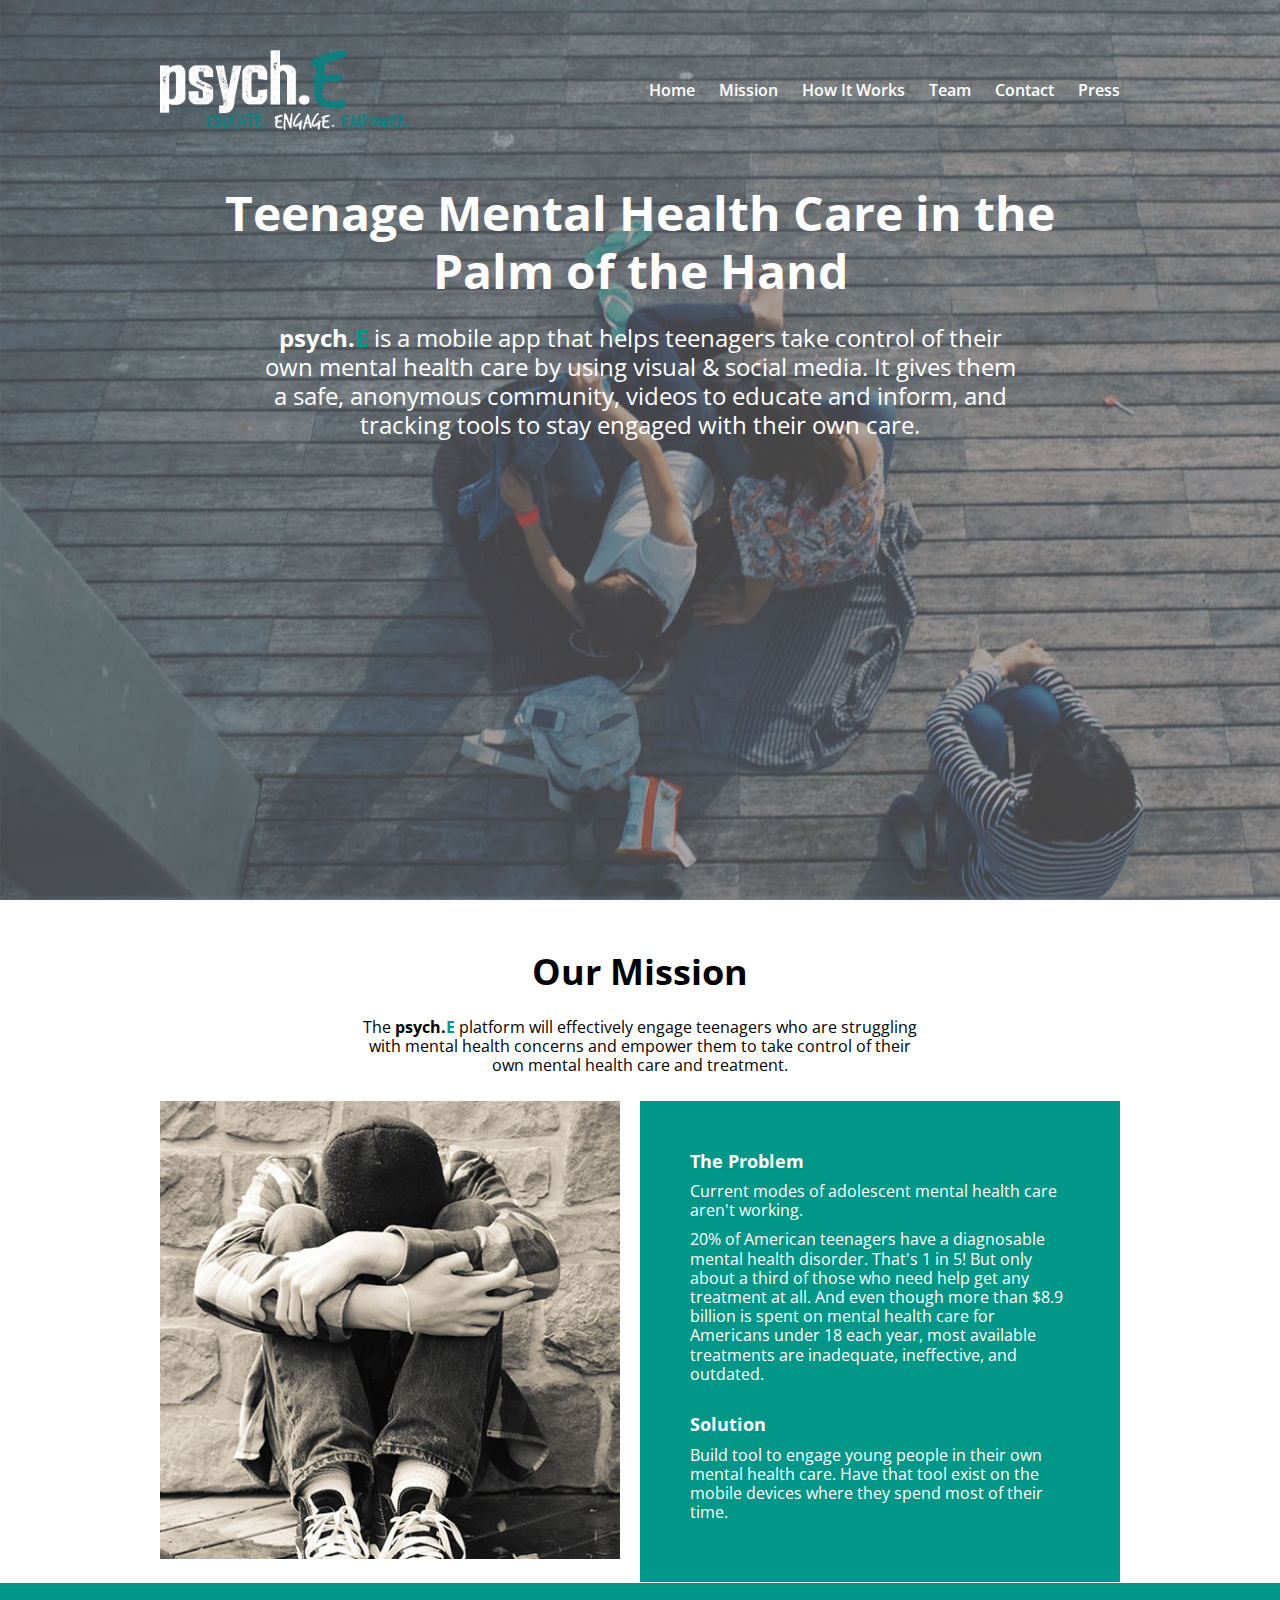
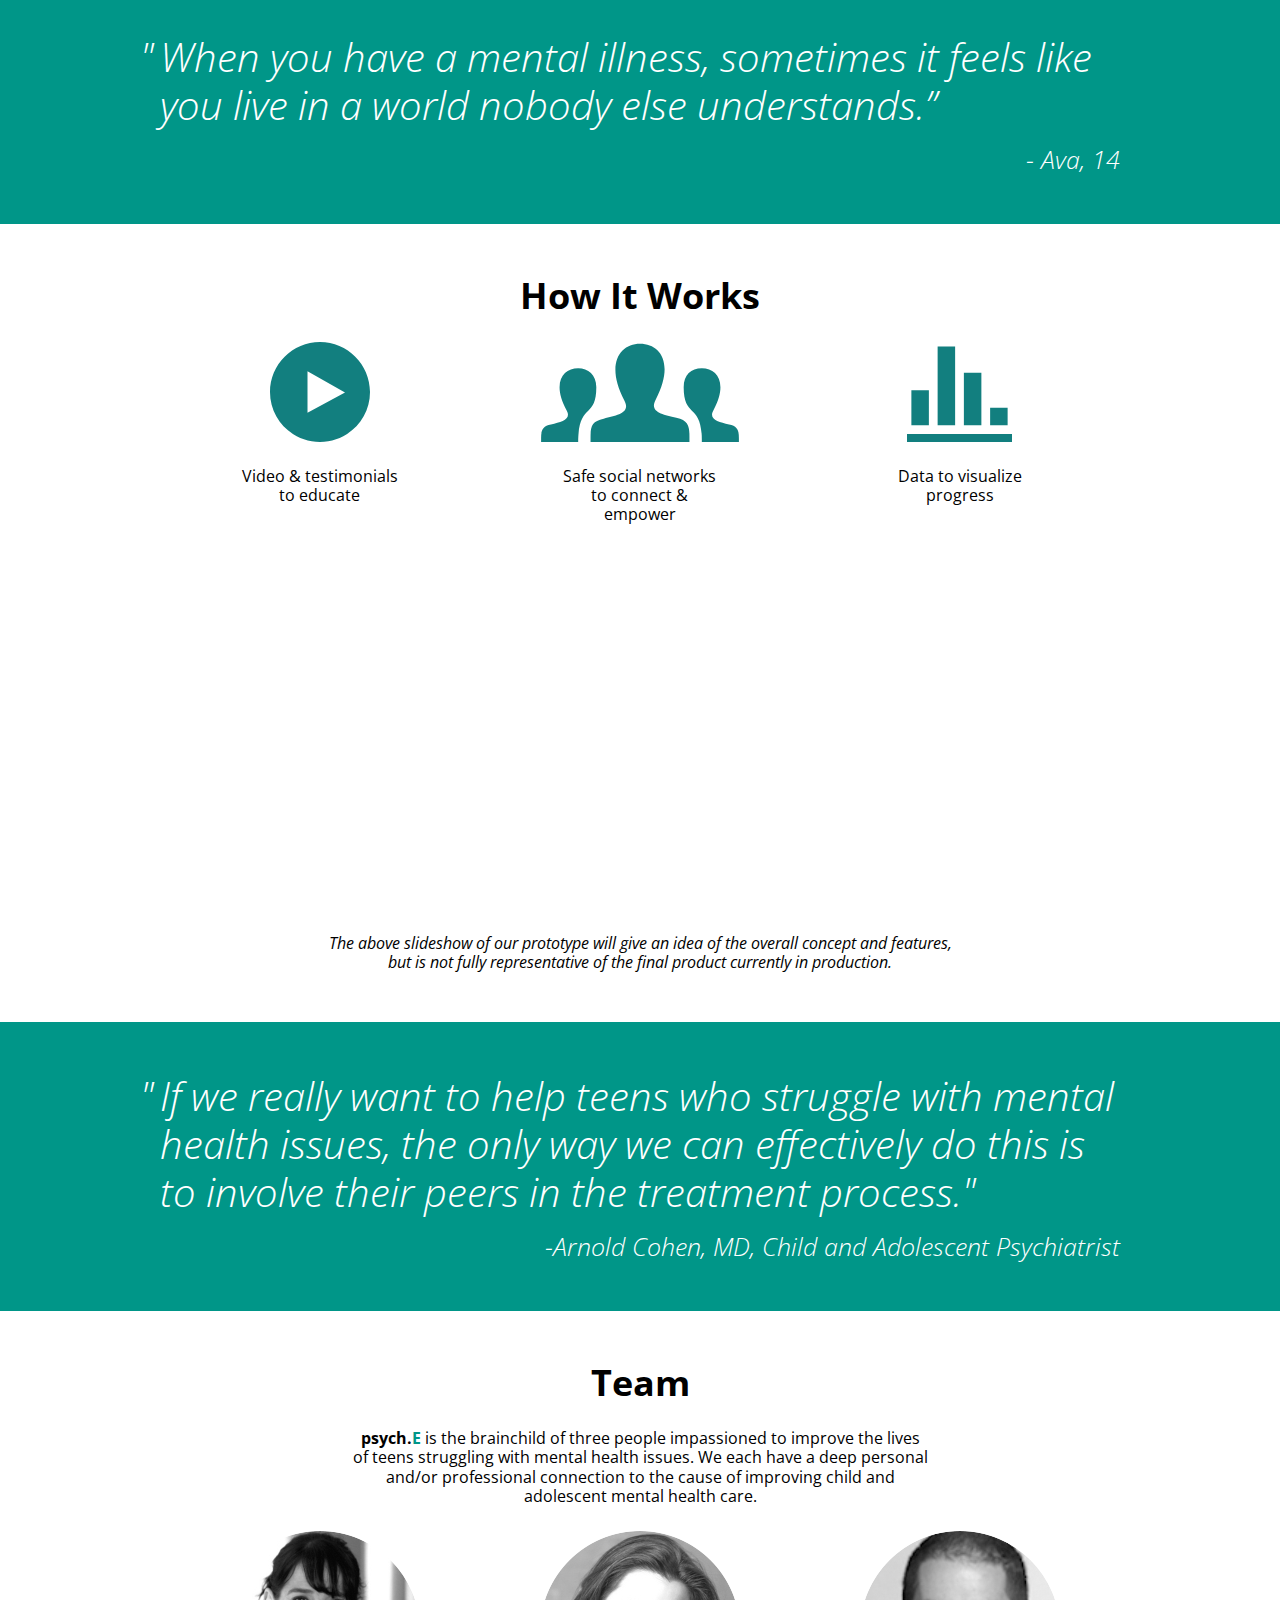
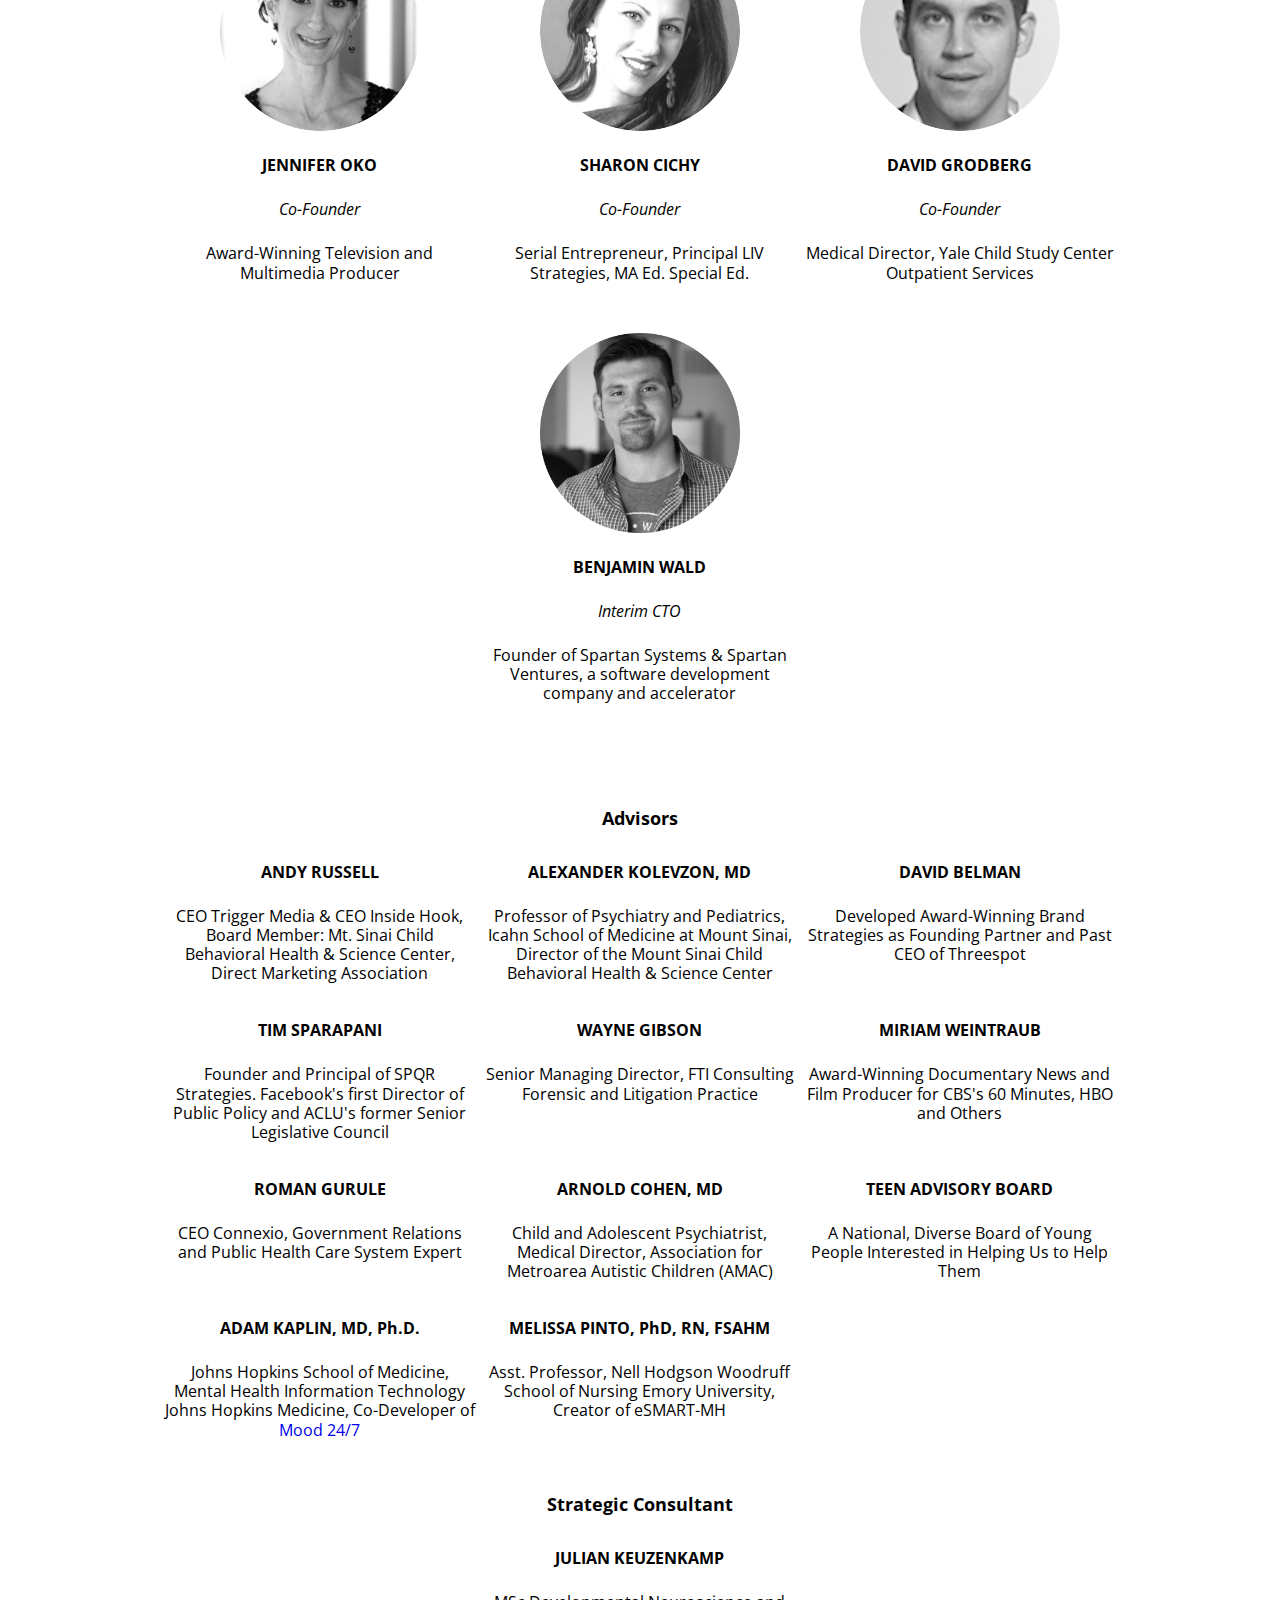
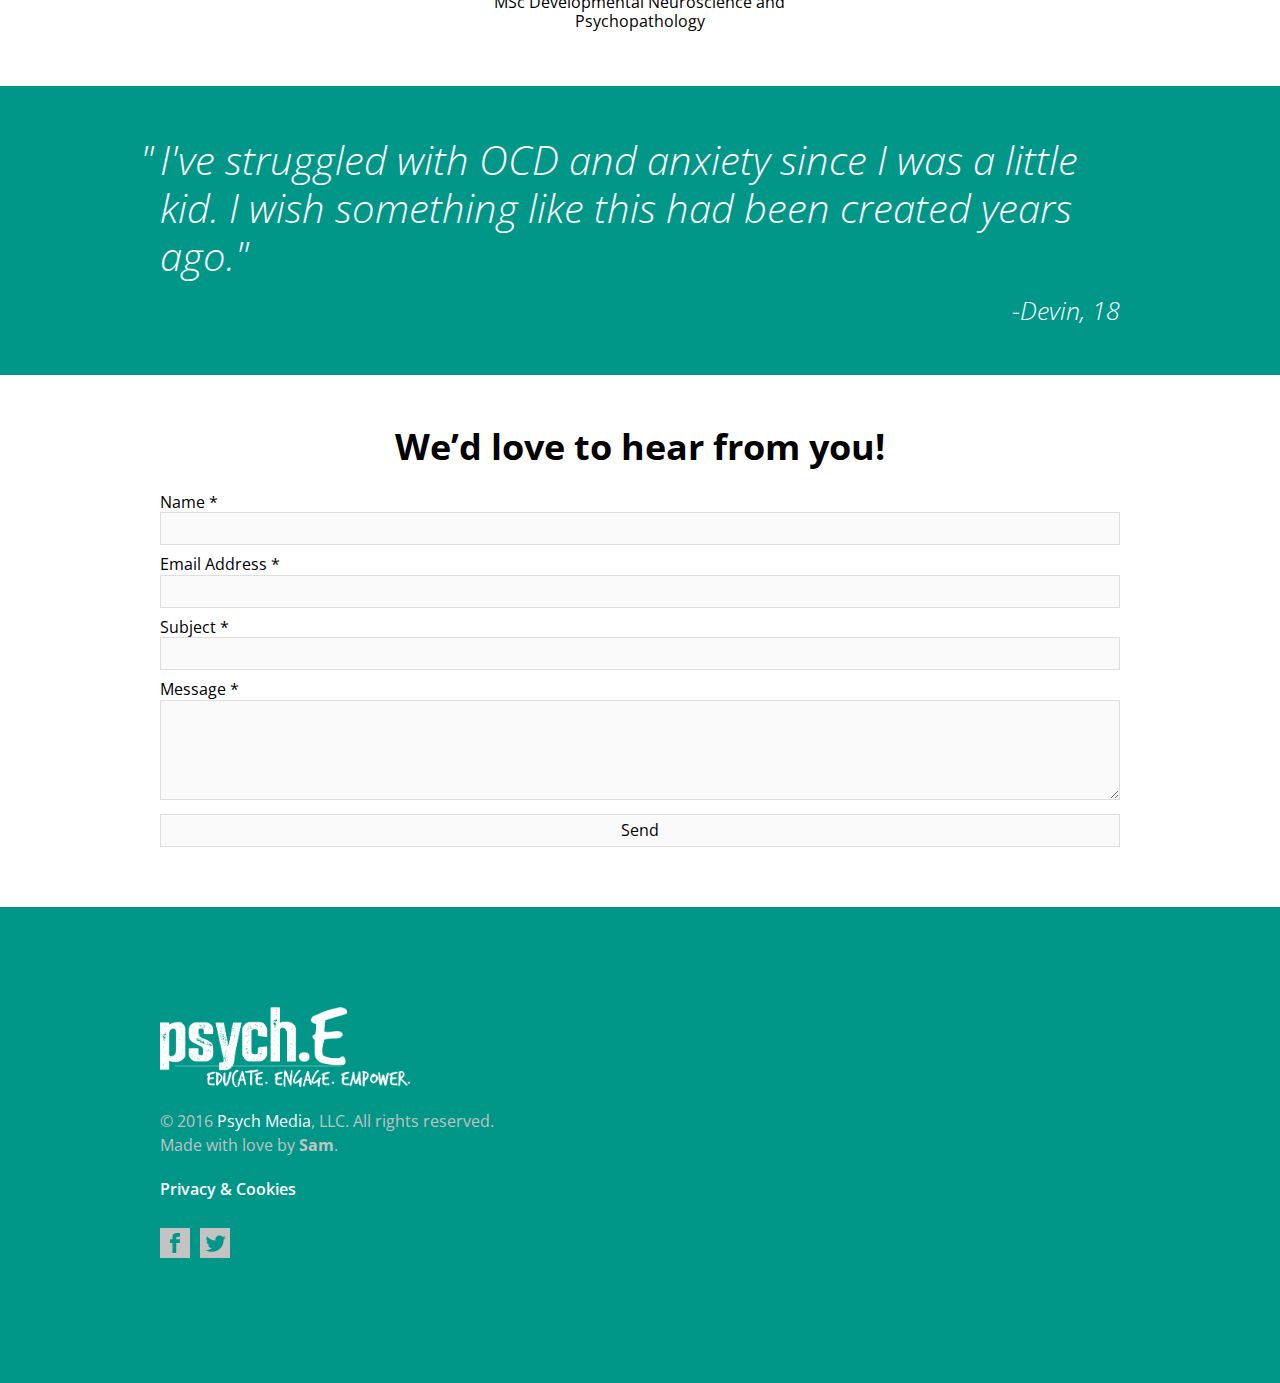
==== commit fde92221: "Update index.html" ====
--- a/index.html
+++ b/index.html
@@ -56,7 +56,7 @@
   				<iframe src="https://player.vimeo.com/video/153706410?color=009688" width="634" height="356" frameborder="0" webkitallowfullscreen mozallowfullscreen allowfullscreen></iframe>
   			</div>
   			<div class="contribute">
-  				<div class="avaliable">Avaliable in Fall, 2016</div>
+  				<!--div class="avaliable">Avaliable in Fall, 2016</div-->
   				<!--a href="http://igg.me/at/CzZ2Y3ZQpVw/x/13304532" target="_blank" class="contribute-button">Contribute Now</a>
   				<div class="indiegogo"></div-->
   			</div>
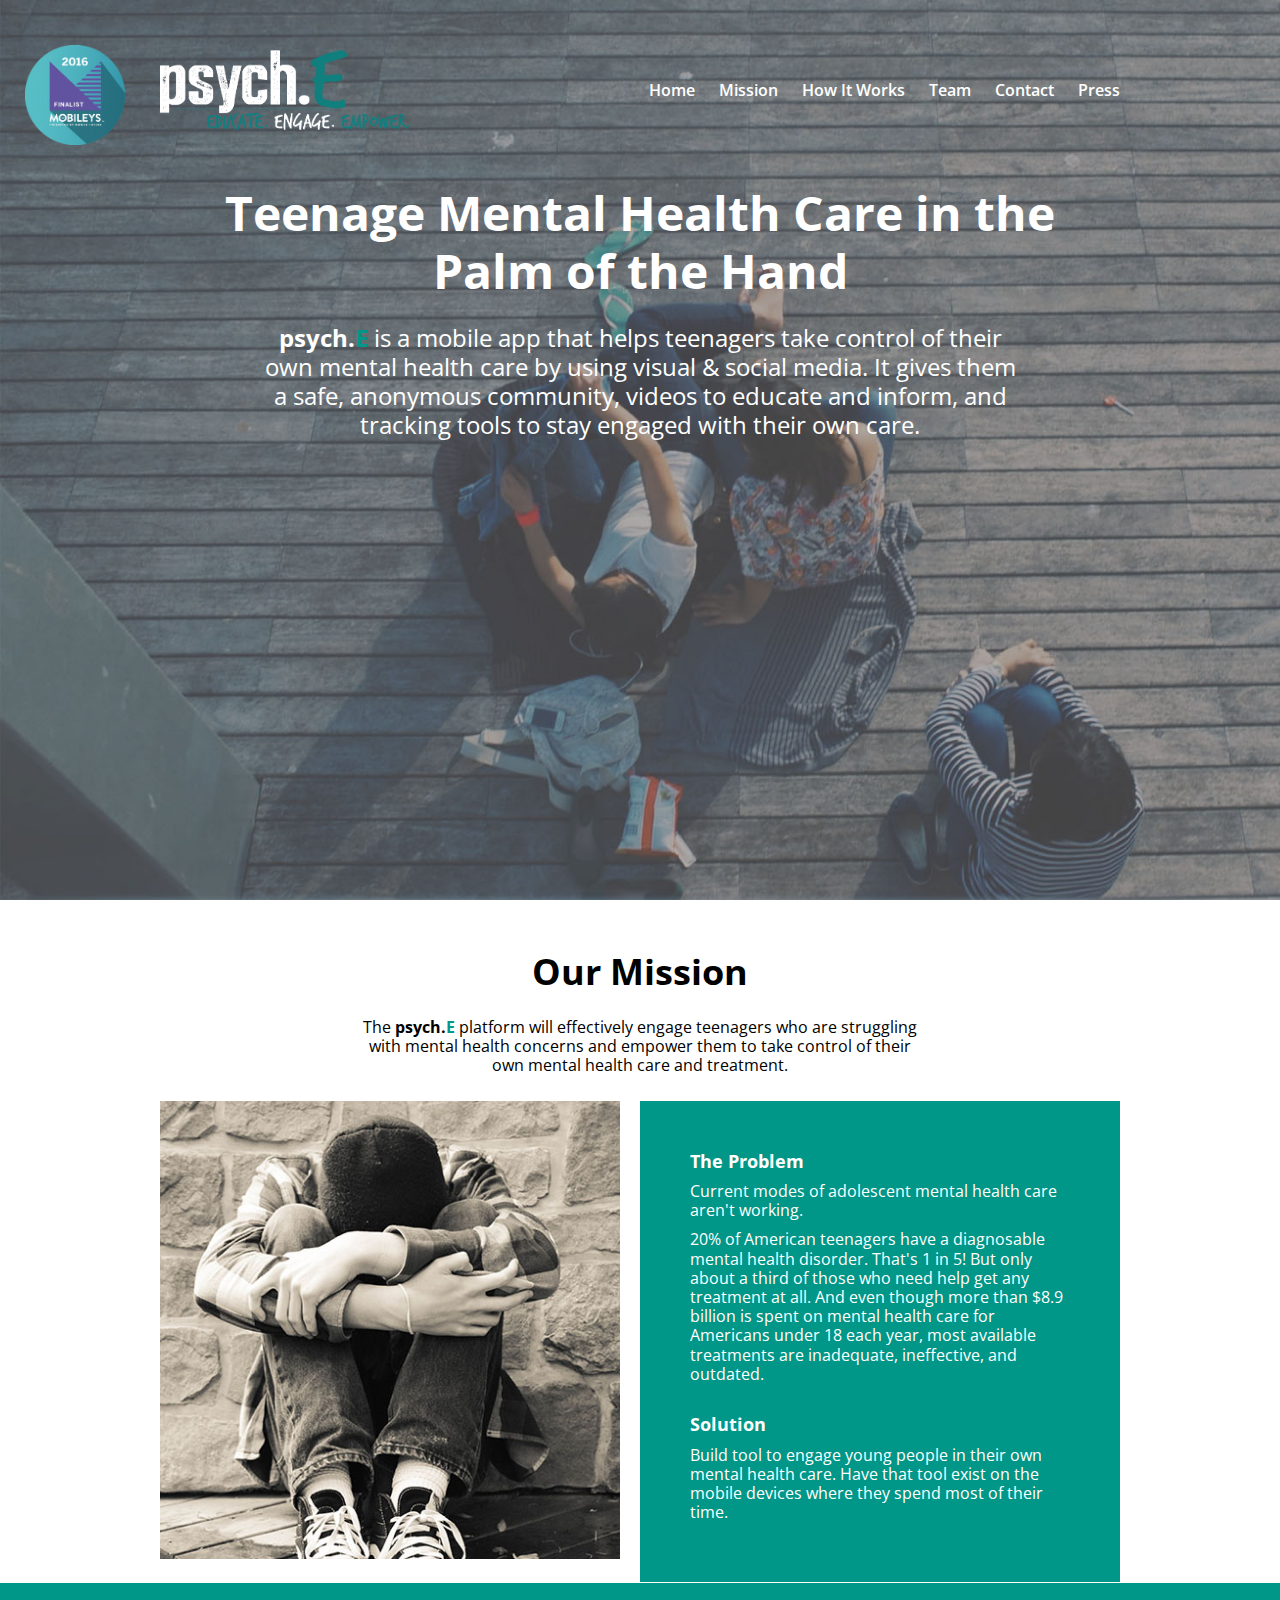
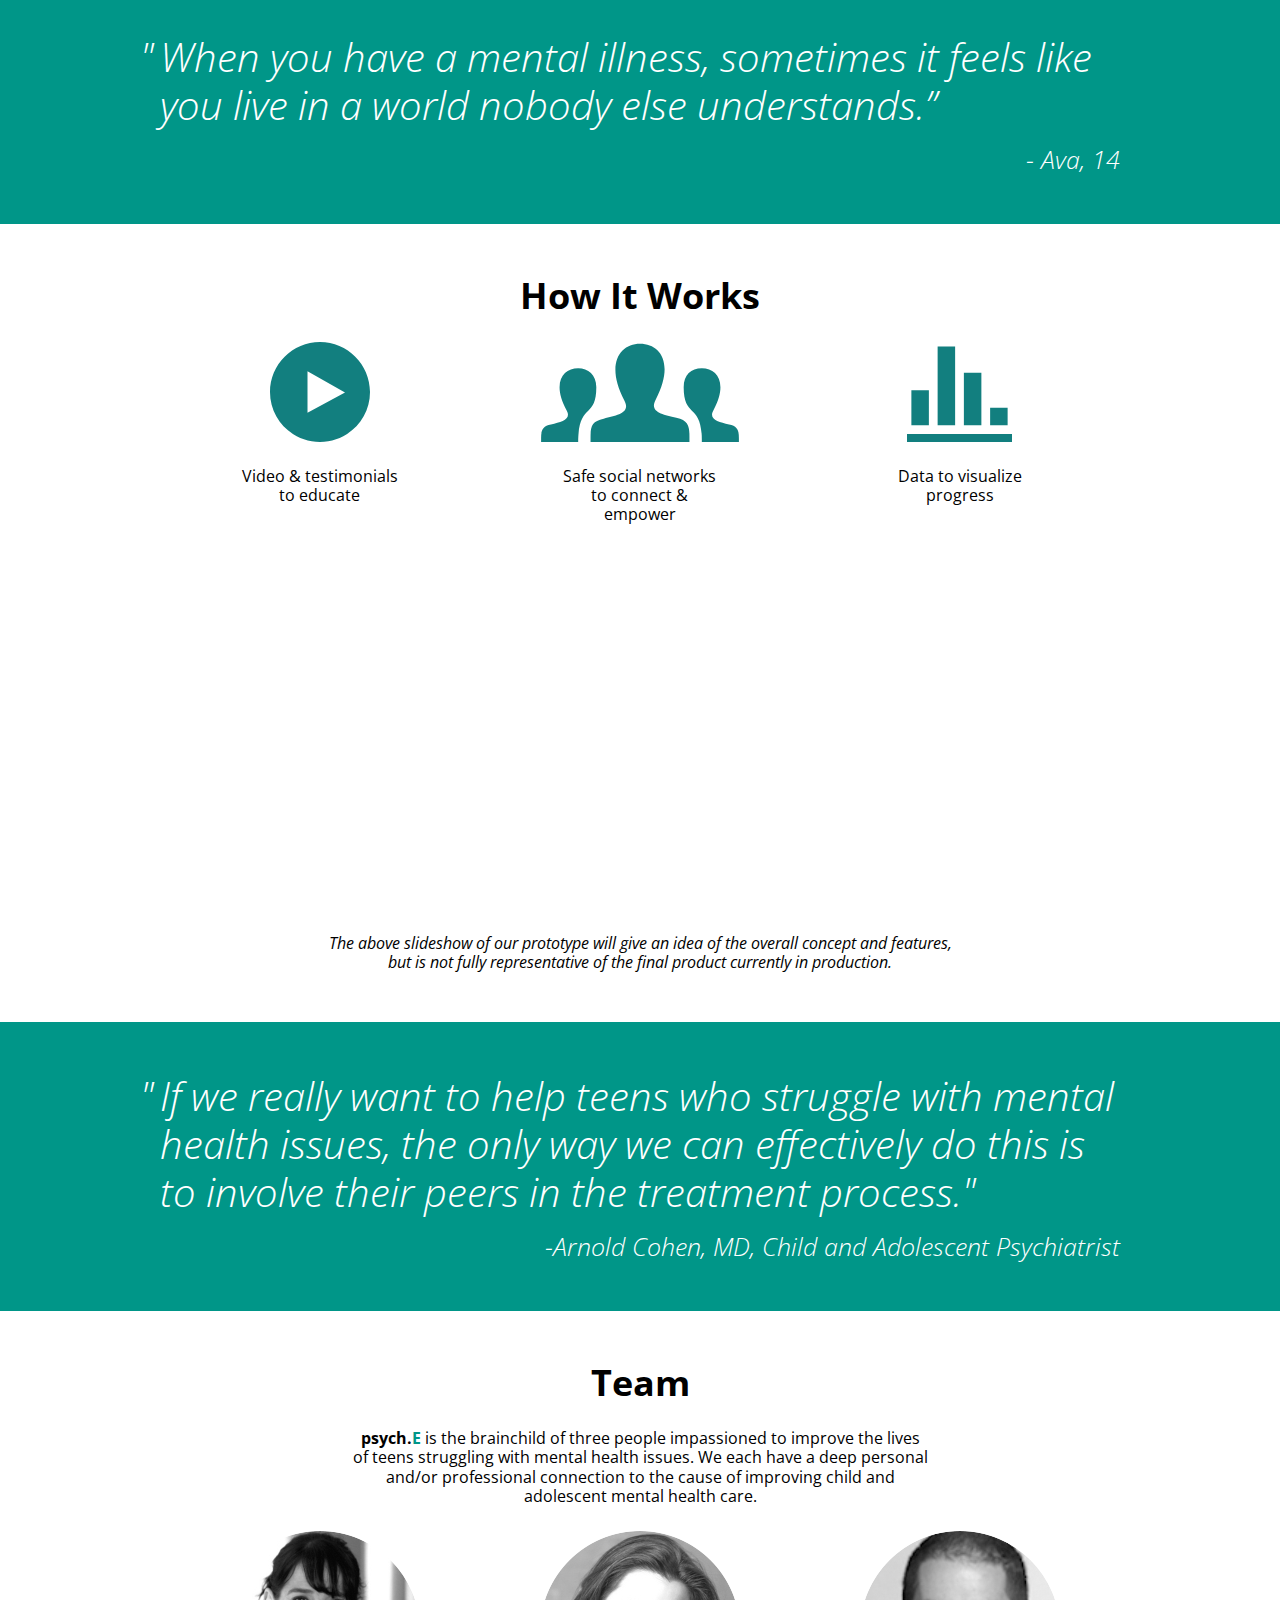
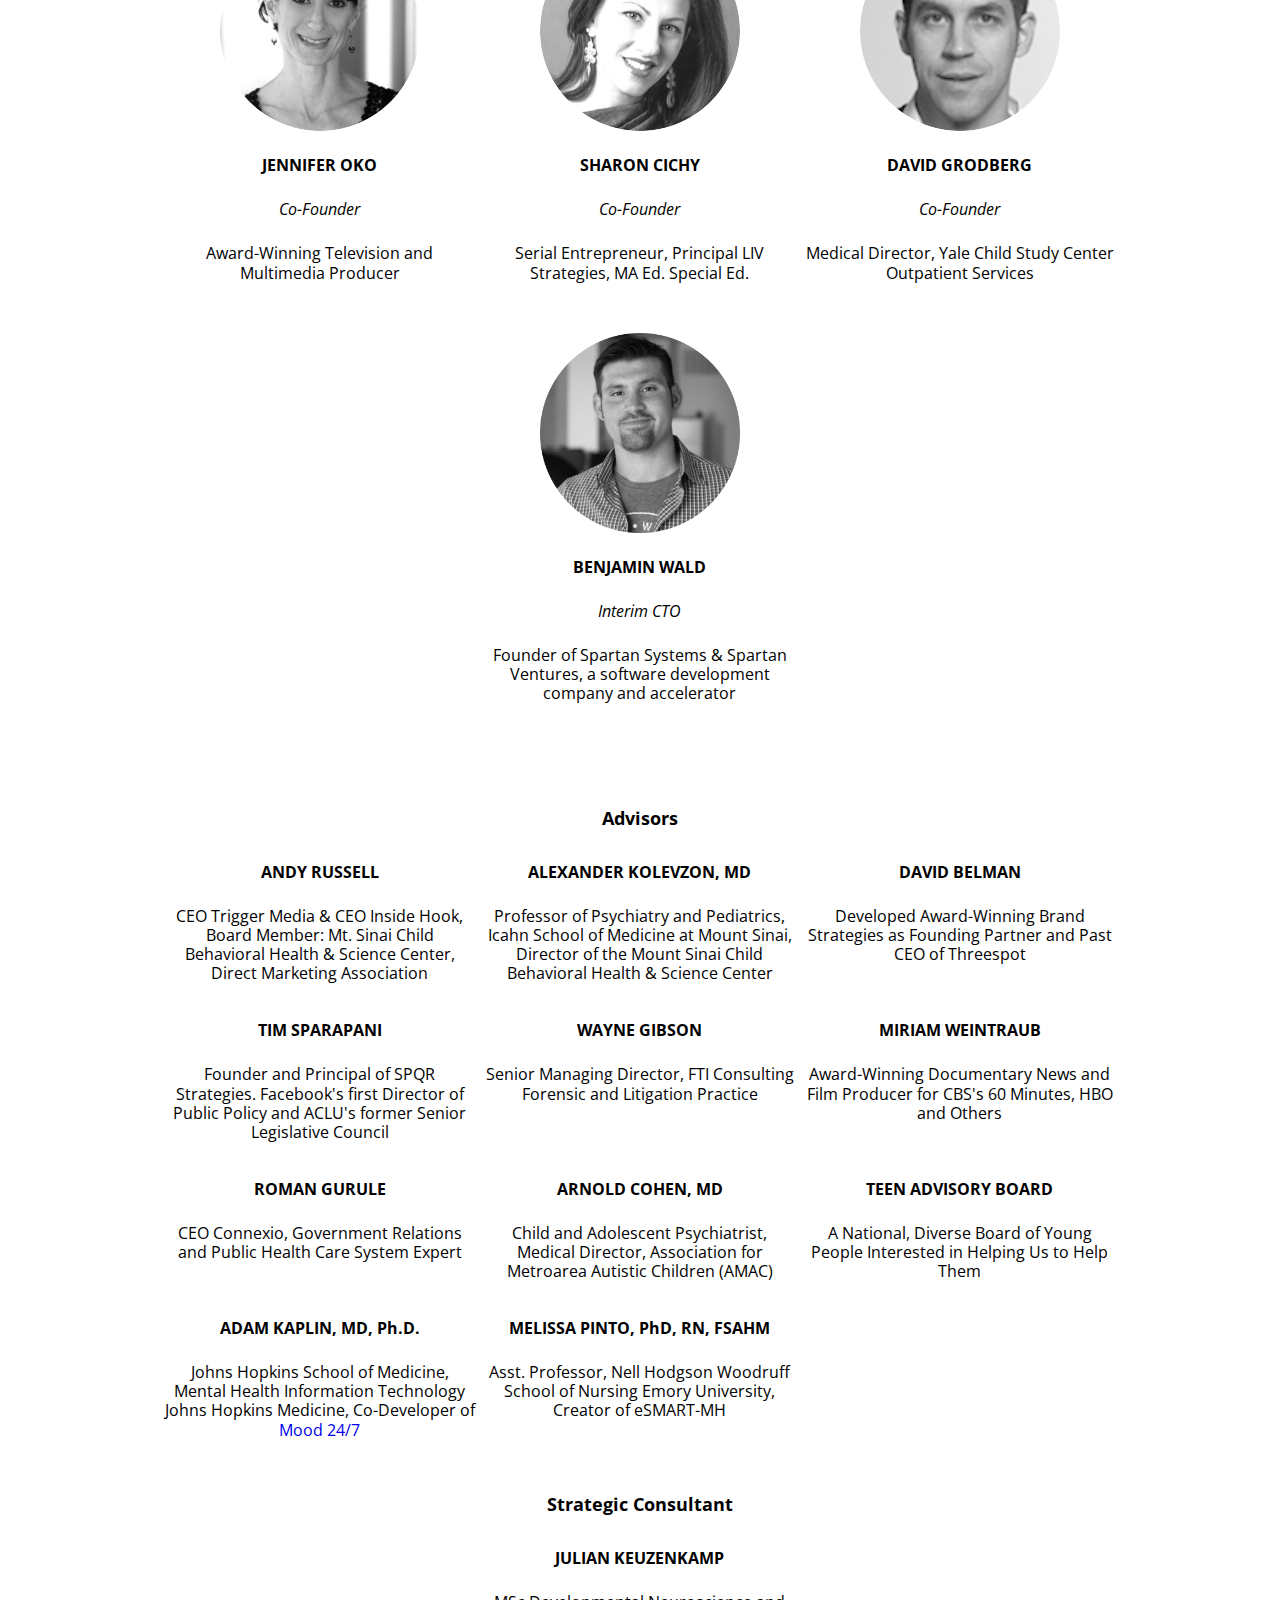
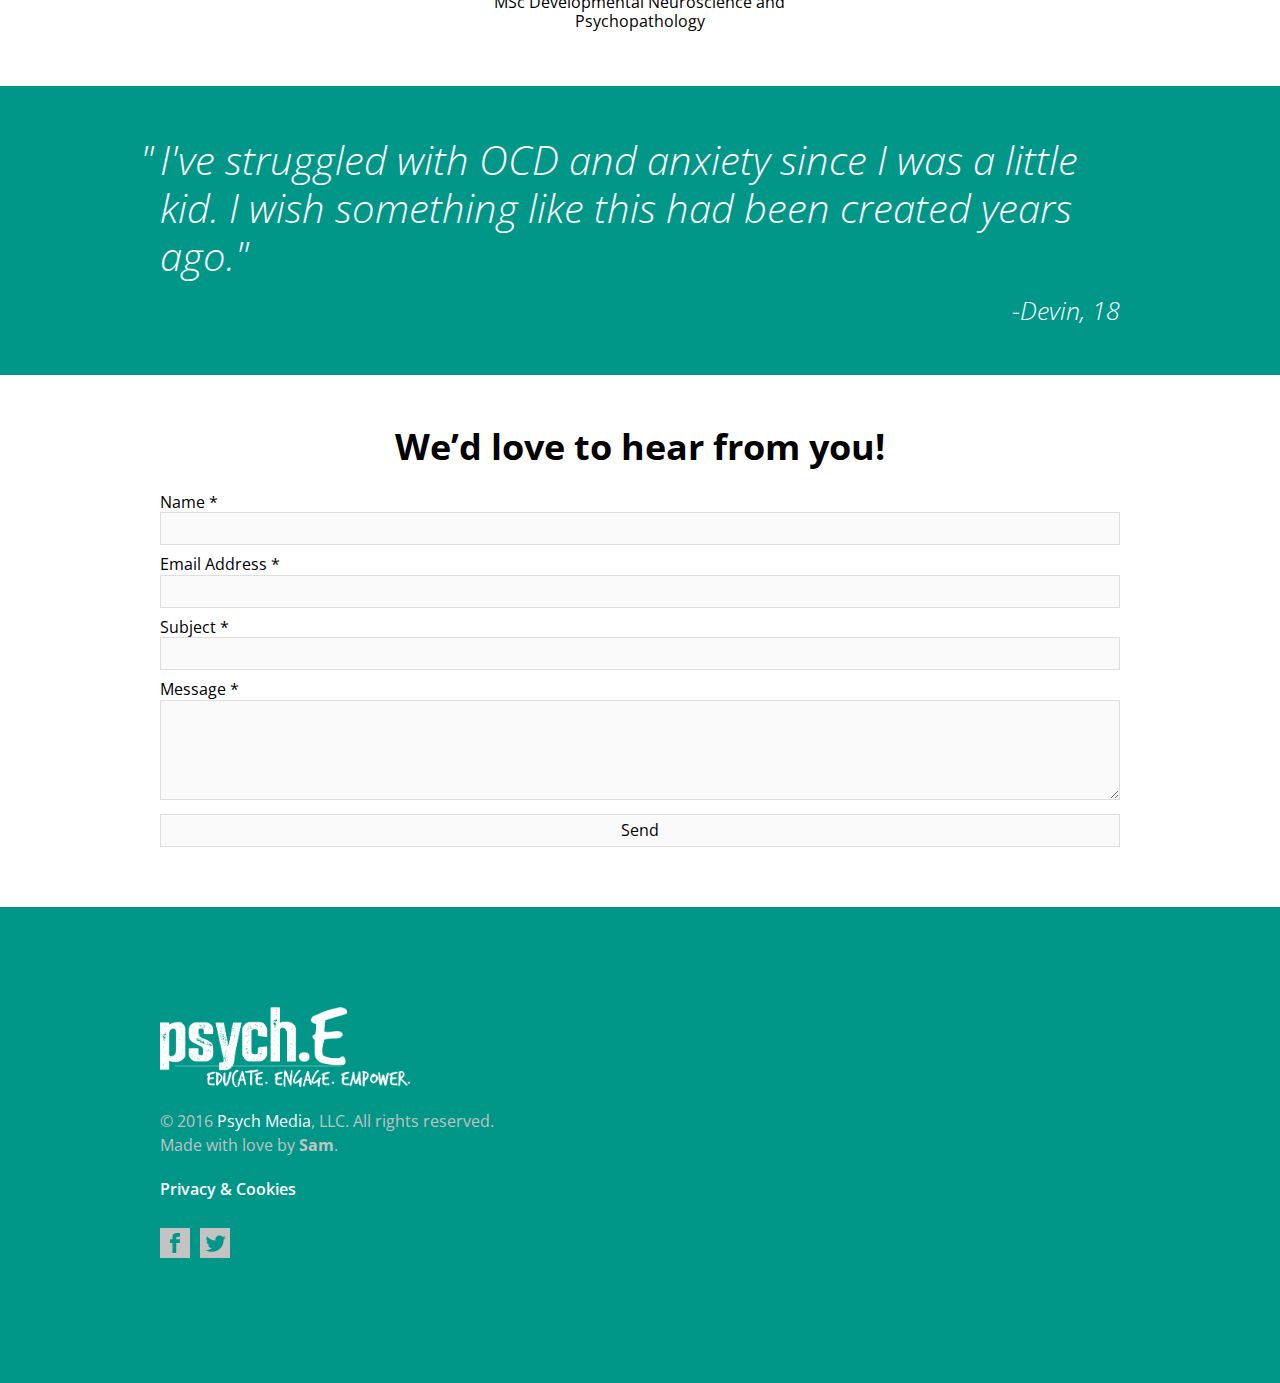
==== commit 90704cd5: "added badge" ====
--- a/index.html
+++ b/index.html
@@ -22,6 +22,8 @@
 	  js.src = "//connect.facebook.net/en_US/sdk.js#xfbml=1&version=v2.5";
 	  fjs.parentNode.insertBefore(js, fjs);
 	}(document, 'script', 'facebook-jssdk'));</script>
+	<div class="badge-finalists">
+	</div>
   	<div class="screen-1 main">
   		<div class="wrapper">
   			<div class="header">
--- a/css/main.css
+++ b/css/main.css
@@ -1,3 +1,873 @@
-@import url(https://fonts.googleapis.com/css?family=Open+Sans:600,700,400italic,400,300italic,600italic);html,body,div,span,applet,object,iframe,h1,h2,h3,h4,h5,h6,p,blockquote,pre,a,abbr,acronym,address,big,cite,code,del,dfn,em,img,ins,kbd,q,s,samp,small,strike,strong,sub,sup,tt,var,b,u,i,center,dl,dt,dd,ol,ul,li,fieldset,form,label,legend,table,caption,tbody,tfoot,thead,tr,th,td,article,aside,canvas,details,embed,figure,figcaption,footer,header,hgroup,menu,nav,output,ruby,section,summary,time,mark,audio,video,svg{margin:0;padding:0;border:0;font:inherit;font-family:'Open Sans', sans-serif;box-sizing:border-box;position:relative;-webkit-tap-highlight-color:transparent}article,aside,details,figcaption,figure,footer,header,hgroup,menu,nav,section{display:block}ol,ul{list-style:none}blockquote,q{quotes:none}blockquote:before,blockquote:after,q:before,q:after{content:'';content:none}table{border-spacing:0}input,button{outline:none}*{box-sizing:border-box}input,textarea{font-family:"Open Sans", sans-serif}.col-1-12,.col-2-12,.col-3-12,.col-4-12,.col-5-12,.col-6-12,.col-7-12,.col-8-12,.col-9-12,.col-10-12,.col-11-12,.col-full{float:left;height:inherit}.col-1-12{width:8.33333%}.col-2-12{width:16.66667%}.col-3-12{width:25%}.col-4-12{width:33.33333%}.col-5-12{width:41.66667%}.col-6-12{width:50%}.col-7-12{width:58.33333%}.col-8-12{width:66.66667%}.col-9-12{width:75%}.col-10-12{width:83.33333%}.col-11-12{width:91.66667%}.col-full{width:100%}.offset-1-12{margin-left:8.33333%}.offset-2-12{margin-left:16.66667%}.offset-3-12{margin-left:25%}.offset-4-12{margin-left:33.33333%}.offset-5-12{margin-left:41.66667%}.offset-6-12{margin-left:50%}.offset-7-12{margin-left:58.33333%}.offset-8-12{margin-left:66.66667%}.offset-9-12{margin-left:75%}.offset-10-12{margin-left:83.33333%}.offset-11-12{margin-left:91.66667%}.row{width:100%;display:inline-block}html,body{height:100%;width:100%;line-height:1.2;font-family:'Open Sans', sans-serif}a{text-decoration:none}a:hover{border-bottom:2px solid #fff}b{font-weight:700}h1{font-size:48px;font-weight:700}@media only screen and (max-width: 980px){h1{font-size:36px}}h2{font-size:36px;font-weight:700;text-align:center}h3{font-size:18px;font-weight:700}.wrapper{max-width:960px;min-width:960px;margin:0 auto}@media only screen and (max-width: 980px){.wrapper{max-width:100%;min-width:100%;padding-left:20px;padding-right:20px}}@media only screen and (max-width: 980px){.full-mob{width:100%}}.hide-full{display:none}@media only screen and (max-width: 980px){.hide-full{display:block}}@media only screen and (max-width: 980px){.hide-mob{display:none}}.main-press{height:auto;width:100%;background-size:cover}.main-press .nav a{color:black}.main-press .nav a:hover{border-bottom:2px solid black}.main{height:auto;width:100%;background-image:url(../images/mainbg.jpg);background-size:cover;color:#fff}.main .description{font-size:24px;text-align:center;width:80%;margin:0 auto;margin-bottom:25px}@media only screen and (max-width: 980px){.main .description{width:100%}}.main .video{margin-bottom:25px}@media only screen and (max-width: 980px){.main .video{width:100%}.main .video iframe{width:100%}}.main .contribute{padding-bottom:50px}.main .avaliable{text-align:center;font-style:italic;margin-bottom:5px}.main .contribute-button{display:block;height:40px;width:33%;text-align:center;margin:0 auto;text-transform:uppercase;color:#fff;background-color:#eb1478;line-height:40px;font-weight:700;border:none;margin-bottom:10px}.main .contribute-button:hover{background-color:#fa1681}@media only screen and (max-width: 980px){.main .contribute-button{min-width:280px}}.main .indiegogo{background-image:url(../images/indiegogo.png);background-size:95px 15px;width:95px;height:15px;margin:0 auto}.video{width:634px;margin:0 auto}@media only screen and (max-width: 980px){.video{width:100%}.video iframe{width:100%}}.name-1{font-weight:700}.name-1 .name-2{color:#009688}.header{padding-top:50px;margin-bottom:50px}@media only screen and (max-width: 980px){.header .col-3-12{width:calc(100% - 153px)}.header .col-9-12{width:153px}}nav{line-height:80px;text-align:right;font-weight:600}nav ul li{display:inline;margin-left:20px}nav ul li a{color:#fff}@media only screen and (max-width: 980px){.nav{position:relative;width:153px;height:25px;line-height:100%;margin-top:24px}.nav ul{width:153px;padding:5px 0;position:absolute;top:0;left:0;margin-top:-8px;background:#009688;z-index:20}.nav li{display:none;margin:0}.nav .current{display:block}.nav a{color:#fff !important;display:block;padding:5px 5px 5px 5px;text-align:center}.nav a:hover{border-bottom:2px solid #fff !important}.nav ul:hover{background-image:none}.nav ul:hover li{display:block;margin:0 0 5px}.nav.right ul{left:auto;right:0}.nav.center ul{left:50%;margin-left:-90px}}@media only screen and (max-width: 450px){.nav ul{margin-left:0}}.logo{width:250px;height:80px;background-image:url(../images/logo.png);background-size:100%}@media only screen and (max-width: 450px){.logo{width:125px;height:40px;margin-top:14px}}.logo.logo-black{background-image:url(../images/logo-black.png)}.title{text-align:center;margin-bottom:25px}.our-mission{height:auto;width:100%;margin-top:50px}.our-mission .description{width:60%;text-align:center;margin:0 auto;margin-bottom:25px}@media only screen and (max-width: 980px){.our-mission .description{width:100%}}.our-mission .girl-img{width:calc(100% - 20px);height:458px;background-image:url(../images/girl.jpg);background-size:100%}@media only screen and (max-width: 980px){.our-mission .girl-img{display:none}}@media only screen and (max-width: 980px){.our-mission .problem{width:100%}}.our-mission .text{background-color:#009688;margin-bottom:-4px;padding:50px;color:#fff}.our-mission .text h3{margin-bottom:10px}.our-mission .text h3:last-of-type{margin-top:30px}.our-mission .text p{margin-top:10px;margin-bottom:10px}@media only screen and (max-width: 980px){.our-mission .text{width:90%;margin:0 auto;padding:35px;margin-bottom:-4px}}.quote{width:100%;background-color:#009688;color:#fff;font-size:40px;font-weight:300;font-style:italic;padding-top:50px;padding-bottom:50px}.quote .text:before{content:'"';display:block;position:absolute;left:-20px}.quote .author{text-align:right;font-size:25px;margin-top:15px}@media only screen and (max-width: 980px){.quote{font-size:30px}.quote .author{font-size:18px}}.how-it-works{margin-top:50px}.how-it-works h2{margin-bottom:25px}.how-it-works .undercaption{font-style:italic;text-align:center;width:65%;margin:0 auto;margin-top:20px;margin-bottom:50px}@media only screen and (max-width: 980px){.how-it-works .undercaption{width:100%}}.how-it-works .pic{width:100px;height:100px;background-size:100%;margin:0 auto}.how-it-works .pic.play{background-image:url(../images/pic1.svg)}.how-it-works .pic.social{background-image:url(../images/pic2.svg);width:198px}.how-it-works .pic.data{background-image:url(../images/pic3.svg);width:105px}.how-it-works .text{width:50%;text-align:center;margin:0 auto;margin-top:25px;margin-bottom:25px}.team{margin-top:50px;margin-bottom:50px;text-align:center}.team .full-mob{margin-bottom:50px}.team .description{width:60%;text-align:center;margin:0 auto;margin-top:25px;margin-bottom:25px}@media only screen and (max-width: 980px){.team .description{width:100%}}.team .row.main-team{margin-bottom:50px}@media only screen and (max-width: 980px){.team .row.main-team{margin-bottom:0}}.team .row.main-team .name{margin-top:25px}.team .avatar{display:block;width:200px;height:200px;background-size:100%;margin:0 auto}.team .avatar.jen{background-image:url(../images/jennifer.png)}.team .avatar.sharon{background-image:url(../images/sharon.png)}.team .avatar.david{background-image:url(../images/david.png)}.team .avatar.benjamin{background-image:url(../images/benjamin.png)}.team .avatar.teen{background-image:url(../images/teen.png)}.team .name{text-transform:uppercase;font-weight:700;margin-top:33.33333px;margin-bottom:25px}.team .post{font-style:italic;margin-bottom:25px}.team .col-4-12{padding-left:5px;padding-right:5px}.team .col-4-12.offset{height:1px}.team .consult{margin-top:50px}.contact{margin-top:50px;margin-bottom:50px}.contact h2{margin-bottom:25px}.contact input{width:100%;height:33.33333px;margin-bottom:10px;padding-left:10px;padding-right:10px;border:1px solid #dedede;background-color:#fafafa;-webkit-transition:background-color 0.5s ease;transition:background-color 0.5s ease}.contact input:focus{background-color:#fff;-webkit-transition:background-color 0.5s ease;transition:background-color 0.5s ease}.contact input[type=submit]{font-size:16px}.contact textarea{max-width:100%;width:100%;padding:10px;height:100px;border:1px solid #dedede;background-color:#fafafa;margin-bottom:10px;-webkit-transition:background-color 0.5s ease;transition:background-color 0.5s ease}.contact textarea:focus{-webkit-transition:background-color 0.5s ease;transition:background-color 0.5s ease;background-color:#fff}.footer{color:#fff;background-color:#009688;padding-top:100px;padding-bottom:100px}.footer .logo{width:250px;height:80px;background-image:url(../images/logo-white.png);background-size:100%}.footer .copyright{margin-top:25px;color:#c3c3c3}.footer .copyright span{color:#fff}.footer .creator{margin-top:5px;color:#c3c3c3}.footer .creator a{font-weight:700;color:inherit}.footer .creator a:hover{color:#fff}.footer nav{margin-top:25px;line-height:1;text-align:left}.footer nav ul li{margin-left:0;margin-right:20px}.footer .socials{height:55px}.footer .facebook{margin-top:25px;width:30px;height:30px;float:left}.footer .facebook svg{height:100%;width:100%;fill:#c3c3c3;-webkit-transition:fill .33s ease;transition:fill .33s ease}.footer .facebook svg:hover{fill:#fff;-webkit-transition:all .33s ease;transition:all .33s ease}.footer .twitter{margin-top:25px;width:30px;height:30px;float:left;margin-left:10px}.footer .twitter svg{height:100%;width:100%;fill:#c3c3c3;-webkit-transition:fill .33s ease;transition:fill .33s ease}.footer .twitter svg:hover{fill:#fff;-webkit-transition:all .33s ease;transition:all .33s ease}.cookies{color:#000;margin-bottom:100px;margin-top:50px}.cookies .logo{background-image:url(../images/logo-black.png)}.cookies h2{text-align:left;margin-top:56px}.cookies h3{margin-top:30px;color:rgba(0,0,0,0.44);font-size:28px}.cookies .italic{font-style:italic;margin-top:29px}.cookies .content{width:700px;margin:0 auto;font-size:21px;font-family:Georgia, Cambria,"Times New Roman",Times,serif}.cookies .content p{font-family:inherit;line-height:1.58;letter-spacing:-0.003em;margin-top:29px}.cookies .content ul{font-family:inherit;list-style:disc inside none}.cookies .content ul li{font-family:inherit;line-height:1.58;letter-spacing:-0.003em}.cookies nav ul li a{color:#000}.cookies nav ul li a:hover{border-bottom:2px solid #000}.fb-like{margin-top:25px}.modal{display:block;width:100%}.modal>label{cursor:pointer;display:inline-block;margin-top:25px;line-height:1;font-weight:600;padding-bottom:3px;height:22px;z-index:998}.modal>label:hover{border-bottom:2px solid white}.modal input{display:none;position:absolute;right:100px;top:30px;z-index:-10}.modal__overlay{background:white;bottom:0;left:0;position:fixed;right:0;top:0;z-index:-800}.modal__box{padding:1em .75em;position:relative;margin:1em auto}@media (min-width: 50em){.modal__box{padding:1.75em}}.modal__box label{color:black;cursor:pointer;display:inline-block;position:relative;height:2em;width:5em;margin-top:25px}.modal__overlay{opacity:0;visibility:hidden;overflow:hidden;-webkit-transform:scale(0.5);-ms-transform:scale(0.5);transform:scale(1.7);-webkit-transition:all 0.5s cubic-bezier(0.19, 1, 0.22, 1);transition:all 0.5s cubic-bezier(0.19, 1, 0.22, 1)}input:checked ~ .modal__overlay{opacity:1;visibility:visible;-webkit-transform:scale(1);-ms-transform:scale(1);transform:scale(1);-webkit-transition:all 0.5s cubic-bezier(0.19, 1, 0.22, 1);transition:all 0.5s cubic-bezier(0.19, 1, 0.22, 1);z-index:3500;overflow-y:scroll}input:focus+label{-webkit-transform:scale(0.97);-ms-transform:scale(0.97);transform:scale(0.97)}@media only screen and (max-width: 980px){.advsrs .col-4-12{width:100%}}.press-logos{margin-top:100px;margin-bottom:50px}.press-logos img{width:80%;display:block;margin:0 auto}@media only screen and (max-width: 450px){.press-logos .col-3-12{padding-bottom:20px;width:50% !important}}.phd{text-transform:none}
-
-/*# sourceMappingURL=main.css.map */+@import url(https://fonts.googleapis.com/css?family=Open+Sans:600,700,400italic,400,300italic,600italic);
+html, body, div, span, applet, object, iframe,
+h1, h2, h3, h4, h5, h6, p, blockquote, pre,
+a, abbr, acronym, address, big, cite, code,
+del, dfn, em, img, ins, kbd, q, s, samp,
+small, strike, strong, sub, sup, tt, var,
+b, u, i, center,
+dl, dt, dd, ol, ul, li,
+fieldset, form, label, legend,
+table, caption, tbody, tfoot, thead, tr, th, td,
+article, aside, canvas, details, embed,
+figure, figcaption, footer, header, hgroup,
+menu, nav, output, ruby, section, summary,
+time, mark, audio, video, svg {
+  margin: 0;
+  padding: 0;
+  border: 0;
+  font: inherit;
+  font-family: 'Open Sans', sans-serif;
+  box-sizing: border-box;
+  position: relative;
+  -webkit-tap-highlight-color: transparent; }
+
+/* HTML5 display-role reset for older browsers */
+article, aside, details, figcaption, figure,
+footer, header, hgroup, menu, nav, section {
+  display: block; }
+
+ol, ul {
+  list-style: none; }
+
+blockquote, q {
+  quotes: none; }
+
+blockquote:before, blockquote:after,
+q:before, q:after {
+  content: '';
+  content: none; }
+
+table {
+  border-spacing: 0; }
+
+input, button {
+  outline: none; }
+
+* {
+  box-sizing: border-box; }
+
+input, textarea {
+  font-family: "Open Sans", sans-serif; }
+
+.col-1-12, .col-2-12, .col-3-12, .col-4-12, .col-5-12, .col-6-12, .col-7-12, .col-8-12, .col-9-12, .col-10-12, .col-11-12, .col-full {
+  float: left;
+  height: inherit; }
+
+.col-1-12 {
+  width: 8.33333%; }
+
+.col-2-12 {
+  width: 16.66667%; }
+
+.col-3-12 {
+  width: 25%; }
+
+.col-4-12 {
+  width: 33.33333%; }
+
+.col-5-12 {
+  width: 41.66667%; }
+
+.col-6-12 {
+  width: 50%; }
+
+.col-7-12 {
+  width: 58.33333%; }
+
+.col-8-12 {
+  width: 66.66667%; }
+
+.col-9-12 {
+  width: 75%; }
+
+.col-10-12 {
+  width: 83.33333%; }
+
+.col-11-12 {
+  width: 91.66667%; }
+
+.col-full {
+  width: 100%; }
+
+.offset-1-12 {
+  margin-left: 8.33333%; }
+
+.offset-2-12 {
+  margin-left: 16.66667%; }
+
+.offset-3-12 {
+  margin-left: 25%; }
+
+.offset-4-12 {
+  margin-left: 33.33333%; }
+
+.offset-5-12 {
+  margin-left: 41.66667%; }
+
+.offset-6-12 {
+  margin-left: 50%; }
+
+.offset-7-12 {
+  margin-left: 58.33333%; }
+
+.offset-8-12 {
+  margin-left: 66.66667%; }
+
+.offset-9-12 {
+  margin-left: 75%; }
+
+.offset-10-12 {
+  margin-left: 83.33333%; }
+
+.offset-11-12 {
+  margin-left: 91.66667%; }
+
+.row {
+  width: 100%;
+  display: inline-block; }
+
+html, body {
+  height: 100%;
+  width: 100%;
+  line-height: 1.2;
+  font-family: 'Open Sans', sans-serif; }
+
+a {
+  text-decoration: none; }
+  a:hover {
+    border-bottom: 2px solid #ffffff; }
+
+b {
+  font-weight: 700; }
+
+h1 {
+  font-size: 48px;
+  font-weight: 700; }
+  @media only screen and (max-width: 980px) {
+    h1 {
+      font-size: 36px; } }
+  @media only screen and (max-width: sm) {
+    h1 {
+      font-size: 36px; } }
+
+h2 {
+  font-size: 36px;
+  font-weight: 700;
+  text-align: center; }
+
+h3 {
+  font-size: 18px;
+  font-weight: 700; }
+
+.wrapper {
+  max-width: 960px;
+  min-width: 960px;
+  margin: 0 auto; }
+  @media only screen and (max-width: 980px) {
+    .wrapper {
+      max-width: 100%;
+      min-width: 100%;
+      padding-left: 20px;
+      padding-right: 20px; } }
+  @media only screen and (max-width: sm) {
+    .wrapper {
+      max-width: 100%;
+      min-width: 100%;
+      padding-left: 20px;
+      padding-right: 20px; } }
+
+@media only screen and (max-width: 980px) {
+  .full-mob {
+    width: 100%; } }
+@media only screen and (max-width: sm) {
+  .full-mob {
+    width: 100%; } }
+
+.hide-full {
+  display: none; }
+  @media only screen and (max-width: 980px) {
+    .hide-full {
+      display: block; } }
+  @media only screen and (max-width: sm) {
+    .hide-full {
+      display: block; } }
+
+@media only screen and (max-width: 980px) {
+  .hide-mob {
+    display: none; } }
+@media only screen and (max-width: sm) {
+  .hide-mob {
+    display: none; } }
+
+.main-press {
+  height: auto;
+  width: 100%;
+  background-size: cover; }
+  .main-press .nav a {
+    color: black; }
+    .main-press .nav a:hover {
+      border-bottom: 2px solid black; }
+
+.main {
+  height: auto;
+  width: 100%;
+  background-image: url(../images/mainbg.jpg);
+  background-size: cover;
+  color: #ffffff; }
+  .main .description {
+    font-size: 24px;
+    text-align: center;
+    width: 80%;
+    margin: 0 auto;
+    margin-bottom: 25px; }
+    @media only screen and (max-width: 980px) {
+      .main .description {
+        width: 100%; } }
+    @media only screen and (max-width: sm) {
+      .main .description {
+        width: 100%; } }
+  .main .video {
+    margin-bottom: 25px; }
+    @media only screen and (max-width: 980px) {
+      .main .video {
+        width: 100%; }
+        .main .video iframe {
+          width: 100%; } }
+    @media only screen and (max-width: sm) {
+      .main .video {
+        width: 100%; }
+        .main .video iframe {
+          width: 100%; } }
+  .main .contribute {
+    padding-bottom: 50px; }
+  .main .avaliable {
+    text-align: center;
+    font-style: italic;
+    margin-bottom: 5px; }
+  .main .contribute-button {
+    display: block;
+    height: 40px;
+    width: 33%;
+    text-align: center;
+    margin: 0 auto;
+    text-transform: uppercase;
+    color: #ffffff;
+    background-color: #eb1478;
+    line-height: 40px;
+    font-weight: 700;
+    border: none;
+    margin-bottom: 10px; }
+    .main .contribute-button:hover {
+      background-color: #fa1681; }
+    @media only screen and (max-width: 980px) {
+      .main .contribute-button {
+        min-width: 280px; } }
+    @media only screen and (max-width: sm) {
+      .main .contribute-button {
+        min-width: 280px; } }
+  .main .indiegogo {
+    background-image: url(../images/indiegogo.png);
+    background-size: 95px 15px;
+    width: 95px;
+    height: 15px;
+    margin: 0 auto; }
+
+.video {
+  width: 634px;
+  margin: 0 auto; }
+  @media only screen and (max-width: 980px) {
+    .video {
+      width: 100%; }
+      .video iframe {
+        width: 100%; } }
+  @media only screen and (max-width: sm) {
+    .video {
+      width: 100%; }
+      .video iframe {
+        width: 100%; } }
+
+.name-1 {
+  font-weight: 700; }
+  .name-1 .name-2 {
+    color: #009688; }
+
+.header {
+  padding-top: 50px;
+  margin-bottom: 50px; }
+  @media only screen and (max-width: 980px) {
+    .header .col-3-12 {
+      width: calc(100% - 153px); }
+    .header .col-9-12 {
+      width: 153px; } }
+  @media only screen and (max-width: sm) {
+    .header .col-3-12 {
+      width: calc(100% - 153px); }
+    .header .col-9-12 {
+      width: 153px; } }
+
+nav {
+  line-height: 80px;
+  text-align: right;
+  font-weight: 600; }
+  nav ul li {
+    display: inline;
+    margin-left: 20px; }
+    nav ul li a {
+      color: #ffffff; }
+
+@media only screen and (max-width: 980px) {
+  .nav {
+    position: relative;
+    width: 153px;
+    height: 25px;
+    line-height: 100%;
+    margin-top: 24px; }
+
+  .nav ul {
+    width: 153px;
+    padding: 5px 0;
+    position: absolute;
+    top: 0;
+    left: 0;
+    margin-top: -8px;
+    background: #009688;
+    z-index: 20; }
+
+  .nav li {
+    display: none;
+    /* hide all <li> items */
+    margin: 0; }
+
+  .nav .current {
+    display: block;
+    /* show only current <li> item */ }
+
+  .nav a {
+    color: #ffffff !important;
+    display: block;
+    padding: 5px 5px 5px 5px;
+    text-align: center; }
+    .nav a:hover {
+      border-bottom: 2px solid #ffffff !important; }
+
+  /* on nav hover */
+  .nav ul:hover {
+    background-image: none; }
+
+  .nav ul:hover li {
+    display: block;
+    margin: 0 0 5px; }
+
+  /* right nav */
+  .nav.right ul {
+    left: auto;
+    right: 0; }
+
+  /* center nav */
+  .nav.center ul {
+    left: 50%;
+    margin-left: -90px; } }
+@media only screen and (max-width: sm) {
+  .nav {
+    position: relative;
+    width: 153px;
+    height: 25px;
+    line-height: 100%;
+    margin-top: 24px; }
+
+  .nav ul {
+    width: 153px;
+    padding: 5px 0;
+    position: absolute;
+    top: 0;
+    left: 0;
+    margin-top: -8px;
+    background: #009688;
+    z-index: 20; }
+
+  .nav li {
+    display: none;
+    /* hide all <li> items */
+    margin: 0; }
+
+  .nav .current {
+    display: block;
+    /* show only current <li> item */ }
+
+  .nav a {
+    color: #ffffff !important;
+    display: block;
+    padding: 5px 5px 5px 5px;
+    text-align: center; }
+    .nav a:hover {
+      border-bottom: 2px solid #ffffff !important; }
+
+  /* on nav hover */
+  .nav ul:hover {
+    background-image: none; }
+
+  .nav ul:hover li {
+    display: block;
+    margin: 0 0 5px; }
+
+  /* right nav */
+  .nav.right ul {
+    left: auto;
+    right: 0; }
+
+  /* center nav */
+  .nav.center ul {
+    left: 50%;
+    margin-left: -90px; } }
+@media only screen and (max-width: 450px) {
+  .nav ul {
+    margin-left: 0; } }
+.logo {
+  width: 250px;
+  height: 80px;
+  background-image: url(../images/logo.png);
+  background-size: 100%; }
+  @media only screen and (max-width: 450px) {
+    .logo {
+      width: 125px;
+      height: 40px;
+      margin-top: 14px; } }
+  .logo.logo-black {
+    background-image: url(../images/logo-black.png); }
+
+.badge-finalists {
+  width: 100px;
+  height: 100px;
+  background-size: 100px 100px;
+  position: absolute;
+  left: 25px;
+  top: 45px;
+  z-index: 1;
+  background-repeat: no-repeat;
+  background-image: url(../images/MF_2016_fnl.png); }
+  @media only screen and (max-width: 1260px) {
+    .badge-finalists {
+      width: 50px;
+      height: 50px;
+      top: 10px;
+      background-size: 50px 50px; } }
+
+.title {
+  text-align: center;
+  margin-bottom: 25px; }
+
+.our-mission {
+  height: auto;
+  width: 100%;
+  margin-top: 50px; }
+  .our-mission .description {
+    width: 60%;
+    text-align: center;
+    margin: 0 auto;
+    margin-bottom: 25px; }
+    @media only screen and (max-width: 980px) {
+      .our-mission .description {
+        width: 100%; } }
+    @media only screen and (max-width: sm) {
+      .our-mission .description {
+        width: 100%; } }
+  .our-mission .girl-img {
+    width: calc(100% - 20px);
+    height: 458px;
+    background-image: url(../images/girl.jpg);
+    background-size: 100%; }
+    @media only screen and (max-width: 980px) {
+      .our-mission .girl-img {
+        display: none; } }
+    @media only screen and (max-width: sm) {
+      .our-mission .girl-img {
+        display: none; } }
+  @media only screen and (max-width: 980px) {
+    .our-mission .problem {
+      width: 100%; } }
+  @media only screen and (max-width: sm) {
+    .our-mission .problem {
+      width: 100%; } }
+  .our-mission .text {
+    background-color: #009688;
+    margin-bottom: -4px;
+    padding: 50px;
+    color: #ffffff; }
+    .our-mission .text h3 {
+      margin-bottom: 10px; }
+      .our-mission .text h3:last-of-type {
+        margin-top: 30px; }
+    .our-mission .text p {
+      margin-top: 10px;
+      margin-bottom: 10px; }
+    @media only screen and (max-width: 980px) {
+      .our-mission .text {
+        width: 90%;
+        margin: 0 auto;
+        padding: 35px;
+        margin-bottom: -4px; } }
+    @media only screen and (max-width: sm) {
+      .our-mission .text {
+        width: 90%;
+        margin: 0 auto;
+        padding: 35px;
+        margin-bottom: -4px; } }
+
+.quote {
+  width: 100%;
+  background-color: #009688;
+  color: #ffffff;
+  font-size: 40px;
+  font-weight: 300;
+  font-style: italic;
+  padding-top: 50px;
+  padding-bottom: 50px; }
+  .quote .text:before {
+    content: '"';
+    display: block;
+    position: absolute;
+    left: -20px; }
+  .quote .author {
+    text-align: right;
+    font-size: 25px;
+    margin-top: 15px; }
+  @media only screen and (max-width: 980px) {
+    .quote {
+      font-size: 30px; }
+      .quote .author {
+        font-size: 18px; } }
+  @media only screen and (max-width: sm) {
+    .quote {
+      font-size: 30px; }
+      .quote .author {
+        font-size: 18px; } }
+
+.how-it-works {
+  margin-top: 50px; }
+  .how-it-works h2 {
+    margin-bottom: 25px; }
+  .how-it-works .undercaption {
+    font-style: italic;
+    text-align: center;
+    width: 65%;
+    margin: 0 auto;
+    margin-top: 20px;
+    margin-bottom: 50px; }
+    @media only screen and (max-width: 980px) {
+      .how-it-works .undercaption {
+        width: 100%; } }
+    @media only screen and (max-width: sm) {
+      .how-it-works .undercaption {
+        width: 100%; } }
+  .how-it-works .pic {
+    width: 100px;
+    height: 100px;
+    background-size: 100%;
+    margin: 0 auto; }
+    .how-it-works .pic.play {
+      background-image: url(../images/pic1.svg); }
+    .how-it-works .pic.social {
+      background-image: url(../images/pic2.svg);
+      width: 198px; }
+    .how-it-works .pic.data {
+      background-image: url(../images/pic3.svg);
+      width: 105px; }
+  .how-it-works .text {
+    width: 50%;
+    text-align: center;
+    margin: 0 auto;
+    margin-top: 25px;
+    margin-bottom: 25px; }
+
+.team {
+  margin-top: 50px;
+  margin-bottom: 50px;
+  text-align: center; }
+  .team .full-mob {
+    margin-bottom: 50px; }
+  .team .description {
+    width: 60%;
+    text-align: center;
+    margin: 0 auto;
+    margin-top: 25px;
+    margin-bottom: 25px; }
+    @media only screen and (max-width: 980px) {
+      .team .description {
+        width: 100%; } }
+    @media only screen and (max-width: sm) {
+      .team .description {
+        width: 100%; } }
+  .team .row.main-team {
+    margin-bottom: 50px; }
+    @media only screen and (max-width: 980px) {
+      .team .row.main-team {
+        margin-bottom: 0; } }
+    @media only screen and (max-width: sm) {
+      .team .row.main-team {
+        margin-bottom: 0; } }
+    .team .row.main-team .name {
+      margin-top: 25px; }
+  .team .avatar {
+    display: block;
+    width: 200px;
+    height: 200px;
+    background-size: 100%;
+    margin: 0 auto; }
+    .team .avatar.jen {
+      background-image: url(../images/jennifer.png); }
+    .team .avatar.sharon {
+      background-image: url(../images/sharon.png); }
+    .team .avatar.david {
+      background-image: url(../images/david.png); }
+    .team .avatar.benjamin {
+      background-image: url(../images/benjamin.png); }
+    .team .avatar.teen {
+      background-image: url(../images/teen.png); }
+  .team .name {
+    text-transform: uppercase;
+    font-weight: 700;
+    margin-top: 33.33333px;
+    margin-bottom: 25px; }
+  .team .post {
+    font-style: italic;
+    margin-bottom: 25px; }
+  .team .col-4-12 {
+    padding-left: 5px;
+    padding-right: 5px; }
+    .team .col-4-12.offset {
+      height: 1px; }
+  .team .consult {
+    margin-top: 50px; }
+
+.contact {
+  margin-top: 50px;
+  margin-bottom: 50px; }
+  .contact h2 {
+    margin-bottom: 25px; }
+  .contact input {
+    width: 100%;
+    height: 33.33333px;
+    margin-bottom: 10px;
+    padding-left: 10px;
+    padding-right: 10px;
+    border: 1px solid #dedede;
+    background-color: #fafafa;
+    transition: background-color 0.5s ease; }
+    .contact input:focus {
+      background-color: #ffffff;
+      transition: background-color 0.5s ease; }
+    .contact input[type=submit] {
+      font-size: 16px; }
+  .contact textarea {
+    max-width: 100%;
+    width: 100%;
+    padding: 10px;
+    height: 100px;
+    border: 1px solid #dedede;
+    background-color: #fafafa;
+    margin-bottom: 10px;
+    transition: background-color 0.5s ease; }
+    .contact textarea:focus {
+      transition: background-color 0.5s ease;
+      background-color: #ffffff; }
+
+.footer {
+  color: #ffffff;
+  background-color: #009688;
+  padding-top: 100px;
+  padding-bottom: 100px; }
+  .footer .logo {
+    width: 250px;
+    height: 80px;
+    background-image: url(../images/logo-white.png);
+    background-size: 100%; }
+  .footer .copyright {
+    margin-top: 25px;
+    color: #c3c3c3; }
+    .footer .copyright span {
+      color: #ffffff; }
+  .footer .creator {
+    margin-top: 5px;
+    color: #c3c3c3; }
+    .footer .creator a {
+      font-weight: 700;
+      color: inherit; }
+      .footer .creator a:hover {
+        color: #ffffff; }
+  .footer nav {
+    margin-top: 25px;
+    line-height: 1;
+    text-align: left; }
+    .footer nav ul li {
+      margin-left: 0;
+      margin-right: 20px; }
+  .footer .socials {
+    height: 55px; }
+  .footer .facebook {
+    margin-top: 25px;
+    width: 30px;
+    height: 30px;
+    float: left; }
+    .footer .facebook svg {
+      height: 100%;
+      width: 100%;
+      fill: #c3c3c3;
+      transition: fill .33s ease; }
+      .footer .facebook svg:hover {
+        fill: #ffffff;
+        transition: all .33s ease; }
+  .footer .twitter {
+    margin-top: 25px;
+    width: 30px;
+    height: 30px;
+    float: left;
+    margin-left: 10px; }
+    .footer .twitter svg {
+      height: 100%;
+      width: 100%;
+      fill: #c3c3c3;
+      transition: fill .33s ease; }
+      .footer .twitter svg:hover {
+        fill: #ffffff;
+        transition: all .33s ease; }
+
+.cookies {
+  color: #000000;
+  margin-bottom: 100px;
+  margin-top: 50px; }
+  .cookies .logo {
+    background-image: url(../images/logo-black.png); }
+  .cookies h2 {
+    text-align: left;
+    margin-top: 56px; }
+  .cookies h3 {
+    margin-top: 30px;
+    color: rgba(0, 0, 0, 0.44);
+    font-size: 28px; }
+  .cookies .italic {
+    font-style: italic;
+    margin-top: 29px; }
+  .cookies .content {
+    width: 700px;
+    margin: 0 auto;
+    font-size: 21px;
+    font-family: Georgia, Cambria,"Times New Roman",Times,serif; }
+    .cookies .content p {
+      font-family: inherit;
+      line-height: 1.58;
+      letter-spacing: -0.003em;
+      margin-top: 29px; }
+    .cookies .content ul {
+      font-family: inherit;
+      list-style: disc inside none; }
+      .cookies .content ul li {
+        font-family: inherit;
+        line-height: 1.58;
+        letter-spacing: -0.003em; }
+  .cookies nav ul li a {
+    color: #000000; }
+    .cookies nav ul li a:hover {
+      border-bottom: 2px solid #000000; }
+
+.fb-like {
+  margin-top: 25px; }
+
+.modal {
+  display: block;
+  width: 100%; }
+
+.modal > label {
+  cursor: pointer;
+  display: inline-block;
+  margin-top: 25px;
+  line-height: 1;
+  font-weight: 600;
+  padding-bottom: 3px;
+  height: 22px;
+  z-index: 998; }
+
+.modal > label:hover {
+  border-bottom: 2px solid white; }
+
+.modal input {
+  display: none;
+  position: absolute;
+  right: 100px;
+  top: 30px;
+  z-index: -10; }
+
+.modal__overlay {
+  background: white;
+  bottom: 0;
+  left: 0;
+  position: fixed;
+  right: 0;
+  top: 0;
+  z-index: -800; }
+
+.modal__box {
+  padding: 1em .75em;
+  position: relative;
+  margin: 1em auto; }
+
+@media (min-width: 50em) {
+  .modal__box {
+    padding: 1.75em; } }
+.modal__box label {
+  color: black;
+  cursor: pointer;
+  display: inline-block;
+  position: relative;
+  height: 2em;
+  width: 5em;
+  margin-top: 25px; }
+
+.modal__overlay {
+  opacity: 0;
+  visibility: hidden;
+  overflow: hidden;
+  -webkit-transform: scale(0.5);
+  -ms-transform: scale(0.5);
+  transform: scale(1.7);
+  -webkit-transition: all 0.5s cubic-bezier(0.19, 1, 0.22, 1);
+  transition: all 0.5s cubic-bezier(0.19, 1, 0.22, 1); }
+
+input:checked ~ .modal__overlay {
+  opacity: 1;
+  visibility: visible;
+  -webkit-transform: scale(1);
+  -ms-transform: scale(1);
+  transform: scale(1);
+  -webkit-transition: all 0.5s cubic-bezier(0.19, 1, 0.22, 1);
+  transition: all 0.5s cubic-bezier(0.19, 1, 0.22, 1);
+  z-index: 3500;
+  overflow-y: scroll; }
+
+input:focus + label {
+  -webkit-transform: scale(0.97);
+  -ms-transform: scale(0.97);
+  transform: scale(0.97); }
+
+@media only screen and (max-width: 980px) {
+  .advsrs .col-4-12 {
+    width: 100%; } }
+@media only screen and (max-width: sm) {
+  .advsrs .col-4-12 {
+    width: 100%; } }
+
+.press-logos {
+  margin-top: 100px;
+  margin-bottom: 50px; }
+  .press-logos img {
+    width: 80%;
+    display: block;
+    margin: 0 auto; }
+  @media only screen and (max-width: 450px) {
+    .press-logos .col-3-12 {
+      padding-bottom: 20px;
+      width: 50% !important; } }
+
+.phd {
+  text-transform: none; }
+
+/*# sourceMappingURL=main.css.map */
